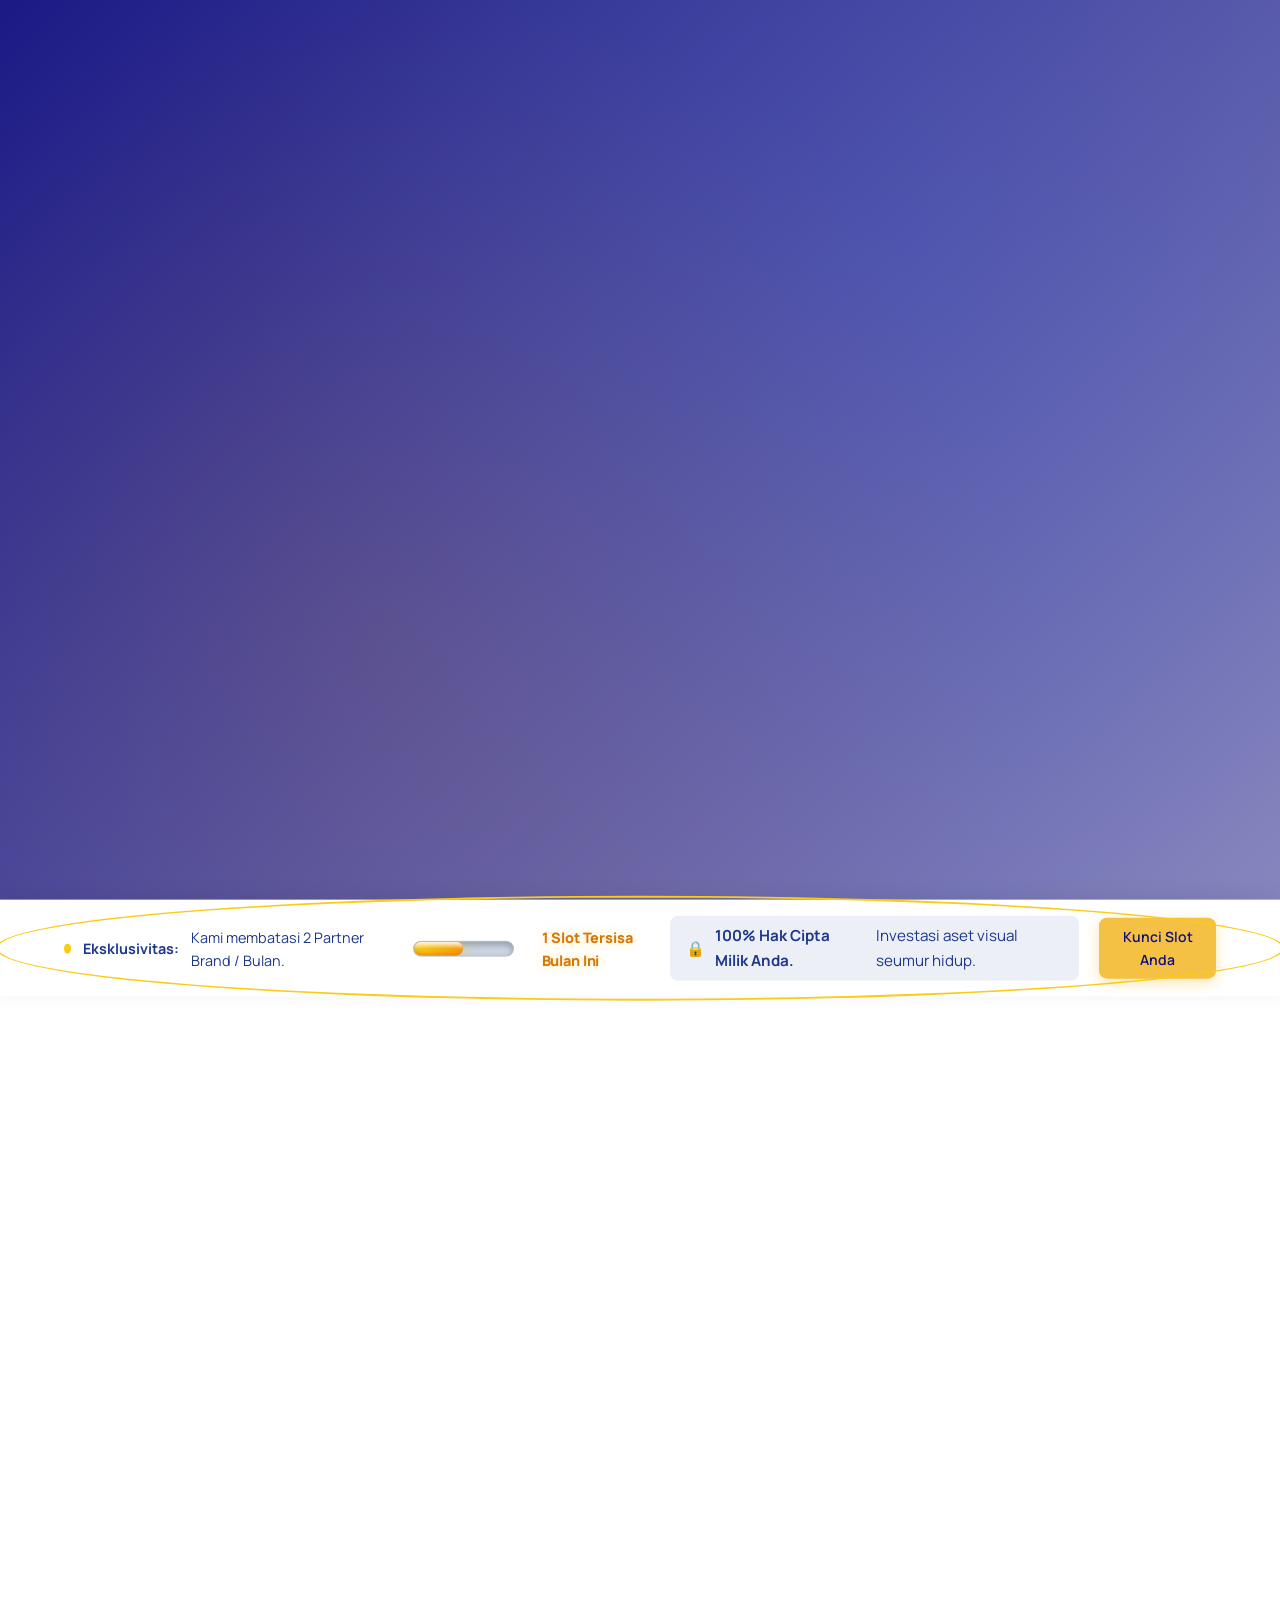
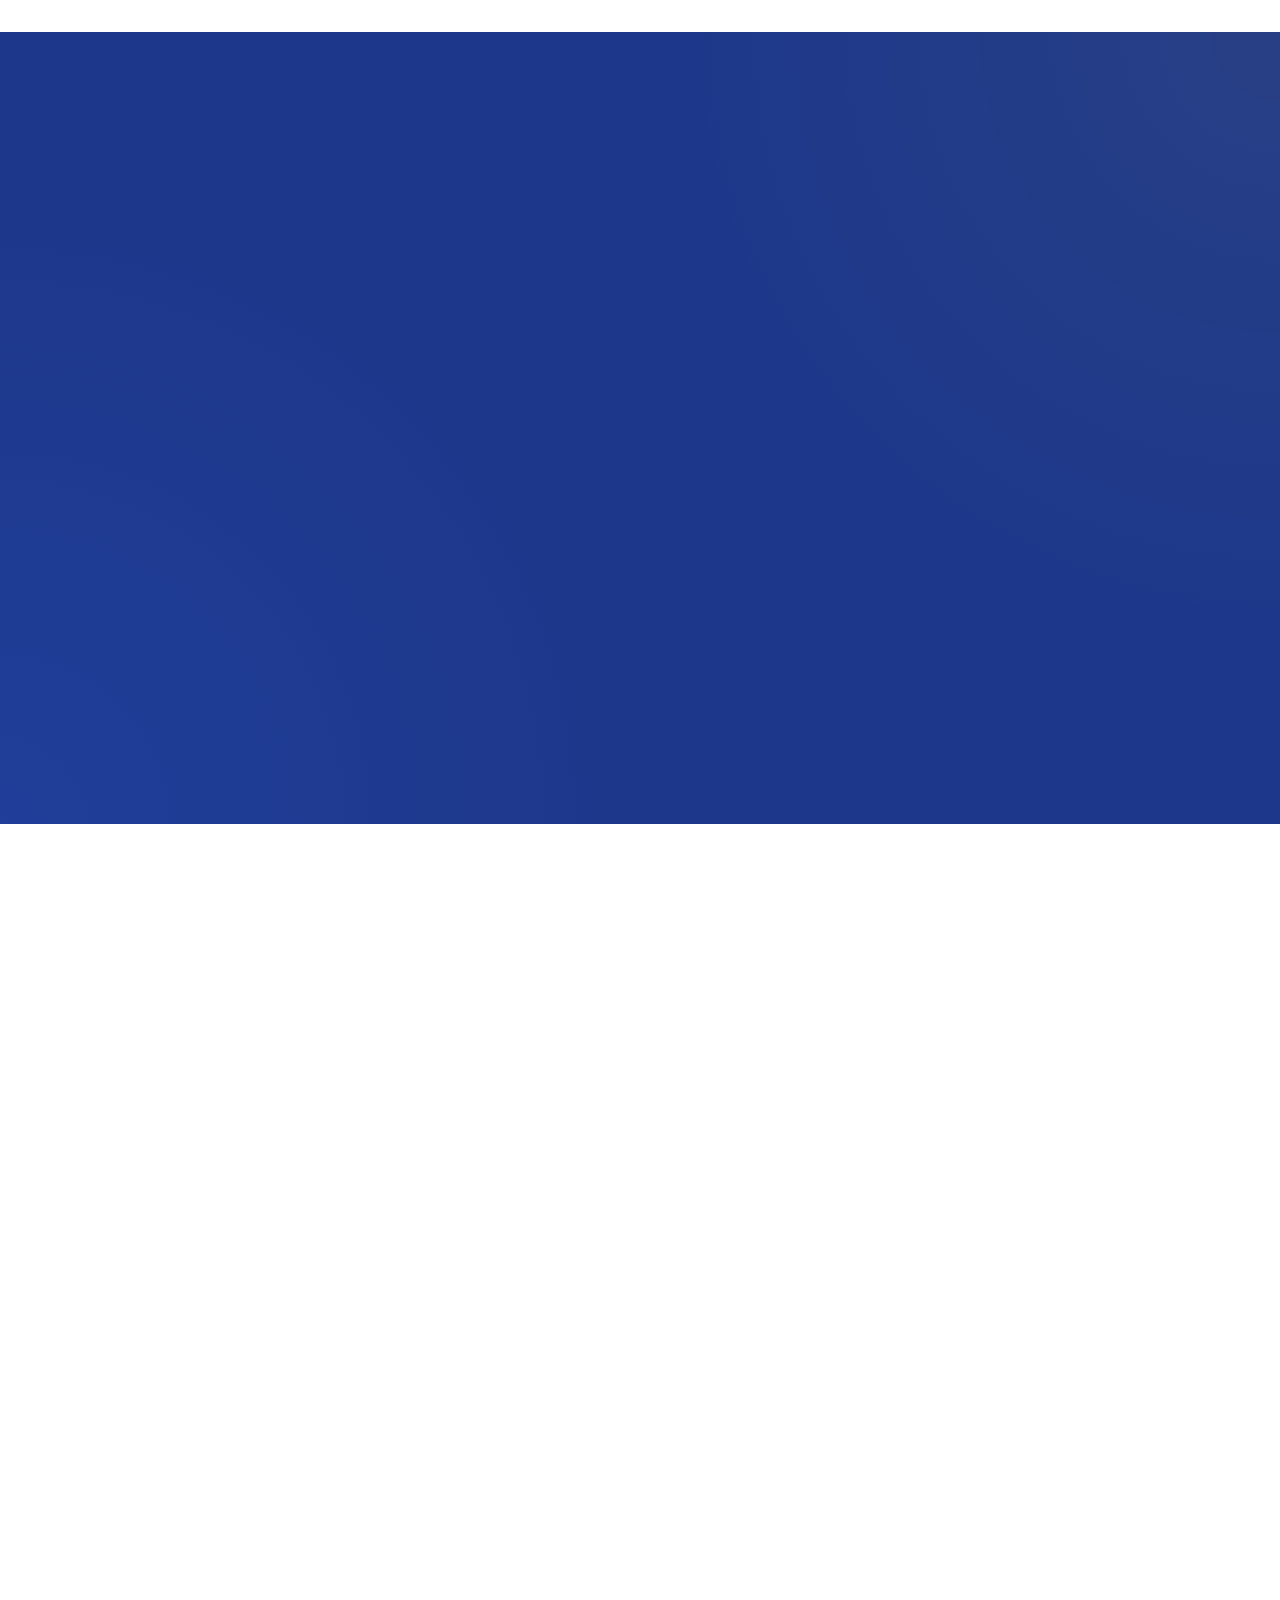
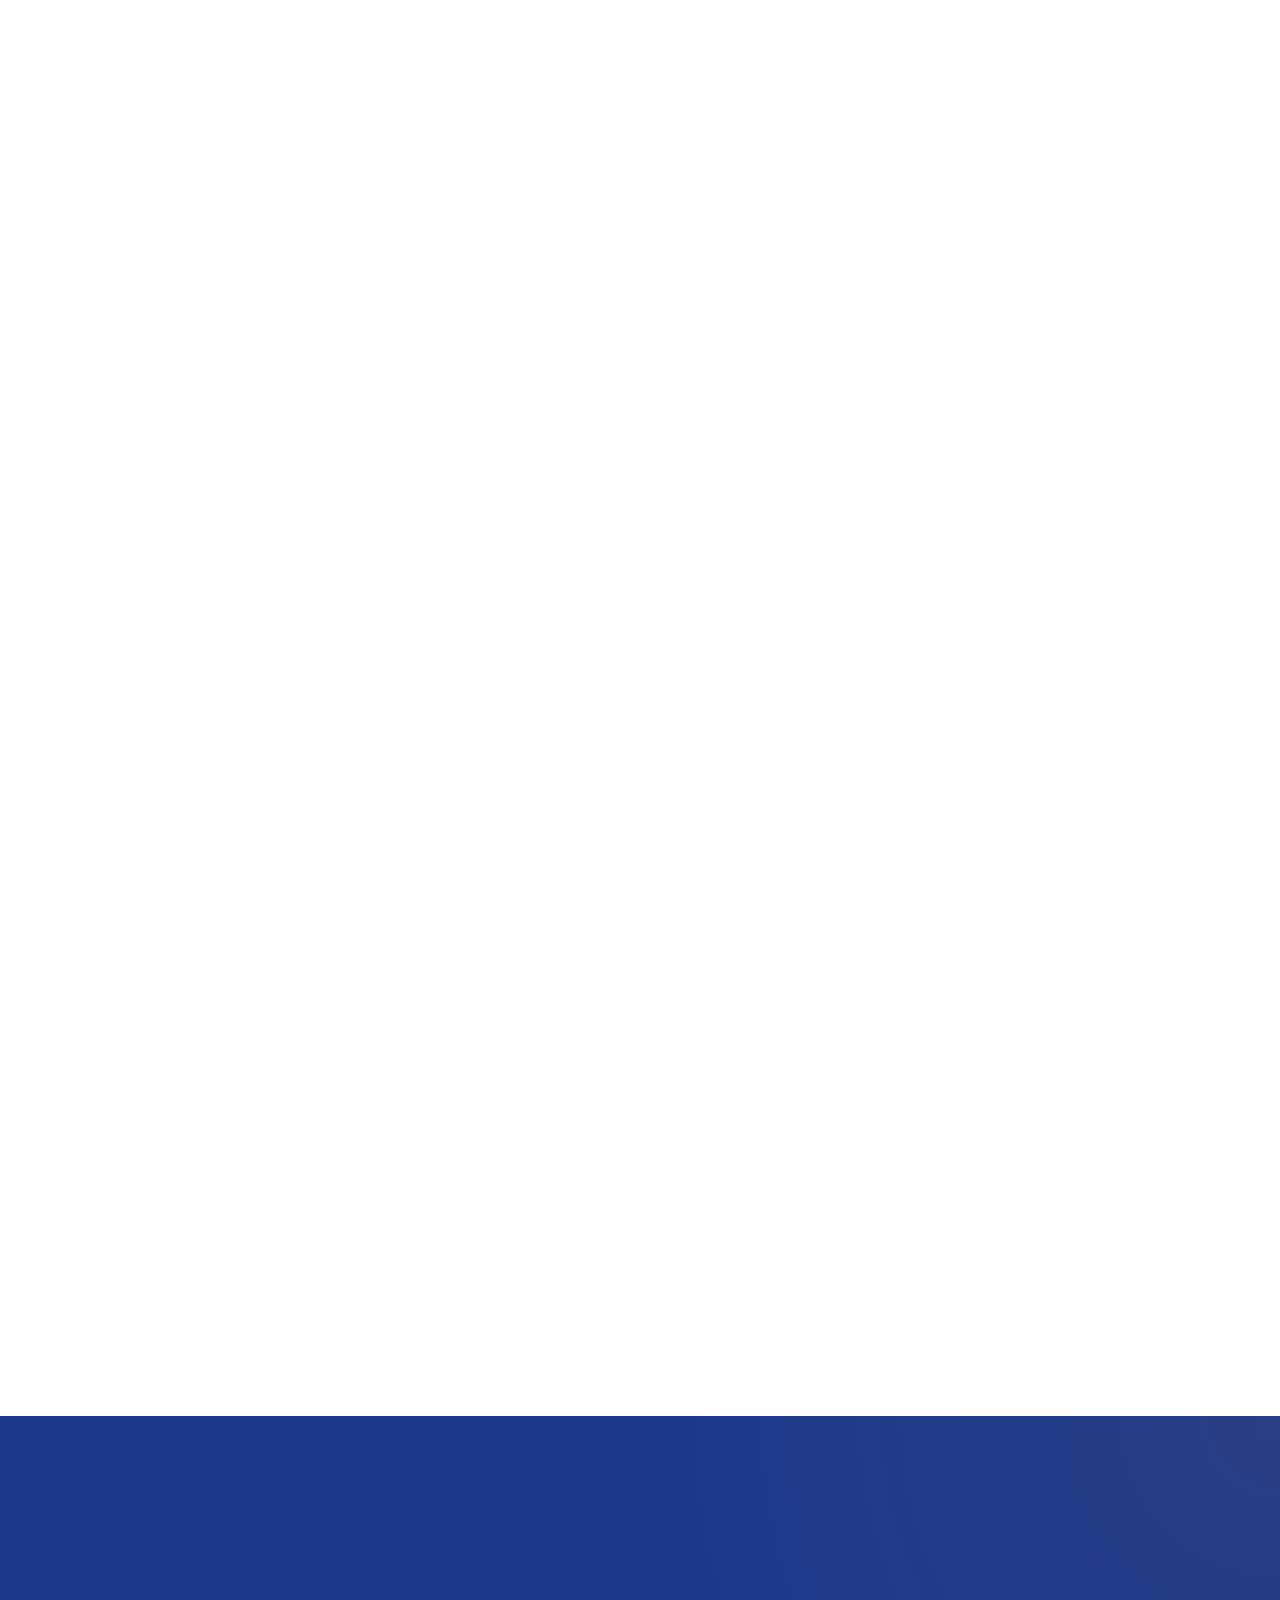
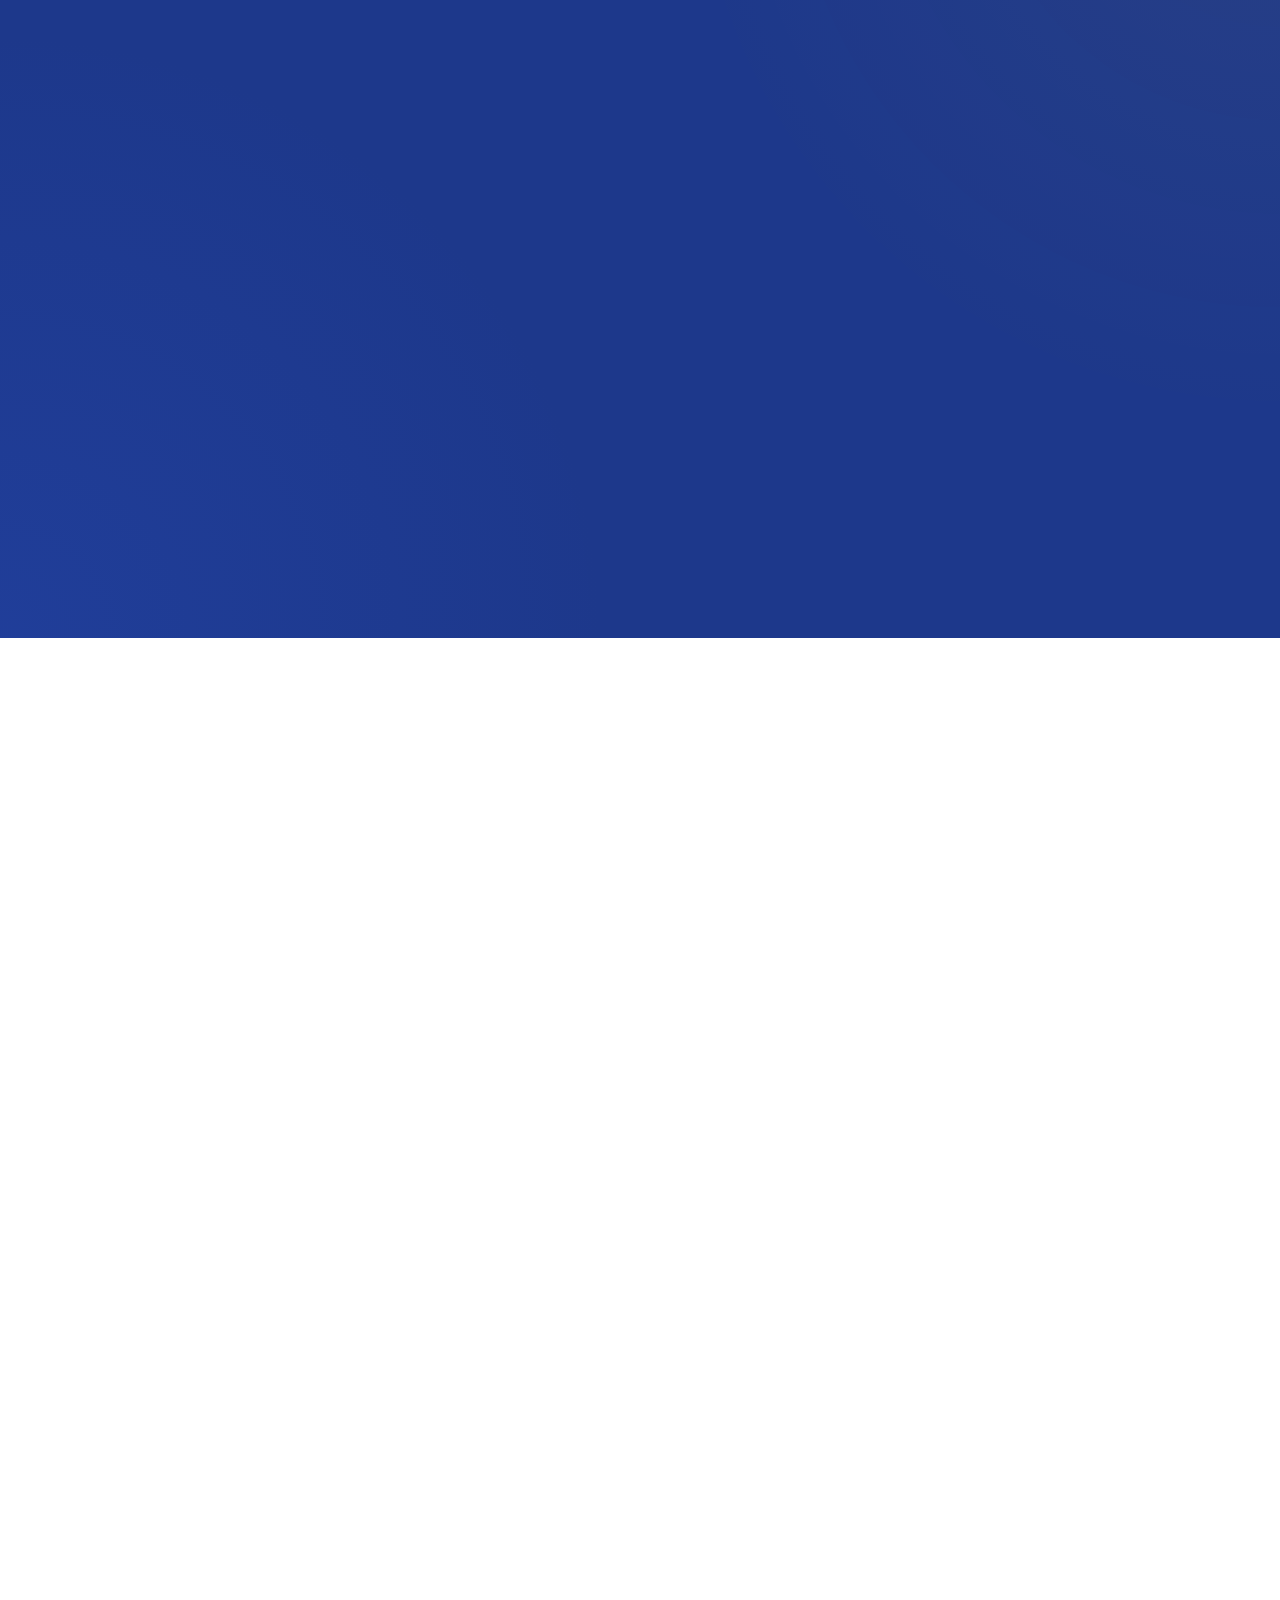
==== index.html @ 212c14fb "feat: Replace Komitmen text with high-conversion agency copy, update headline to Kekuatan Sebuah Kom" ====
<!DOCTYPE html>
<html lang="id">
<head>
    <meta charset="UTF-8">
    <meta name="viewport" content="width=device-width, initial-scale=1.0">
    <title>AHA MSG - Superpower Your Brand dengan AI 4K</title>
    <meta name="description" content="Ubah atensi menjadi loyalitas melalui Mahakarya Visual. AHA MSG menawarkan strategi visual cinematic AI 4K untuk investasi brand jangka panjang Anda.">
    
    <!-- Google Fonts: Manrope -->
    <link rel="preconnect" href="https://fonts.googleapis.com">
    <link rel="preconnect" href="https://fonts.gstatic.com" crossorigin>
    <link href="https://fonts.googleapis.com/css2?family=Manrope:wght@400;500;600;800&display=swap" rel="stylesheet">
    
    <!-- Custom CSS -->
    <link rel="stylesheet" href="style.css">
</head>
<body>

    <!-- Main Content -->
    <main>
        <!-- Hero Section (Redesigned matching wireframe: Split Layout) -->
        <section class="hero" id="home">
            <video autoplay loop muted playsinline class="hero-bg-video">
                <source src="hero4.mp4" type="video/mp4">
            </video>
            <div class="hero-bg-overlay"></div>
            <div class="hero-bg"></div>
            <div class="container hero-split">
                <div class="hero-text-content reveal-text">
                    <h1 class="hero-title fw-regular">
                        Bangun Eksistensi Brand yang Tak Terlupakan dengan
                        <strong class="gradient-text fw-800">Cinematic Masterpiece AI 4K.</strong>
                    </h1>
                    <p class="hero-subtitle delay-1">
                        Berhenti mengejar algoritma sesaat. Saatnya menanamkan narasi brand di bawah alam sadar audiens dengan standar literasi visual tertinggi.
                    </p>
                    <div class="hero-actions delay-2">
                        <a href="#konsultasi" class="btn btn-primary btn-large">Konsultasi Strategi Visual Gratis</a>
                    </div>
                </div>
                <div class="hero-visual reveal-left delay-1">
                    <div class="video-container">
                        <a href="https://youtu.be/kEMGbOOdUYk" target="_blank" class="video-link">
                            <img src="https://img.youtube.com/vi/kEMGbOOdUYk/maxresdefault.jpg" alt="AHA MSG Cinematic Masterpiece Thumbnail" class="hero-thumbnail">
                            <div class="play-button-overlay">
                                <svg width="32" height="32" viewBox="0 0 24 24" fill="var(--text-dark)">
                                    <path d="M8 5V19L19 12L8 5Z"></path>
                                </svg>
                            </div>
                        </a>
                    </div>
                </div>
            </div>
        </section>

        <!-- Narrative Flow: Masalah -->
        <section class="section problem" id="masalah">
            <div class="container">
                <div class="problem-header reveal-up">
                    <h2 class="problem-title text-center">Terjebak dalam Algoritma "FYP"</h2>
                </div>
                
                <div class="problem-grid reveal-up delay-1">
                    <!-- Kartu 1 -->
                    <div class="problem-card">
                        <div class="card-img-box">
                            <div class="icon-3d-wrapper">
                                <svg width="64" height="64" viewBox="0 0 64 64" fill="none" xmlns="http://www.w3.org/2000/svg">
                                    <!-- Kuantitas/Spam Overlapping Feed Cards -->
                                    <defs>
                                        <linearGradient id="goldGrad" x1="0" y1="0" x2="64" y2="64" gradientUnits="userSpaceOnUse">
                                            <stop stop-color="#FACC15"/><stop offset="1" stop-color="#D97706"/>
                                        </linearGradient>
                                        <linearGradient id="blueGradLight" x1="0" y1="0" x2="64" y2="64" gradientUnits="userSpaceOnUse">
                                            <stop stop-color="#325FEC"/><stop offset="1" stop-color="#1D388B"/>
                                        </linearGradient>
                                        <linearGradient id="blueGradDark" x1="0" y1="0" x2="64" y2="64" gradientUnits="userSpaceOnUse">
                                            <stop stop-color="#1D388B"/><stop offset="1" stop-color="#0F0E7F"/>
                                        </linearGradient>
                                    </defs>
                                    
                                    <!-- Back Card -->
                                    <rect x="32" y="10" width="24" height="28" rx="3" fill="url(#blueGradDark)" stroke="#1D388B" stroke-width="1.5" opacity="0.4"/>
                                    
                                    <!-- Middle Card -->
                                    <rect x="22" y="18" width="24" height="28" rx="3" fill="url(#blueGradLight)" stroke="#1D388B" stroke-width="1.5" opacity="0.7"/>
                                    
                                    <!-- Front Card -->
                                    <rect x="12" y="26" width="24" height="28" rx="3" fill="#F8FAFC" stroke="#1D388B" stroke-width="2"/>
                                    
                                    <!-- Front Card Image Block -->
                                    <rect x="16" y="30" width="16" height="12" rx="2" fill="url(#goldGrad)"/>
                                    
                                    <!-- Front Card Text Lines -->
                                    <line x1="16" y1="46" x2="32" y2="46" stroke="#1D388B" stroke-width="2" stroke-linecap="round"/>
                                    <line x1="16" y1="50" x2="26" y2="50" stroke="#1D388B" stroke-width="2" stroke-linecap="round"/>
                                </svg>
                            </div>
                        </div>
                        <div class="card-content">
                            <h3 class="card-title">Kuantitas Tanpa Makna</h3>
                            <p class="card-desc">Tekanan untuk terus memproduksi konten hambar hanya demi mengisi feed (Spam)</p>
                        </div>
                    </div>
                    
                    <!-- Kartu 2 -->
                    <div class="problem-card">
                        <div class="card-img-box">
                            <div class="icon-3d-wrapper">
                                <svg width="64" height="64" viewBox="0 0 64 64" fill="none" xmlns="http://www.w3.org/2000/svg">
                                    <defs>
                                        <linearGradient id="goldGrad" x1="0" y1="0" x2="64" y2="64" gradientUnits="userSpaceOnUse">
                                            <stop stop-color="#FACC15"/>
                                            <stop offset="1" stop-color="#D97706"/>
                                        </linearGradient>
                                        <linearGradient id="blueGradLight" x1="0" y1="0" x2="64" y2="64" gradientUnits="userSpaceOnUse">
                                            <stop stop-color="#325FEC"/>
                                            <stop offset="1" stop-color="#1D388B"/>
                                        </linearGradient>
                                        <linearGradient id="blueGradDark" x1="0" y1="0" x2="64" y2="64" gradientUnits="userSpaceOnUse">
                                            <stop stop-color="#1D388B"/>
                                            <stop offset="1" stop-color="#0F0E7F"/>
                                        </linearGradient>
                                    </defs>
                                    <rect x="20" y="8" width="24" height="48" rx="4" fill="url(#blueGradLight)" stroke="#1D388B" stroke-width="3"/>
                                    <rect x="23" y="11" width="18" height="42" rx="2" fill="#0F0E7F"/>
                                    <!-- Crack line -->
                                    <path d="M26 11L33 25L28 32L38 43L35 53" stroke="url(#goldGrad)" stroke-width="2" stroke-linecap="round" stroke-linejoin="round"/>
                                    <!-- Spark -->
                                    <path d="M44 32L36 28L38 20L30 24" stroke="url(#goldGrad)" stroke-width="2.5" stroke-linecap="round" stroke-linejoin="round"/>
                                </svg>
                            </div>
                        </div>
                        <div class="card-content">
                            <h3 class="card-title">Sensasi Murahan</h3>
                            <p class="card-desc">Mengorbankan Brand demi mengikuti tren cringe yang dipaksakan</p>
                        </div>
                    </div>
                    
                    <!-- Kartu 3 -->
                    <div class="problem-card">
                        <div class="card-img-box">
                            <div class="icon-3d-wrapper">
                                <svg width="64" height="64" viewBox="0 0 64 64" fill="none" xmlns="http://www.w3.org/2000/svg">
                                    <!-- Falling Content Post (Disposable Content) -->
                                    <g transform="translate(32, 16) rotate(15) translate(-32, -16)">
                                        <rect x="22" y="0" width="20" height="24" rx="2" fill="#F8FAFC" stroke="#1D388B" stroke-width="2"/>
                                        <rect x="26" y="4" width="12" height="10" rx="1" fill="url(#goldGrad)"/>
                                        <line x1="26" y1="18" x2="38" y2="18" stroke="#1D388B" stroke-width="2" stroke-linecap="round"/>
                                    </g>

                                    <!-- Falling motion trails -->
                                    <line x1="42" y1="4" x2="42" y2="12" stroke="#94A3B8" stroke-width="2" stroke-linecap="round"/>
                                    <line x1="20" y1="8" x2="20" y2="16" stroke="#94A3B8" stroke-width="2" stroke-linecap="round"/>
                                    <line x1="36" y1="2" x2="36" y2="6" stroke="#FACC15" stroke-width="2" stroke-linecap="round"/>

                                    <!-- Premium 3D Trash Can Body -->
                                    <path d="M22 30 L26 56 C26 59, 38 59, 38 56 L42 30 Z" fill="url(#blueGradLight)" stroke="#1D388B" stroke-width="2" stroke-linejoin="round"/>
                                    
                                    <!-- Trash Can Top Opening Rim (Darker blue inside) -->
                                    <ellipse cx="32" cy="30" rx="10" ry="4" fill="url(#blueGradDark)" stroke="#1D388B" stroke-width="2"/>
                                    
                                    <!-- Bouncing Gold Lid -->
                                    <g transform="translate(14, 20) rotate(-20) translate(-14, -20)">
                                        <ellipse cx="24" cy="18" rx="12" ry="3" fill="url(#goldGrad)" stroke="#1D388B" stroke-width="2"/>
                                        <!-- Lid Handle arc -->
                                        <path d="M20 18 Q24 10 28 18" fill="none" stroke="#1D388B" stroke-width="2" stroke-linecap="round"/>
                                    </g>
                                    
                                    <!-- Trash Can Vertical Ribs Overlay -->
                                    <path d="M28 36 Q30 46 30 52" fill="none" stroke="#F8FAFC" stroke-width="1.5" stroke-linecap="round" opacity="0.4"/>
                                    <path d="M36 36 Q34 46 34 52" fill="none" stroke="#F8FAFC" stroke-width="1.5" stroke-linecap="round" opacity="0.4"/>
                                </svg>
                            </div>
                        </div>
                        <div class="card-content">
                            <h3 class="card-title">Cepat Dilupakan</h3>
                            <p class="card-desc">Konten sekali pakai yang gagal membangun ingatan jangka panjang di benak audiens</p>
                        </div>
                    </div>
                </div>

                <!-- Footer Banner -->
                <div class="problem-banner reveal-up delay-2">
                    <div class="banner-glass">
                        <span class="banner-icon">
                            <svg width="36" height="36" viewBox="0 0 24 24" fill="none" xmlns="http://www.w3.org/2000/svg">
                                <path d="M12 2L1 21H23L12 2Z" fill="#FACC15" stroke="#D97706" stroke-width="1.5" stroke-linejoin="round"/>
                                <path d="M13 18H11V16H13V18ZM13 14H11V10H13V14Z" fill="#1D388B"/>
                            </svg>
                        </span>
                        <p>Memaksa audiens dengan konten konyol <strong>tidak akan membangun loyalitas.</strong></p>
                    </div>
                </div>
            </div>
        </section>

        <!-- Framework Solusi: Metode MSG -->
        <section class="section solution bg-navy" id="solusi">
            <div class="container">
                <div class="section-header reveal-up">
                    <h2 class="section-title">AHA MSG: Standard Baru Literasi Visual</h2>
                    <p class="section-desc">Berhenti mengejar algoritma sesaat, Saatnya menanamkan eksistensi brand di bawah alam sadar audiens melalui standard visual iklan berkelas.</p>
                </div>
                
                <div class="msg-grid reveal-up delay-1">
                    <div class="msg-card">
                        <div class="film-frame">
                            <span class="film-svg-icon">
                                <svg width="80" height="80" viewBox="0 0 64 64" fill="none" xmlns="http://www.w3.org/2000/svg">
                                    <defs>
                                        <linearGradient id="msgGold" x1="0" y1="0" x2="64" y2="64" gradientUnits="userSpaceOnUse">
                                            <stop stop-color="#FACC15"/><stop offset="1" stop-color="#D97706"/>
                                        </linearGradient>
                                        <linearGradient id="msgBlue" x1="0" y1="0" x2="64" y2="64" gradientUnits="userSpaceOnUse">
                                            <stop stop-color="#325FEC"/><stop offset="1" stop-color="#1D388B"/>
                                        </linearGradient>
                                        <linearGradient id="msgDark" x1="0" y1="0" x2="64" y2="64" gradientUnits="userSpaceOnUse">
                                            <stop stop-color="#1D388B"/><stop offset="1" stop-color="#0F0E7F"/>
                                        </linearGradient>
                                    </defs>
                                    <!-- 3D Stopwatch/Time Management Icon -->
                                    <circle cx="32" cy="36" r="24" fill="url(#msgDark)" opacity="0.4"/>
                                    <!-- Top Ring & Top Button -->
                                    <circle cx="32" cy="6" r="5" fill="none" stroke="#1D388B" stroke-width="2.5"/>
                                    <rect x="28" y="10" width="8" height="6" rx="1.5" fill="url(#msgGold)" stroke="#1D388B" stroke-width="2"/>
                                    <!-- Angled Side Buttons -->
                                    <path d="M16 20L22 26" stroke="url(#msgGold)" stroke-width="3" stroke-linecap="round"/>
                                    <circle cx="15" cy="19" r="3.5" fill="#1D388B"/>
                                    <path d="M48 20L42 26" stroke="url(#msgGold)" stroke-width="3" stroke-linecap="round"/>
                                    <circle cx="49" cy="19" r="3.5" fill="#1D388B"/>
                                    <!-- Main Body -->
                                    <circle cx="32" cy="36" r="22" fill="url(#msgBlue)" stroke="#1D388B" stroke-width="2"/>
                                    <!-- Clock Face -->
                                    <circle cx="32" cy="36" r="16" fill="#F8FAFC" stroke="#1D388B" stroke-width="1.5"/>
                                    <!-- Aesthetic Inner Ring -->
                                    <circle cx="32" cy="36" r="12" fill="none" stroke="#E2E8F0" stroke-width="1.5"/>
                                    <!-- Tick Marks -->
                                    <line x1="32" y1="22" x2="32" y2="26" stroke="#1D388B" stroke-width="2" stroke-linecap="round"/>
                                    <line x1="32" y1="46" x2="32" y2="50" stroke="#1D388B" stroke-width="2" stroke-linecap="round"/>
                                    <line x1="22" y1="36" x2="26" y2="36" stroke="#1D388B" stroke-width="2" stroke-linecap="round"/>
                                    <line x1="46" y1="36" x2="50" y2="36" stroke="#1D388B" stroke-width="2" stroke-linecap="round"/>
                                    <!-- Hands -->
                                    <path d="M32 36L32 25" stroke="url(#msgGold)" stroke-width="3" stroke-linecap="round"/>
                                    <path d="M32 36L40 40" stroke="#1D388B" stroke-width="3" stroke-linecap="round"/>
                                    <!-- Center Dot -->
                                    <circle cx="32" cy="36" r="4" fill="url(#msgGold)" stroke="#1D388B" stroke-width="1.5"/>
                                    
                                    <!-- Floating Sparkles -->
                                    <circle cx="56" cy="18" r="4" fill="url(#msgGold)"/>
                                    <circle cx="10" cy="50" r="3" fill="url(#msgGold)"/>
                                </svg>
                            </span>
                        </div>
                        <div class="msg-text">
                            <h3>M - Memorable</h3>
                            <p>Menciptakan Cinematic Masterpiece AI 4K yang membekas jangka panjang di memori</p>
                        </div>
                    </div>
                    
                    <div class="msg-card">
                        <div class="film-frame">
                            <span class="film-svg-icon">
                                <svg width="80" height="80" viewBox="0 0 64 64" fill="none" xmlns="http://www.w3.org/2000/svg">
                                    <!-- Book -->
                                    <path d="M32 16L56 12V44L32 48Z" fill="url(#msgBlue)" stroke="#1D388B" stroke-width="2" stroke-linejoin="round"/>
                                    <path d="M32 16L8 12V44L32 48Z" fill="url(#msgDark)" stroke="#1D388B" stroke-width="2" stroke-linejoin="round"/>
                                    <path d="M32 16L52 14V42L32 46Z" fill="#F8FAFC" stroke="#1D388B" stroke-width="1.5" stroke-linejoin="round"/>
                                    <path d="M32 16L12 14V42L32 46Z" fill="#E2E8F0" stroke="#1D388B" stroke-width="1.5" stroke-linejoin="round"/>
                                    <line x1="16" y1="20" x2="28" y2="22" stroke="#1D388B" stroke-width="2" stroke-linecap="round"/>
                                    <line x1="16" y1="28" x2="26" y2="30" stroke="#1D388B" stroke-width="2" stroke-linecap="round"/>
                                    <line x1="36" y1="22" x2="48" y2="20" stroke="#1D388B" stroke-width="2" stroke-linecap="round"/>
                                    <!-- Clapper -->
                                    <path d="M38 38L56 34V52L38 56V38Z" fill="url(#msgDark)" stroke="#1D388B" stroke-width="2" stroke-linejoin="round"/>
                                    <path d="M36 34L54 28" stroke="url(#msgGold)" stroke-width="4" stroke-linecap="round"/>
                                </svg>
                            </span>
                        </div>
                        <div class="msg-text">
                            <h3>S - Storytelling</h3>
                            <p>Membangun Arc emosional; Mengubah iklan kaku menjadi pengalaman manusiawi yang menyentuh hati.</p>
                        </div>
                    </div>
                    
                    <div class="msg-card">
                        <div class="film-frame">
                            <span class="film-svg-icon">
                                <svg width="80" height="80" viewBox="0 0 64 64" fill="none" xmlns="http://www.w3.org/2000/svg">
                                    <path d="M8 50H56V56H8V50Z" fill="url(#msgDark)" stroke="#1D388B" stroke-width="2" stroke-linejoin="round"/>
                                    <path d="M14 40H22V50H14V40Z" fill="url(#msgBlue)" stroke="#1D388B" stroke-width="2" stroke-linejoin="round"/>
                                    <path d="M28 26H36V50H28V26Z" fill="url(#msgBlue)" stroke="#1D388B" stroke-width="2" stroke-linejoin="round"/>
                                    <path d="M42 12H50V50H42V12Z" fill="url(#msgGold)" stroke="#1D388B" stroke-width="2" stroke-linejoin="round"/>
                                    <path d="M10 42L26 26L36 32L54 10" stroke="url(#msgGold)" stroke-width="4" stroke-linecap="round" stroke-linejoin="round"/>
                                    <polygon points="58,6 46,10 56,18" fill="url(#msgGold)"/>
                                </svg>
                            </span>
                        </div>
                        <div class="msg-text">
                            <h3>G - Growth</h3>
                            <p>Memastikan pesan Brand tumbuh - Mengubah atensi menjadi loyalitas jangka panjang</p>
                        </div>
                    </div>
                </div>
            </div>
        </section>

        <!-- Ekosistem Cinematic Masterpiece -->
        <section class="section ekosistem" id="ekosistem">
            <div class="container">
                <div class="section-header reveal-up">
                    <h2 class="section-title">Ekosistem Cinematic Masterpiece</h2>
                    <p class="section-desc">Sinergi antara aset visual, manajemen iklan, dan retensi audiens.</p>
                </div>
                
                <div class="eko-grid reveal-up delay-1">
                    <!-- SVG Defs for 3D Icon colors -->
                    <svg width="0" height="0" style="position: absolute;">
                        <defs>
                            <linearGradient id="ekoGold" x1="0" y1="0" x2="64" y2="64" gradientUnits="userSpaceOnUse">
                                <stop stop-color="#FACC15"/>
                                <stop offset="1" stop-color="#D97706"/>
                            </linearGradient>
                            <linearGradient id="ekoBlue" x1="0" y1="0" x2="64" y2="64" gradientUnits="userSpaceOnUse">
                                <stop stop-color="#325FEC"/>
                                <stop offset="1" stop-color="#1D388B"/>
                            </linearGradient>
                            <linearGradient id="ekoDark" x1="0" y1="0" x2="64" y2="64" gradientUnits="userSpaceOnUse">
                                <stop stop-color="#1D388B"/>
                                <stop offset="1" stop-color="#0F0E7F"/>
                            </linearGradient>
                        </defs>
                    </svg>

                    <!-- Item 1: Video -->
                    <div class="eko-item eko-1">
                        <div class="eko-circle">
                            <div class="eko-circle-inner">
                                <span class="icon">
                                    <svg width="68" height="68" viewBox="0 0 64 64" fill="none" xmlns="http://www.w3.org/2000/svg">
                                        <rect x="8" y="28" width="48" height="28" rx="4" fill="url(#ekoBlue)" stroke="#1D388B" stroke-width="2"/>
                                        <rect x="12" y="32" width="40" height="20" rx="2" fill="#0F0E7F"/>
                                        <path d="M8 24L52 12V20L8 32V24Z" fill="url(#ekoGold)" stroke="#1D388B" stroke-width="2" stroke-linejoin="round"/>
                                        <path d="M16 22L24 20" stroke="#1D388B" stroke-width="3"/>
                                        <path d="M28 18L36 16" stroke="#1D388B" stroke-width="3"/>
                                        <path d="M40 15L48 13" stroke="#1D388B" stroke-width="3"/>
                                        <circle cx="32" cy="42" r="6" fill="url(#ekoGold)"/>
                                    </svg>
                                </span>
                                <span class="text">AI 4K Cinematic Video</span>
                            </div>
                        </div>
                        <p class="eko-desc">Menghidupkan Storytelling</p>
                    </div>
                    
                    <!-- Item 2: Meta Ads -->
                    <div class="eko-item eko-2">
                        <div class="eko-circle">
                            <div class="eko-circle-inner">
                                <span class="icon">
                                    <svg width="68" height="68" viewBox="0 0 64 64" fill="none" xmlns="http://www.w3.org/2000/svg">
                                        <rect x="12" y="16" width="44" height="40" rx="4" fill="#0F0E7F" opacity="0.3" transform="translate(0, 4)"/>
                                        <rect x="12" y="16" width="44" height="40" rx="4" fill="url(#ekoBlue)" stroke="#1D388B" stroke-width="2"/>
                                        <line x1="12" y1="30" x2="56" y2="30" stroke="#0F0E7F" stroke-width="1.5" stroke-dasharray="3 3" opacity="0.4"/>
                                        <line x1="12" y1="44" x2="56" y2="44" stroke="#0F0E7F" stroke-width="1.5" stroke-dasharray="3 3" opacity="0.4"/>
                                        <path d="M16 48L28 34L40 40L56 16" stroke="url(#ekoGold)" stroke-width="4" stroke-linecap="round" stroke-linejoin="round"/>
                                        <polygon points="58,12 48,16 56,24" fill="url(#ekoGold)"/>
                                    </svg>
                                </span>
                                <span class="text">Meta Ads Integration</span>
                            </div>
                        </div>
                        <p class="eko-desc">Boost Aset ke audiens yang tepat</p>
                    </div>
                    
                    <!-- Item 3: Carousel -->
                    <div class="eko-item eko-3">
                        <div class="eko-circle">
                            <div class="eko-circle-inner">
                                <span class="icon">
                                    <svg width="68" height="68" viewBox="0 0 64 64" fill="none" xmlns="http://www.w3.org/2000/svg">
                                        <rect x="22" y="10" width="36" height="36" rx="4" fill="#0F0E7F" stroke="#1D388B" stroke-width="1" opacity="0.6"/>
                                        <rect x="16" y="14" width="36" height="36" rx="4" fill="url(#ekoDark)" stroke="#1D388B" stroke-width="1.5"/>
                                        <rect x="10" y="18" width="36" height="36" rx="4" fill="url(#ekoBlue)" stroke="#1D388B" stroke-width="2"/>
                                        <circle cx="20" cy="26" r="4" fill="url(#ekoGold)"/>
                                        <path d="M10 44L22 30L30 38L38 28L46 38V50C46 52.2091 44.2091 54 42 54H14C11.7909 54 10 52.2091 10 50V44Z" fill="url(#ekoGold)" stroke="#1D388B" stroke-width="1.5"/>
                                    </svg>
                                </span>
                                <span class="text">Micro-Content Carousels</span>
                            </div>
                        </div>
                        <p class="eko-desc">Membangun Literasi dan kedalaman Informasi</p>
                    </div>
                </div>
            </div>
        </section>

        <!-- Tabel Disrupsi -->
        <section class="section disruption" id="disrupsi">
            <div class="container">
                <div class="section-header reveal-up">
                    <h2 class="section-title">Standar Baru vs Tradisional</h2>
                    <p class="section-desc">Evolusi pembuatan konten menuju penciptaan aset.</p>
                </div>
                
                <div class="table-container reveal-up">
                    <table class="compare-table">
                        <thead>
                            <tr>
                                <th>Fitur Strategi</th>
                                <th class="col-traditional">Agensi Konvensional</th>
                                <th class="col-aha">AHA MSG AI Program</th>
                            </tr>
                        </thead>
                        <tbody>
                            <tr>
                                <td>Fokus Utama</td>
                                <td class="col-traditional">Kuantitas & Spamming Feed</td>
                                <td class="col-aha">Kualitas Visual Mahakarya 4K</td>
                            </tr>
                            <tr>
                                <td>Pendekatan</td>
                                <td class="col-traditional">Mengejar sensasi FYP sesaat</td>
                                <td class="col-aha">Menguasai Imajinasi dengan Narasi</td>
                            </tr>
                            <tr>
                                <td>Status Aset</td>
                                <td class="col-traditional">Konten basi sekali pakai</td>
                                <td class="col-aha">Investasi Aset Visual Jangka Panjang</td>
                            </tr>
                            <tr>
                                <td>Dampak</td>
                                <td class="col-traditional">Atensi yang cepat hilang</td>
                                <td class="col-aha">Loyalitas & Otoritas Brand Tinggi</td>
                            </tr>
                        </tbody>
                    </table>
                </div>
            </div>
        </section>

        <!-- The AHA Curve & Komitmen -->
        <section class="section curve" id="aha-curve">
            <div class="container">
                <div class="section-header reveal-up">
                    <h2 class="section-title text-center">Kekuatan Sebuah Komitmen</h2>
                </div>
                
                <div class="curve-split reveal-up delay-1">
                    <div class="chart-container">
                        <!-- SVG Chart that will be animated by JS -->
                        <svg viewBox="0 0 800 400" preserveAspectRatio="xMidYMid meet" class="aha-curve-svg" id="curveSvg">
                            <!-- Grid Lines -->
                            <line x1="50" y1="350" x2="750" y2="350" stroke="#E2E8F0" stroke-width="2"/>
                            <line x1="50" y1="50" x2="50" y2="350" stroke="#E2E8F0" stroke-width="2"/>
                            
                            <!-- Labels -->
                            <text x="30" y="200" transform="rotate(-90 30,200)" fill="#0F0E7F" font-size="14" font-weight="600" text-anchor="middle">Tingkat Kepercayaan</text>
                            
                            <!-- Week Markers -->
                            <text x="150" y="365" fill="#64748B" font-size="12" text-anchor="middle">2</text>
                            <text x="250" y="365" fill="#64748B" font-size="12" text-anchor="middle">4</text>
                            <text x="350" y="365" fill="#64748B" font-size="12" text-anchor="middle">6</text>
                            <text x="450" y="365" fill="#64748B" font-size="12" text-anchor="middle">8</text>
                            <text x="550" y="365" fill="#64748B" font-size="12" text-anchor="middle">10</text>
                            <text x="650" y="365" fill="#64748B" font-size="12" text-anchor="middle">12</text>
                            <text x="350" y="385" fill="#0F0E7F" font-size="14" font-weight="800" text-anchor="middle">Waktu (Minggu)</text>
                            
                            <!-- Path: Viral Sesaat (Red/Grey) -->
                            <path id="pathViral" d="M 50 350 C 70 50, 150 50, 160 340 L 650 340" fill="none" class="path-viral" stroke="#94A3B8" stroke-width="3" stroke-dasharray="8,8" />
                            <text x="550" y="325" fill="#64748B" font-size="16" font-weight="600" text-anchor="middle">Viral Sesaat</text>
                            
                            <!-- Path: Narasi Episodik (AHA Curve - Blue Gradient) -->
                            <path id="pathAHA" d="M 50 350 C 160 300, 350 250, 650 50" fill="none" class="path-aha" stroke="url(#ahaGradient)" stroke-width="5" stroke-linecap="round"/>
                            <circle cx="650" cy="50" r="8" fill="#F4C144" class="aha-curve-dot" />
                            <text x="500" y="90" fill="#1D388B" font-size="20" font-weight="800" text-anchor="middle">AHA Curve</text>

                            <!-- Gradient Def -->
                            <defs>
                                <linearGradient id="ahaGradient" x1="0%" y1="0%" x2="100%" y2="0%">
                                    <stop offset="0%" stop-color="#FACC15" />
                                    <stop offset="100%" stop-color="#D97706" />
                                </linearGradient>
                            </defs>
                        </svg>
                    </div>
                    
                    <div class="commitment-box">
                        <h3 class="komitmen-title">Mengapa komitmen minimal 1 Season (3 Bulan)?</h3>
                        <p class="komitmen-desc">Narasi yang kuat memerlukan <strong>waktu minimal 12 minggu</strong> untuk matang. Episodik memfasilitasi hubungan emosional yang mengakar, mengubah audiens menjadi loyalitas.</p>
                    </div>
                </div>
            </div>
        </section>

        <!-- Strategi Harga -->
        <section class="section pricing bg-navy" id="harga">
            <div class="container">
                <div class="section-header reveal-up">
                    <h2 class="section-title">Nilai Investasi Sebuah Mahakarya</h2>
                </div>
                
                <div class="pricing-grid reveal-up delay-1">
                    <!-- Standard Plan -->
                    <div class="pricing-card">
                        <h3 class="tier-name">Monthly Starter</h3>
                        <div class="price">
                            <span class="currency">Rp.</span><span class="amount">15.000.000</span><span class="period">/Bulan</span>
                        </div>
                        <p class="price-sub">(Total 3 Bulan: Rp. 45.000.000)</p>
                        <hr class="price-divider">
                        <ul class="features">
                            <li>Output: 2 Video + 2 Carousel per bulan.</li>
                            <li>Kualitas Ultra AI 4K</li>
                            <li>Free Meta Ads Boots & Management</li>
                            <li>Bayar Bulanan</li>
                        </ul>
                    </div>
                    
                    <!-- Premium Plan -->
                    <div class="pricing-card premium-card">
                        <div class="ribbon-wrapper">
                            <div class="ribbon">Rekomendasi Utama: The Full Season Bundling</div>
                        </div>
                        <h3 class="tier-name">Full Season BUNDLING</h3>
                        <div class="price">
                            <span class="currency">Rp.</span><span class="amount">39.999.999</span>
                        </div>
                        <p class="price-sub">(Bayar di Muka untuk 1 Season / 3 Bulan)</p>
                        <hr class="price-divider">
                        <ul class="features">
                            <li>Output: 6 Video + 6 Carousel (Selesai dalam 1 Season).</li>
                            <li>Kualitas Ultra AI 4K</li>
                            <li>Free Meta Ads Boots & Management</li>
                        </ul>
                        <div class="save-banner">
                            Hemat Rp. 5.000.001 dengan komitmen penuh 1 Season.
                        </div>
                    </div>
                </div>
            </div>
        </section>

        <!-- Ekslusivitas & Garansi -->
        <section class="section guarantee" id="garansi">
            <div class="container">
                <div class="section-header reveal-up">
                    <h2 class="section-title">Ekslusivitas & Garansi</h2>
                </div>
                
                <div class="guarantee-grid reveal-up delay-1">
                    <!-- Left Card: Kapasitas Optimal -->
                    <div class="guarantee-card capacity-card">
                        <p class="capacity-desc text-center">Untuk menjaga Standard Cinematic Masterpiece, produksi dibatasi hanya 4 Video/Bulan.<br><br><strong>Oleh karena itu, kami hanya bisa menerima maksimal 2 Brand Partner setiap bulannya.</strong></p>
                        
                        <div class="capacity-boxes">
                            <div class="cap-box check">
                                <svg viewBox="0 0 40 40" fill="none" xmlns="http://www.w3.org/2000/svg">
                                    <defs>
                                        <linearGradient id="capGold" x1="0" y1="0" x2="40" y2="40" gradientUnits="userSpaceOnUse">
                                            <stop stop-color="#FACC15"/><stop offset="1" stop-color="#D97706"/>
                                        </linearGradient>
                                        <linearGradient id="capBlue" x1="0" y1="0" x2="40" y2="40" gradientUnits="userSpaceOnUse">
                                            <stop stop-color="#325FEC"/><stop offset="1" stop-color="#1D388B"/>
                                        </linearGradient>
                                    </defs>
                                    <circle cx="20" cy="20" r="18" fill="url(#capBlue)" stroke="url(#capGold)" stroke-width="1.5"/>
                                    <path d="M12 21L17 26L28 14" stroke="#F8FAFC" stroke-width="2.5" stroke-linecap="round" stroke-linejoin="round"/>
                                    <circle cx="28" cy="12" r="1.5" fill="#FACC15"/>
                                </svg>
                            </div>
                            <div class="cap-box check">
                                <svg viewBox="0 0 40 40" fill="none" xmlns="http://www.w3.org/2000/svg">
                                    <circle cx="20" cy="20" r="18" fill="url(#capBlue)" stroke="url(#capGold)" stroke-width="1.5"/>
                                    <path d="M12 21L17 26L28 14" stroke="#F8FAFC" stroke-width="2.5" stroke-linecap="round" stroke-linejoin="round"/>
                                    <circle cx="28" cy="12" r="1.5" fill="#FACC15"/>
                                </svg>
                            </div>
                            <div class="cap-box cross">
                                <svg viewBox="0 0 40 40" fill="none" xmlns="http://www.w3.org/2000/svg">
                                    <defs>
                                        <linearGradient id="capGrey" x1="0" y1="0" x2="40" y2="40" gradientUnits="userSpaceOnUse">
                                            <stop stop-color="#94A3B8"/><stop offset="1" stop-color="#475569"/>
                                        </linearGradient>
                                    </defs>
                                    <circle cx="20" cy="20" r="18" fill="#F1F5F9" stroke="url(#capGrey)" stroke-width="1.5"/>
                                    <path d="M14 14L26 26" stroke="#64748B" stroke-width="2.5" stroke-linecap="round"/>
                                    <path d="M26 14L14 26" stroke="#64748B" stroke-width="2.5" stroke-linecap="round"/>
                                </svg>
                            </div>
                            <div class="cap-box cross">
                                <svg viewBox="0 0 40 40" fill="none" xmlns="http://www.w3.org/2000/svg">
                                    <circle cx="20" cy="20" r="18" fill="#F1F5F9" stroke="url(#capGrey)" stroke-width="1.5"/>
                                    <path d="M14 14L26 26" stroke="#64748B" stroke-width="2.5" stroke-linecap="round"/>
                                    <path d="M26 14L14 26" stroke="#64748B" stroke-width="2.5" stroke-linecap="round"/>
                                </svg>
                            </div>
                        </div>
                    </div>

                    <!-- Right Card: Guarantee -->
                    <div class="guarantee-card guarantee-badge-card">
                        <div class="badge-header">
                            <div class="badge-svg">
                                <svg viewBox="0 0 160 160" fill="none" xmlns="http://www.w3.org/2000/svg" class="premium-badge-svg">
                                    <defs>
                                        <linearGradient id="shieldGold" x1="0" y1="0" x2="160" y2="160" gradientUnits="userSpaceOnUse">
                                            <stop stop-color="#FACC15"/><stop offset="1" stop-color="#B45309"/>
                                        </linearGradient>
                                        <linearGradient id="shieldBlue" x1="0" y1="0" x2="160" y2="160" gradientUnits="userSpaceOnUse">
                                            <stop stop-color="#325FEC"/><stop offset="1" stop-color="#1D388B"/>
                                        </linearGradient>
                                        <radialGradient id="glow" cx="50%" cy="50%" r="50%">
                                            <stop stop-color="#FACC15" stop-opacity="0.5"/><stop offset="1" stop-color="#FACC15" stop-opacity="0"/>
                                        </radialGradient>
                                        <filter id="shadow" x="-20%" y="-20%" width="140%" height="140%">
                                            <feDropShadow dx="0" dy="6" stdDeviation="6" flood-color="#1D388B" flood-opacity="0.6"/>
                                        </filter>
                                        <filter id="glow-filter" x="-20%" y="-20%" width="140%" height="140%">
                                            <feGaussianBlur stdDeviation="3" result="blur" />
                                            <feComposite in="SourceGraphic" in2="blur" operator="over"/>
                                        </filter>
                                        <clipPath id="shieldClip">
                                            <path d="M80 20C120 20 136 36 136 36V80C136 116 100 144 80 152C60 144 24 116 24 80V36C24 36 40 20 80 20Z"/>
                                        </clipPath>
                                    </defs>
                                    
                                    <!-- Starburst Halo -->
                                    <g class="spin-slow">
                                        <circle cx="80" cy="80" r="70" fill="url(#glow)"/>
                                        <path d="M80 0L85 65L145 25L100 75L160 80L100 85L145 135L85 95L80 160L75 95L15 135L60 85L0 80L60 75L15 25L75 65Z" fill="#FACC15" opacity="0.3"/>
                                    </g>

                                    <!-- Outer Gold Shield -->
                                    <path d="M80 20C120 20 136 36 136 36V80C136 116 100 144 80 152C60 144 24 116 24 80V36C24 36 40 20 80 20Z" fill="url(#shieldGold)" filter="url(#shadow)"/>
                                    
                                    <!-- Inner Blue Shield -->
                                    <path d="M80 28C110 28 126 42 126 42V80C126 108 94 134 80 142C66 134 34 108 34 80V42C34 42 50 28 80 28Z" fill="url(#shieldBlue)" stroke="#FACC15" stroke-opacity="0.4" stroke-width="2" filter="url(#shadow)"/>

                                    <!-- Left highlight (3D edge matching shieldClip) -->
                                    <path d="M80 20C60 20 24 36 24 36V80C24 116 60 144 80 152H80.5C62.5 144 26 116 26 80V36C26 36 62 20 80.5 20H80Z" fill="#FFFFFF" opacity="0.5"/>
                                    <path d="M80 28C66 28 34 42 34 42V80C34 108 66 134 80 142H80.5C68.5 134 36 108 36 80V42C36 42 68 28 80.5 28H80Z" fill="#FFFFFF" opacity="0.2"/>

                                    <!-- Front Gold Ribbon Overlay -->
                                    <path d="M10 95H150L135 115H25L10 95Z" fill="url(#shieldGold)" filter="url(#shadow)"/>
                                    <path d="M25 115L34 100V115H25Z" fill="#B45309"/>
                                    <path d="M135 115L126 100V115H135Z" fill="#B45309"/>


                                    <!-- Ribbon Text Engraving -->
                                    <text x="80" y="110" font-family="'Manrope', sans-serif" font-weight="800" font-size="12" fill="#1D388B" text-anchor="middle" letter-spacing="1.5">EXCELLENCE</text>
                                </svg>
                            </div>
                            <h3 class="badge-title">AHA Content<br>Excellence<br>Guarantee</h3>
                        </div>
                        <ul class="guarantee-list">
                            <li>Menjamin Visual AI 4K bebas distorsi.</li>
                            <li>100% Hak cipta ekslusif menjadi milik mutlak brand sepenuhnya.</li>
                        </ul>
                    </div>
                </div>
            </div>
        </section>

        <!-- Engagement Banner (Pre-FAQ) -->
        <section class="section pre-faq-banner">
            <div class="container">
                <div class="engagement-strip reveal-up">
                    <div class="strip-image"></div>
                    <div class="strip-content">
                        <h2>Berhenti<br>Menyewa<br>Atensi.</h2>
                        <p>Mulailah Membangun Aset<br>Visual Jangka Panjang</p>
                    </div>
                </div>
            </div>
        </section>

        <!-- Pertanyaan yang Sering Diajukan (FAQ) -->
        <section class="section faq" id="faq">
            <div class="container">
                <div class="section-header reveal-up">
                    <h2 class="section-title">Pertanyaan yang Sering Diajukan</h2>
                </div>
                
                <div class="faq-container reveal-up delay-1">
                    <div class="faq-item">
                        <button class="faq-question">
                            <span>Apa itu Cinematic Masterpiece AI 4K?</span>
                            <span class="icon">+</span>
                        </button>
                        <div class="faq-answer">
                            <p>Cinematic Masterpiece AI 4K adalah standard pembuatan video sinematik khusus dari AHA MSG, memadukan arahan artistik profesional dengan peningkatan kualitas dan efek melalui Artificial Intelligence beresolusi 4K untuk mencapai standar visual tertinggi.</p>
                        </div>
                    </div>
                    <div class="faq-item">
                        <button class="faq-question">
                            <span>Bagaimana proses kerjanya?</span>
                            <span class="icon">+</span>
                        </button>
                        <div class="faq-answer">
                            <p>Proses kami dimulai dari penemuan narasi brand (Storytelling), penyusunan storyboard eksklusif, proses produksi dan peningkatan AI (Memorable), hingga amplifikasi strategi untuk ROI (Growth).</p>
                        </div>
                    </div>
                    <div class="faq-item">
                        <button class="faq-question">
                            <span>Apakah saya bisa memilih topik?</span>
                            <span class="icon">+</span>
                        </button>
                        <div class="faq-answer">
                            <p>Tentu. Kami akan berkolaborasi dengan tim Anda untuk mengunci topik atau pesan utama (Core Message) yang ingin ditanamkan ke dalam ingatan jangka panjang audiens Anda.</p>
                        </div>
                    </div>
                    <div class="faq-item">
                        <button class="faq-question">
                            <span>Pertanyaan lainnya tentang program ini?</span>
                            <span class="icon">+</span>
                        </button>
                        <div class="faq-answer">
                            <p>Jika Anda memiliki pertanyaan spesifik mengenai kapasitas, harga, atau timeline, silakan ajukan pada sesi Konsultasi Strategi Visual Gratis.</p>
                        </div>
                    </div>
                </div>
            </div>
        </section>

    </main>

    <!-- Sticky Capacity Tracker & Ownership Footer -->
    <div class="sticky-footer">
        <div class="container sticky-container">
            <div class="capacity-tracker hide-mobile">
                <span class="pulse-dot"></span>
                <strong>Eksklusivitas:</strong> Kami membatasi 2 Partner Brand / Bulan.
                <div class="progress-bar-container">
                    <div class="progress-bar" style="width: 50%;"></div>
                </div>
                <span class="spots-left">1 Slot Tersisa Bulan Ini</span>
            </div>
            <div class="ownership-guarantee">
                <span class="icon">🔒</span>
                <strong>100% Hak Cipta Milik Anda.</strong> Investasi aset visual seumur hidup.
            </div>
            <a href="#konsultasi" class="btn btn-primary btn-sm mobile-grow">Kunci Slot Anda</a>
        </div>
    </div>

    <!-- Scripts -->
    <script src="script.js"></script>
</body>
</html>
---- style.css ----
/* --- CSS Variables & Resets --- */
:root {
  --primary-start: #1D388B;
  --primary-end: #325FEC;
  --text-dark: #0F0E7F;
  --bg-light: #FFFFFF;
  --accent-yellow: #F4C144;
  --text-muted: #64748B;
  --bg-offset: #F8FAFC;
  --glass-bg: rgba(255, 255, 255, 0.85);
  --glass-border: rgba(255, 255, 255, 0.3);
  --transition: all 0.3s ease;
}

* {
  margin: 0;
  padding: 0;
  box-sizing: border-box;
}

body {
  font-family: 'Manrope', sans-serif;
  color: var(--text-dark);
  background-color: var(--bg-light);
  line-height: 1.6;
  overflow-x: hidden;
  padding-bottom: 90px;
}

h1, h2, h3, h4, h5, h6 {
  font-weight: 800; /* Extra Bold */
  line-height: 1.2;
}

p, a, span, div {
  font-weight: 400; /* Regular */
}

a {
  text-decoration: none;
  color: inherit;
  transition: var(--transition);
}

.container {
  width: 100%;
  max-width: 1200px;
  margin: 0 auto;
  padding: 0 24px;
}

img, video {
  max-width: 100%;
  height: auto;
  display: block;
}

/* --- Buttons --- */
.btn {
  display: inline-flex;
  align-items: center;
  justify-content: center;
  padding: 12px 28px;
  border-radius: 8px;
  font-weight: 600;
  cursor: pointer;
  border: none;
  transition: var(--transition);
  text-align: center;
}

.btn-primary {
  background-color: var(--accent-yellow);
  color: var(--text-dark);
  box-shadow: 0 4px 14px rgba(244, 193, 68, 0.4);
}

.btn-primary:hover {
  transform: translateY(-2px);
  box-shadow: 0 6px 20px rgba(244, 193, 68, 0.6);
  background-color: #FACC15;
}

.btn-large {
  padding: 16px 40px;
  font-size: 1.125rem;
  border-radius: 12px;
}

.btn-sm {
  padding: 8px 16px;
  font-size: 0.875rem;
}

.gradient-text {
  background: linear-gradient(135deg, var(--primary-start), var(--primary-end));
  -webkit-background-clip: text;
  background-clip: text;
  -webkit-text-fill-color: transparent;
  display: inline-block;
}

.fw-regular {
  font-weight: 400 !important;
}

.fw-800 {
  font-weight: 800 !important;
}

.text-center {
  text-align: center !important;
}

/* --- Hero Section (Split Layout) --- */
.hero {
  position: relative;
  min-height: calc(100vh - 80px); /* Adjust if needed */
  display: flex;
  align-items: center;
  padding: 60px 0;
  background-color: var(--bg-light);
  overflow: hidden;
}

.hero-split {
  display: grid;
  grid-template-columns: 1.15fr 0.85fr;
  gap: 40px;
  align-items: center;
}

.hero-text-content {
  color: var(--text-dark);
}

.hero-eyebrow {
  font-size: 1rem;
  font-weight: 600;
  color: var(--text-muted);
  margin-bottom: 12px;
  text-transform: uppercase;
  letter-spacing: 1px;
}

.hero-title {
  font-size: 2.7rem;
  color: var(--text-dark);
  margin-bottom: 24px;
  text-shadow: none;
  line-height: 1.3;
  text-wrap: balance;
}

.hero-title .gradient-text {
  background: linear-gradient(135deg, var(--primary-start), var(--primary-end));
  -webkit-background-clip: text;
  background-clip: text;
  -webkit-text-fill-color: transparent;
  filter: none;
}

.hero-subtitle {
  font-size: 1.125rem;
  font-weight: 400;
  color: var(--text-muted);
  margin-bottom: 40px;
  text-shadow: none;
}

.hero-visual {
  position: relative;
  width: 100%;
}

.video-container {
  width: 100%;
  border-radius: 24px;
  overflow: hidden;
  box-shadow: 0 20px 40px rgba(15, 14, 127, 0.15);
  background: #000;
}

.inline-video {
  width: 100%;
  height: auto;
  display: block;
}

/* --- Sections Common --- */
.section {
  padding: 100px 0;
  position: relative;
}

.section-header {
  text-align: center;
  margin-bottom: 60px;
  max-width: 900px;
  margin-left: auto;
  margin-right: auto;
}

.section-title {
  font-size: 2.5rem;
  margin-bottom: 16px;
  color: var(--text-dark);
}

.section-desc {
  font-size: 1.125rem;
  color: var(--text-muted);
}

.bg-light-blue {
  background-color: var(--bg-offset);
}

/* --- Dark Section Theme (Cinematic Mode) --- */
.bg-navy {
  background-color: var(--primary-start);
  background-image: 
    radial-gradient(circle at top right, rgba(250, 204, 21, 0.05), transparent 40%),
    radial-gradient(circle at bottom left, rgba(50, 95, 236, 0.15), transparent 40%);
  color: #F8FAFC !important;
}

.bg-navy h1, .bg-navy h2, .bg-navy h3, .bg-navy h4,
.bg-navy .section-title,
.bg-navy .msg-card-title,
.bg-navy .eko-item .text,
.bg-navy .amount,
.bg-navy .currency,
.bg-navy .tier-name {
  color: #FFFFFF !important;
}

.bg-navy p,
.bg-navy .section-desc,
.bg-navy .msg-card-desc,
.bg-navy .eko-desc,
.bg-navy .features li,
.bg-navy .ori-amount,
.bg-navy .period,
.bg-navy .price-sub,
.bg-navy .ribbon {
  color: #E2E8F0 !important;
}

.bg-navy .features li::before {
  color: #FACC15 !important;
}

.bg-navy .msg-card,
.bg-navy .eko-item,
.bg-navy .pricing-card {
  background: rgba(255, 255, 255, 0.03) !important;
  border: 1px solid rgba(255, 255, 255, 0.1) !important;
  box-shadow: 0 10px 30px rgba(0, 0, 0, 0.2);
}

.bg-navy .premium-card {
  background: rgba(15, 14, 127, 0.4) !important;
  border: 2px solid #FACC15 !important;
  box-shadow: 0 10px 40px rgba(250, 204, 21, 0.15);
}

.bg-navy .pricing-card .btn-outline {
  color: #FACC15 !important;
  border-color: #FACC15 !important;
}

.bg-navy .pricing-card .btn-outline:hover {
  background: #FACC15 !important;
  color: var(--primary-start) !important;
}

/* --- Problem Section (Labirin Algoritma) --- */
.problem-header {
  margin-bottom: 40px;
}

.problem-title {
  text-align: center;
  font-size: 2.5rem;
  color: var(--primary-start);
  font-weight: 800;
}

.problem-grid {
  display: grid;
  grid-template-columns: repeat(3, 1fr);
  gap: 24px;
}

.problem-card {
  background: linear-gradient(145deg, #ffffff, #f4f7f6);
  border-radius: 16px;
  border: 1px solid rgba(255, 255, 255, 0.8);
  box-shadow: 
    10px 10px 20px rgba(15, 14, 127, 0.05),
    -10px -10px 20px rgba(255, 255, 255, 0.9),
    inset 0 -2px 5px rgba(29, 56, 139, 0.05);
  display: flex;
  flex-direction: column;
  transition: all 0.4s cubic-bezier(0.175, 0.885, 0.32, 1.275);
  overflow: hidden;
  position: relative;
}

.problem-card::before {
  content: '';
  position: absolute;
  top: 0; left: 0; right: 0;
  height: 4px;
  background: linear-gradient(90deg, #FACC15, #D97706);
  opacity: 0;
  transition: opacity 0.3s ease;
}

.problem-card:hover {
  transform: translateY(-8px) scale(1.02);
  box-shadow: 
    15px 15px 30px rgba(15, 14, 127, 0.1),
    -10px -10px 20px rgba(255, 255, 255, 1);
}

.problem-card:hover::before {
  opacity: 1;
}

.card-img-box {
  background: transparent;
  margin: 32px 24px 16px;
  height: 140px;
  display: flex;
  align-items: center;
  justify-content: center;
}

.icon-3d-wrapper {
  width: 90px;
  height: 90px;
  border-radius: 24px;
  background: linear-gradient(135deg, #F8FAFC, #E2E8F0);
  box-shadow: 
    8px 8px 16px rgba(15, 14, 127, 0.08),
    -8px -8px 16px rgba(255, 255, 255, 1),
    inset 1px 1px 2px rgba(255, 255, 255, 0.8),
    inset -1px -1px 2px rgba(29, 56, 139, 0.1);
  display: flex;
  align-items: center;
  justify-content: center;
  position: relative;
  transform: perspective(400px) rotateX(15deg) rotateY(-15deg);
  transition: transform 0.5s cubic-bezier(0.175, 0.885, 0.32, 1.275), box-shadow 0.5s ease;
}

.icon-3d-wrapper svg {
  filter: drop-shadow(0 10px 15px rgba(29, 56, 139, 0.3));
  transform: translateZ(30px);
}

.problem-card:hover .icon-3d-wrapper {
  transform: perspective(400px) rotateX(0deg) rotateY(0deg) translateY(-5px);
  box-shadow: 
    12px 12px 20px rgba(15, 14, 127, 0.12),
    -12px -12px 20px rgba(255, 255, 255, 1),
    inset 1px 1px 2px rgba(255, 255, 255, 0.8);
}

.problem-card .card-content {
  padding: 0 24px 32px;
  text-align: center;
  flex-grow: 1;
}

.problem-card .card-title {
  font-size: 1.25rem;
  color: var(--primary-start);
  margin-bottom: 12px;
  font-weight: 800;
}

.problem-card .card-desc {
  color: var(--primary-start);
  opacity: 0.8;
  font-size: 0.95rem;
  line-height: 1.5;
}

.problem-banner {
  margin-top: 60px;
  position: relative;
  padding: 2px;
  border-radius: 12px;
  background: linear-gradient(90deg, var(--primary-start) 30%, #FACC15);
  box-shadow: 0 10px 25px rgba(29, 56, 139, 0.08);
  transition: transform 0.3s ease, box-shadow 0.3s ease;
}

.problem-banner:hover {
  transform: translateY(-5px);
  box-shadow: 0 15px 35px rgba(29, 56, 139, 0.15);
}

.banner-glass {
  background: var(--bg-light);
  border-radius: 10px;
  padding: 20px 32px;
  display: flex;
  align-items: center;
  justify-content: center;
  gap: 16px;
  text-align: left;
}

.banner-glass p {
  margin: 0;
  font-size: 1.15rem;
  color: var(--primary-start);
  font-weight: 500;
}

.banner-glass strong {
  font-weight: 800;
}

.banner-icon {
  flex-shrink: 0;
  display: flex;
  align-items: center;
  filter: drop-shadow(0 4px 6px rgba(217, 119, 6, 0.25));
}

/* --- Framework Solusi (Metode MSG) --- */
.msg-grid {
  display: grid;
  grid-template-columns: repeat(3, 1fr);
  gap: 32px;
  margin-top: 40px;
}

.msg-card {
  background: var(--bg-light);
  border-radius: 8px;
  box-shadow: 0 10px 30px rgba(15, 14, 127, 0.05);
  border: 1px solid rgba(29, 56, 139, 0.2);
  overflow: hidden;
  display: flex;
  flex-direction: column;
  transition: var(--transition);
}

.msg-card:hover {
  transform: translateY(-5px);
  box-shadow: 0 15px 40px rgba(15, 14, 127, 0.1);
  border-color: var(--primary-start);
}

.film-frame {
  background: #F8FAFC; 
  border-left: 16px solid #1A202C;
  border-right: 16px solid #1A202C;
  border-top: 10px solid #1A202C;
  position: relative;
  height: 220px;
  display: flex;
  align-items: center;
  justify-content: center;
}

/* Creating the sprocket holes with a repeating radial gradient! */
.film-frame::before, .film-frame::after {
  content: '';
  position: absolute;
  top: 0;
  bottom: 0;
  width: 16px;
  background-image: repeating-radial-gradient(circle at center, #FFFFFF 0, #FFFFFF 4px, transparent 4.5px, transparent 100%);
  background-size: 100% 24px;
  background-position: center;
}

.film-frame::before { left: -16px; }
.film-frame::after { right: -16px; }

.film-svg-icon {
  display: flex;
  align-items: center;
  justify-content: center;
  filter: drop-shadow(0 15px 15px rgba(29, 56, 139, 0.25));
  transition: transform 0.4s cubic-bezier(0.175, 0.885, 0.32, 1.275), filter 0.4s ease;
}

.msg-card:hover .film-svg-icon {
  transform: translateY(-8px) scale(1.1);
  filter: drop-shadow(0 20px 25px rgba(29, 56, 139, 0.4));
}

.msg-text {
  padding: 32px 24px;
  text-align: center;
  flex-grow: 1;
  display: flex;
  flex-direction: column;
  border-top: 10px solid #1A202C;
}

.msg-text h3 {
  color: var(--primary-start);
  font-size: 1.4rem;
  margin-bottom: 16px;
  font-weight: 800;
}

.msg-text p {
  color: var(--primary-start);
  font-size: 1rem;
  opacity: 0.9;
  line-height: 1.5;
}

/* --- Ekosistem Section --- */
.ekosistem {
  background-color: var(--bg-light);
}

.eko-grid {
  display: flex;
  justify-content: center;
  gap: 40px;
  flex-wrap: wrap;
  margin-top: 40px;
}

.eko-item {
  text-align: center;
  flex: 1;
  min-width: 250px;
  max-width: 300px;
}

.eko-circle {
  width: 220px;
  height: 220px;
  margin: 0 auto 32px;
  border-radius: 50%;
  display: flex;
  flex-direction: column;
  align-items: center;
  justify-content: center;
  position: relative;
  background: linear-gradient(145deg, #ffffff, #f4f7f6);
  z-index: 1;
  transition: all 0.5s cubic-bezier(0.175, 0.885, 0.32, 1.275);
}

.eko-circle::before {
  content: '';
  position: absolute;
  top: -4px; left: -4px; right: -4px; bottom: -4px;
  border-radius: 50%;
  background: linear-gradient(135deg, #FACC15, #D97706);
  z-index: -1;
  box-shadow: 0 15px 35px rgba(217, 119, 6, 0.2);
  transition: all 0.5s ease;
}

.eko-circle-inner {
  width: 100%;
  height: 100%;
  background: linear-gradient(145deg, #ffffff, #f4f7f6);
  border-radius: 50%;
  display: flex;
  flex-direction: column;
  align-items: center;
  justify-content: center;
  box-shadow: 
    inset 2px 2px 10px rgba(255, 255, 255, 1), 
    inset -2px -2px 10px rgba(15, 14, 127, 0.05);
}

.eko-circle:hover {
  transform: translateY(-10px) scale(1.02);
}

.eko-circle:hover::before {
  background: linear-gradient(135deg, #325FEC, #1D388B);
  box-shadow: 0 20px 40px rgba(29, 56, 139, 0.3);
  transform: rotate(180deg);
}

.eko-circle .icon {
  margin-bottom: 16px;
  filter: drop-shadow(0 10px 15px rgba(29, 56, 139, 0.25));
  transition: transform 0.5s cubic-bezier(0.175, 0.885, 0.32, 1.275);
}

.eko-circle:hover .icon {
  transform: translateY(-8px) scale(1.05);
}

.eko-circle .text {
  font-weight: 800;
  color: var(--primary-start);
  font-size: 1.15rem;
  padding: 0 24px;
  line-height: 1.3;
}

.eko-desc {
  font-weight: 600;
  color: var(--primary-start);
  font-size: 1.125rem;
}

/* --- Tabel Disrupsi --- */
.table-container {
  overflow-x: auto;
  border-radius: 16px;
  box-shadow: 0 10px 40px rgba(15, 14, 127, 0.08);
  background: var(--bg-light);
}

.compare-table {
  width: 100%;
  border-collapse: collapse;
  text-align: left;
}

.compare-table th, .compare-table td {
  padding: 24px;
  border-bottom: 1px solid #E2E8F0;
}

.compare-table th {
  font-size: 1.125rem;
  font-weight: 800;
  color: var(--text-dark);
  background: #F1F5F9;
}

.compare-table td:first-child {
  font-weight: 600;
  color: var(--text-dark);
  width: 25%;
}

.col-traditional {
  color: var(--text-muted);
  width: 35%;
}

.col-aha {
  background: var(--primary-start);
  font-weight: 600;
  color: var(--bg-light);
  width: 40%;
  box-shadow: 0 0 20px rgba(29, 56, 139, 0.2);
  position: relative;
  z-index: 2;
}

.compare-table td.col-aha {
  border-bottom: 1px solid rgba(255, 255, 255, 0.1);
  text-shadow: 0 2px 4px rgba(0,0,0,0.3);
}

.compare-table th.col-aha {
  background: linear-gradient(135deg, var(--primary-start), var(--primary-end));
  color: var(--accent-yellow);
  position: relative;
  font-size: 1.25rem;
  text-shadow: 0 2px 10px rgba(0,0,0,0.4);
  border-bottom: none;
}

/* Add a gold top border highlight to the header */
.compare-table th.col-aha::before {
  content: '';
  position: absolute;
  top: 0;
  left: 0;
  width: 100%;
  height: 4px;
  background: linear-gradient(90deg, #FACC15, #D97706);
}

/* --- The AHA Curve & Komitmen --- */
.curve-split {
  display: grid;
  grid-template-columns: 2fr 1fr;
  gap: 40px;
  align-items: center;
}

.chart-container {
  background: var(--bg-light);
  border-radius: 24px;
  padding: 40px;
  box-shadow: 0 10px 40px rgba(15, 14, 127, 0.05);
  border: 1px solid rgba(226, 232, 240, 0.6);
  position: relative;
  overflow: hidden;
}

.commitment-box {
  background: var(--bg-light);
  border: 2px solid var(--primary-start);
  border-radius: 16px;
  padding: 32px;
  box-shadow: 0 10px 30px rgba(29, 56, 139, 0.1);
}

.komitmen-title {
  font-size: 1.35rem;
  line-height: 1.35;
  text-wrap: balance;
  color: var(--primary-start);
  margin-bottom: 16px;
  font-weight: 800;
}

.komitmen-desc {
  color: var(--text-dark);
  font-size: 1.05rem;
  line-height: 1.6;
  text-align: justify;
}

.komitmen-desc strong {
  color: var(--primary-start);
  font-weight: 800;
}

.aha-curve-svg {
  width: 100%;
  height: auto;
  min-height: 400px;
}

.path-aha {
  stroke-dasharray: 2500;
  stroke-dashoffset: 2500;
}

.path-aha.animate {
  animation: drawLine 3s ease forwards;
}

.aha-curve-dot {
  opacity: 0;
  transform: scale(0);
  transform-origin: 750px 50px;
}

.path-aha.animate ~ .aha-curve-dot {
  animation: popIn 0.5s cubic-bezier(0.175, 0.885, 0.32, 1.275) 3s forwards;
}

@keyframes popIn {
  to {
    opacity: 1;
    transform: scale(1);
  }
}

@keyframes drawLine {
  to {
    stroke-dashoffset: 0;
  }
}

/* --- Pricing Section --- */
.pricing-grid {
  display: grid;
  grid-template-columns: repeat(2, 1fr);
  gap: 40px;
  max-width: 900px;
  margin: 0 auto;
  align-items: end;
}

.pricing-card {
  background: var(--bg-light);
  border: 1px solid rgba(29, 56, 139, 0.2);
  border-radius: 16px;
  padding: 40px;
  text-align: center;
  position: relative;
  box-shadow: 0 5px 20px rgba(15, 14, 127, 0.05);
  transition: var(--transition);
}

.pricing-card:hover {
  transform: translateY(-5px);
  box-shadow: 0 15px 40px rgba(15, 14, 127, 0.1);
}

.premium-card {
  border: 2px solid var(--primary-start);
  box-shadow: 0 10px 30px rgba(29, 56, 139, 0.15);
  padding: 50px 40px; /* slightly taller */
}

.ribbon-wrapper {
  position: absolute;
  top: -20px;
  left: 50%;
  transform: translateX(-50%);
  width: 100%;
}

.ribbon {
  display: inline-block;
  background: linear-gradient(90deg, #FACC15, #D97706);
  color: var(--text-dark);
  font-weight: 800;
  padding: 8px 24px;
  border-radius: 20px;
  font-size: 0.9rem;
  box-shadow: 0 4px 10px rgba(217, 119, 6, 0.3);
}

.tier-name {
  font-size: 1.5rem;
  color: var(--primary-start);
  margin-bottom: 24px;
}

.price {
  margin-bottom: 8px;
  color: var(--text-dark);
}

.currency {
  font-size: 1.25rem;
  font-weight: 800;
  vertical-align: top;
  color: var(--primary-start);
  margin-right: 2px;
}

.amount {
  font-size: 2.5rem;
  font-weight: 800;
  line-height: 1;
}

.period {
  font-size: 1.1rem;
  font-weight: 600;
  color: var(--text-muted);
}

.price-sub {
  color: var(--text-muted);
  font-size: 0.95rem;
  margin-bottom: 24px;
}

.price-divider {
  border: 0;
  height: 1px;
  background: rgba(29, 56, 139, 0.2);
  margin-bottom: 24px;
}

.features {
  list-style: none;
  text-align: left;
  margin-bottom: 24px;
}

.features li {
  position: relative;
  padding-left: 24px;
  margin-bottom: 12px;
  color: var(--text-dark);
}

.features li::before {
  content: '•';
  color: var(--primary-start);
  font-weight: 800;
  position: absolute;
  left: 0;
}

.save-banner {
  background: linear-gradient(90deg, #FACC15, #D97706);
  color: var(--text-dark);
  font-weight: 800;
  padding: 16px;
  border-radius: 8px;
  margin-top: 24px;
}

/* --- Ekslusivitas & Garansi --- */
.guarantee {
  background-color: var(--bg-light);
}

.guarantee .section-title {
  text-align: center;
}

.guarantee-grid {
  display: grid;
  grid-template-columns: 1fr 1fr;
  gap: 32px;
}

.guarantee-card {
  background: #FFFFFF;
  border: 2px solid var(--primary-start);
  border-radius: 12px;
  padding: 40px;
  box-shadow: 0 10px 20px rgba(29, 56, 139, 0.05);
  display: flex;
  flex-direction: column;
}

.capacity-card {
  justify-content: center;
}

.guarantee-header {
  font-size: 1.5rem;
  font-weight: 800;
  color: var(--primary-start);
  margin-bottom: 16px;
}

.capacity-desc {
  font-size: 1.15rem;
  color: var(--primary-start);
  margin-bottom: 32px;
  line-height: 1.4;
}

.capacity-boxes {
  display: flex;
  justify-content: center;
  gap: 16px;
}

.cap-box {
  width: 64px;
  height: 64px;
  border: 1px solid rgba(29, 56, 139, 0.15);
  border-radius: 12px;
  background: linear-gradient(135deg, #ffffff, #f4f7f6);
  box-shadow: 0 4px 15px rgba(29, 56, 139, 0.08);
  display: flex;
  align-items: center;
  justify-content: center;
}

.cap-box svg {
  width: 48px;
  height: 48px;
}

.capacity-alert {
  font-size: 1.15rem;
  color: var(--primary-start);
  line-height: 1.4;
  margin-top: auto;
}

.badge-header {
  display: flex;
  align-items: center;
  gap: 24px;
  margin-bottom: 32px;
}

.guarantee-badge-card:hover .badge-svg {
  transform: translateY(-8px) scale(1.05);
  filter: drop-shadow(0 20px 30px rgba(217, 119, 6, 0.4));
}

.guarantee-badge-card:hover .spin-slow {
  animation: spin 3s linear infinite;
}

.badge-svg {
  width: 160px;
  height: 160px;
  flex-shrink: 0;
  filter: drop-shadow(0 15px 20px rgba(217, 119, 6, 0.25));
  transition: all 0.5s cubic-bezier(0.175, 0.885, 0.32, 1.275);
}

.premium-badge-svg {
  width: 100%;
  height: 100%;
}

.spin-slow {
  animation: spin 15s linear infinite;
  transform-origin: 80px 80px;
}

@keyframes spin {
  from { transform: rotate(0deg); }
  to { transform: rotate(360deg); }
}

.badge-title {
  font-size: 1.8rem;
  font-weight: 800;
  color: var(--primary-start);
  line-height: 1.1;
}

.guarantee-list {
  list-style: none;
  padding: 0;
  margin: 0;
}

.guarantee-list li {
  position: relative;
  padding-left: 24px;
  margin-bottom: 16px;
  font-size: 1.15rem;
  color: var(--primary-start);
  line-height: 1.4;
}

.guarantee-list li::before {
  content: '•';
  position: absolute;
  left: 0;
  color: var(--primary-start);
  font-size: 1.5rem;
  line-height: 1;
  top: -2px;
}

/* --- Pre-FAQ Engagement Banner --- */
.pre-faq-banner {
  padding: 40px 0 80px 0;
}

.engagement-strip {
  display: flex;
  background: var(--bg-light);
  border-radius: 20px;
  overflow: hidden;
  box-shadow: 0 20px 40px rgba(29, 56, 139, 0.08);
  border: 1px solid rgba(29, 56, 139, 0.1);
}

.strip-image {
  flex: 1.2;
  min-height: 400px;
  background: url('atensi.jpg') center/cover no-repeat;
  position: relative;
}

/* Subtle overlay on image to blend it slightly */
.strip-image::after {
  content: '';
  position: absolute;
  top: 0; left: 0; right: 0; bottom: 0;
  background: linear-gradient(to right, rgba(0,0,0,0.1), transparent);
}

.strip-content {
  flex: 1;
  padding: 60px 50px;
  display: flex;
  flex-direction: column;
  justify-content: center;
}

.strip-content h2 {
  font-size: 3.5rem;
  font-weight: 800;
  color: var(--primary-start);
  line-height: 1.05;
  margin-bottom: 20px;
  letter-spacing: -0.02em;
}

.strip-content p {
  font-size: 1.25rem;
  color: var(--primary-start);
  font-weight: 600;
  opacity: 0.8;
  line-height: 1.4;
}

/* --- FAQ Section --- */
.faq-container {
  max-width: 800px;
  margin: 0 auto;
}

.faq-item {
  background: var(--bg-light);
  border: 1px solid rgba(226, 232, 240, 0.8);
  border-radius: 12px;
  margin-bottom: 16px;
  overflow: hidden;
  transition: var(--transition);
}

.faq-item:hover {
  border-color: var(--primary-start);
  box-shadow: 0 4px 12px rgba(15, 14, 127, 0.05);
}

.faq-question {
  width: 100%;
  text-align: left;
  padding: 24px;
  background: none;
  border: none;
  font-family: inherit;
  font-size: 1.125rem;
  font-weight: 600;
  color: var(--text-dark);
  cursor: pointer;
  display: flex;
  justify-content: space-between;
  align-items: center;
  transition: var(--transition);
}

.faq-question:hover {
  color: var(--primary-start);
}

.faq-question .icon {
  font-size: 1.5rem;
  font-weight: 400;
  transition: transform 0.3s ease;
}

.faq-item.active .faq-question {
  color: var(--primary-start);
  padding-bottom: 12px;
}

.faq-item.active .icon {
  transform: rotate(45deg); /* Turns '+' into 'x' */
}

.faq-answer {
  max-height: 0;
  overflow: hidden;
  transition: max-height 0.4s ease;
}

.faq-answer p {
  padding: 0 24px 24px 24px;
  color: var(--text-muted);
}

/* --- Sticky Footer --- */
.sticky-footer {
  position: fixed;
  bottom: 0;
  left: 0;
  width: 100%;
  background: var(--bg-light);
  box-shadow: 0 -4px 20px rgba(0, 0, 0, 0.08);
  z-index: 1000;
  padding: 16px 0;
  transform: translateY(100%);
  transition: transform 0.4s ease;
}

.sticky-footer.visible {
  transform: translateY(0);
}

.sticky-container {
  display: flex;
  align-items: center;
  justify-content: space-between;
  gap: 20px;
}

.capacity-tracker {
  display: flex;
  align-items: center;
  gap: 12px;
  font-size: 0.9rem;
  color: var(--primary-start);
}

.pulse-dot {
  width: 10px;
  height: 10px;
  background-color: #FACC15; /* Brand Gold */
  border-radius: 50%;
  animation: pulse 2s infinite;
  box-shadow: 0 0 0 0 rgba(250, 204, 21, 0.7);
}

.pulse-dot::after {
  content: '';
  position: absolute;
  top: -4px;
  left: -4px;
  right: -4px;
  bottom: -4px;
  border: 2px solid #FACC15;
  border-radius: 50%;
  animation: pulse 2s infinite;
}

@keyframes pulse {
  0% { transform: scale(0.5); opacity: 1; }
  100% { transform: scale(1.5); opacity: 0; }
}

.progress-bar-container {
  width: 140px;
  height: 16px;
  background: #CBD5E1;
  border-radius: 12px;
  position: relative;
  overflow: hidden;
  box-shadow: inset 0 3px 6px rgba(15, 23, 42, 0.3), 0 1px 0 rgba(255, 255, 255, 0.9);
  border: 1px solid rgba(0, 0, 0, 0.1);
  margin: 0 16px;
}

.progress-bar {
  height: 100%;
  background: linear-gradient(90deg, #FACC15, #F59E0B);
  border-radius: 12px;
  position: relative;
  box-shadow: inset 0 -2px 4px rgba(217, 119, 6, 0.8), inset 0 2px 4px rgba(255, 255, 255, 0.6), 0 0 15px rgba(250, 204, 21, 0.6);
}

/* 3D Glass Reflection Highlight */
.progress-bar::after {
  content: '';
  position: absolute;
  top: 0; left: 0; right: 0; height: 50%;
  background: linear-gradient(180deg, rgba(255, 255, 255, 0.8), transparent);
  border-radius: 12px 12px 0 0;
}

.spots-left {
  font-weight: 800;
  color: #D97706; /* Dark Gold */
  text-shadow: 0 0 12px rgba(250, 204, 21, 0.4);
  letter-spacing: -0.01em;
}

.ownership-guarantee {
  display: flex;
  align-items: center;
  gap: 10px;
  font-size: 0.95rem;
  background: rgba(29, 56, 139, 0.08); /* Pale Brand Blue */
  padding: 8px 16px;
  border-radius: 8px;
  color: var(--primary-start); /* Dark Brand Blue */
}

/* --- Micro-Animations (Scroll Reveal) --- */
.reveal-text {
  opacity: 0;
  transform: translateY(30px);
  transition: all 0.8s cubic-bezier(0.5, 0, 0, 1);
}

.reveal-up {
  opacity: 0;
  transform: translateY(40px);
  transition: all 0.8s cubic-bezier(0.5, 0, 0, 1);
}

.reveal-left {
  opacity: 0;
  transform: translateX(-40px);
  transition: all 0.8s cubic-bezier(0.5, 0, 0, 1);
}

.reveal-right {
  opacity: 0;
  transform: translateX(40px);
  transition: all 0.8s cubic-bezier(0.5, 0, 0, 1);
}

.reveal-active {
  opacity: 1;
  transform: translate(0);
}

.delay-1 { transition-delay: 0.2s; }
.delay-2 { transition-delay: 0.4s; }
.delay-3 { transition-delay: 0.6s; }

/* --- Responsive Design --- */
@media (max-width: 1024px) {
  .hero-split { grid-template-columns: 1fr; text-align: center; }
  .hero-title { font-size: 2.5rem; }
  .curve-split { grid-template-columns: 1fr; }
  .msg-grid { grid-template-columns: repeat(2, 1fr); }
  .sticky-container { flex-wrap: wrap; justify-content: center; }
  .hide-mobile { display: none !important; }
}

@media (max-width: 768px) {
  body { padding-bottom: 160px; }
  .hero-title { font-size: 2rem; }
  .hero-subtitle { font-size: 1.05rem; }
  .problem-grid, .msg-grid { grid-template-columns: 1fr; }
  .banner-glass { flex-direction: column; text-align: center; gap: 16px; padding: 24px; }
  .engagement-strip { flex-direction: column; }
  .strip-image { min-height: 250px; }
  .strip-content { padding: 40px 24px; text-align: center; }
  .strip-content h2 { font-size: 2.8rem; }
  .section { padding: 60px 0; }
  .pricing-grid { grid-template-columns: 1fr; align-items: stretch; }
  .premium-card { padding: 40px; margin-top: 30px; }
  .guarantee-grid { grid-template-columns: 1fr; }
  .badge-header { flex-direction: column; text-align: center; }
  .guarantee-card { padding: 30px 20px; }
  .badge-svg { width: 120px; height: 120px; }
  .cap-box { width: 50px; height: 50px; }
  .cap-box svg { width: 36px; height: 36px; }
  .compare-table th, .compare-table td { padding: 16px 12px; font-size: 0.9rem; }
  .amount { font-size: 2.5rem; }
  .mobile-grow { flex-grow: 1; text-align: center; }
  .ownership-guarantee { width: 100%; justify-content: center; }
  .faq-question { padding: 20px; font-size: 1rem; }
  .faq-answer p { padding: 0 20px 20px 20px; }
}

/* --- Hero Video Background Overrides --- */
.hero {
  position: relative;
  min-height: 100vh;
  display: flex;
  align-items: center;
}

.hero-bg {
  position: absolute;
  top: 0; left: 0; width: 100%; height: 100%;
  z-index: 2;
  background: radial-gradient(circle at 70% 30%, rgba(50, 95, 236, 0.15) 0%, transparent 60%),
              radial-gradient(circle at 30% 70%, rgba(217, 119, 6, 0.1) 0%, transparent 60%);
}

.hero-bg-video {
  position: absolute;
  top: 0; left: 0; width: 100%; height: 100%;
  object-fit: cover;
  z-index: 0;
}

.hero-bg-overlay {
  position: absolute;
  top: 0; left: 0; width: 100%; height: 100%;
  background: linear-gradient(135deg, rgba(15, 14, 127, 0.95) 0%, rgba(15, 14, 127, 0.5) 100%);
  z-index: 1;
}


/* --- Teks & Z-Index Hero Overrides --- */
.hero-split {
  position: relative;
  z-index: 10;
}

.hero-title {
  color: #FFFFFF !important;
  text-shadow: 0 4px 20px rgba(0,0,0,0.5);
}

.hero-title .gradient-text {
  background: linear-gradient(90deg, #FEF08A, #FACC15);
  -webkit-background-clip: text;
  -webkit-text-fill-color: transparent;
  filter: drop-shadow(0 4px 12px rgba(250, 204, 21, 0.4));
}

.hero-subtitle {
  color: #F8FAFC !important;
  text-shadow: 0 2px 10px rgba(0,0,0,0.5);
}

.hero-eyebrow {
  color: #FACC15 !important;
}
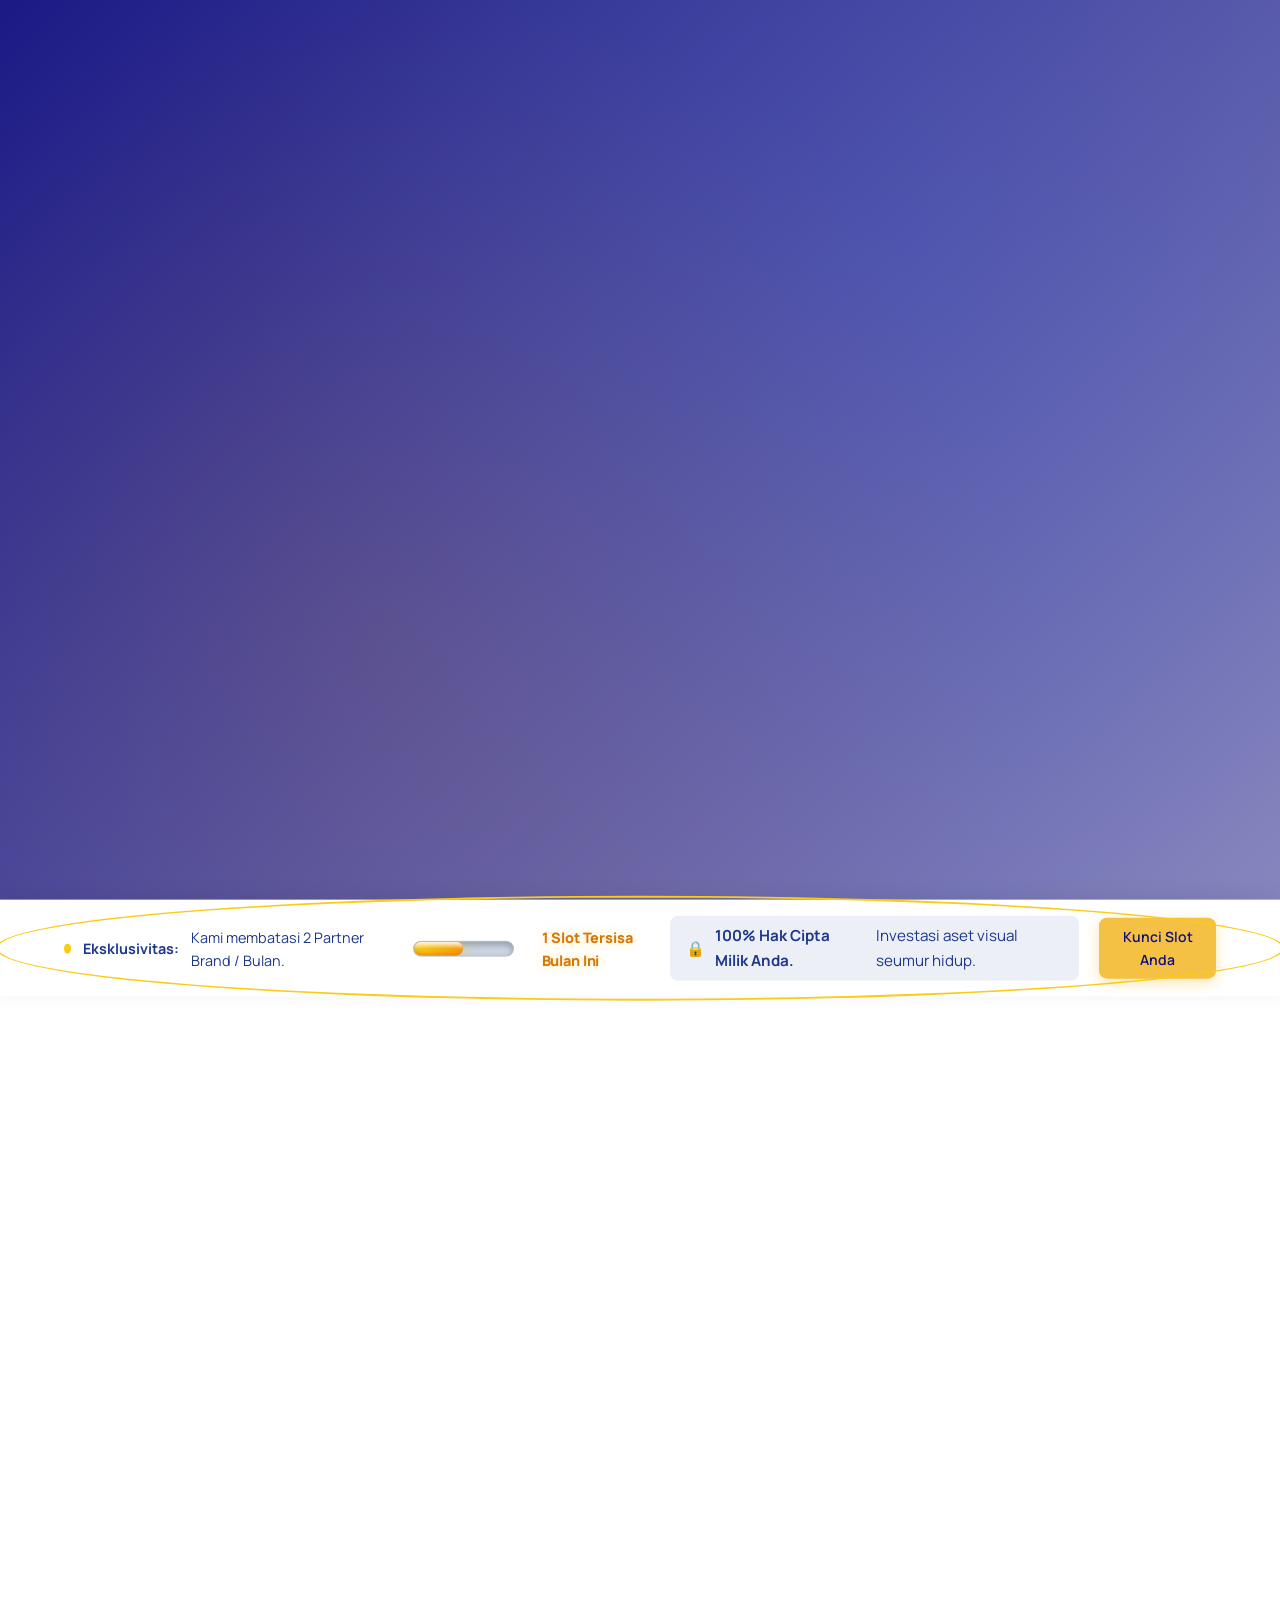
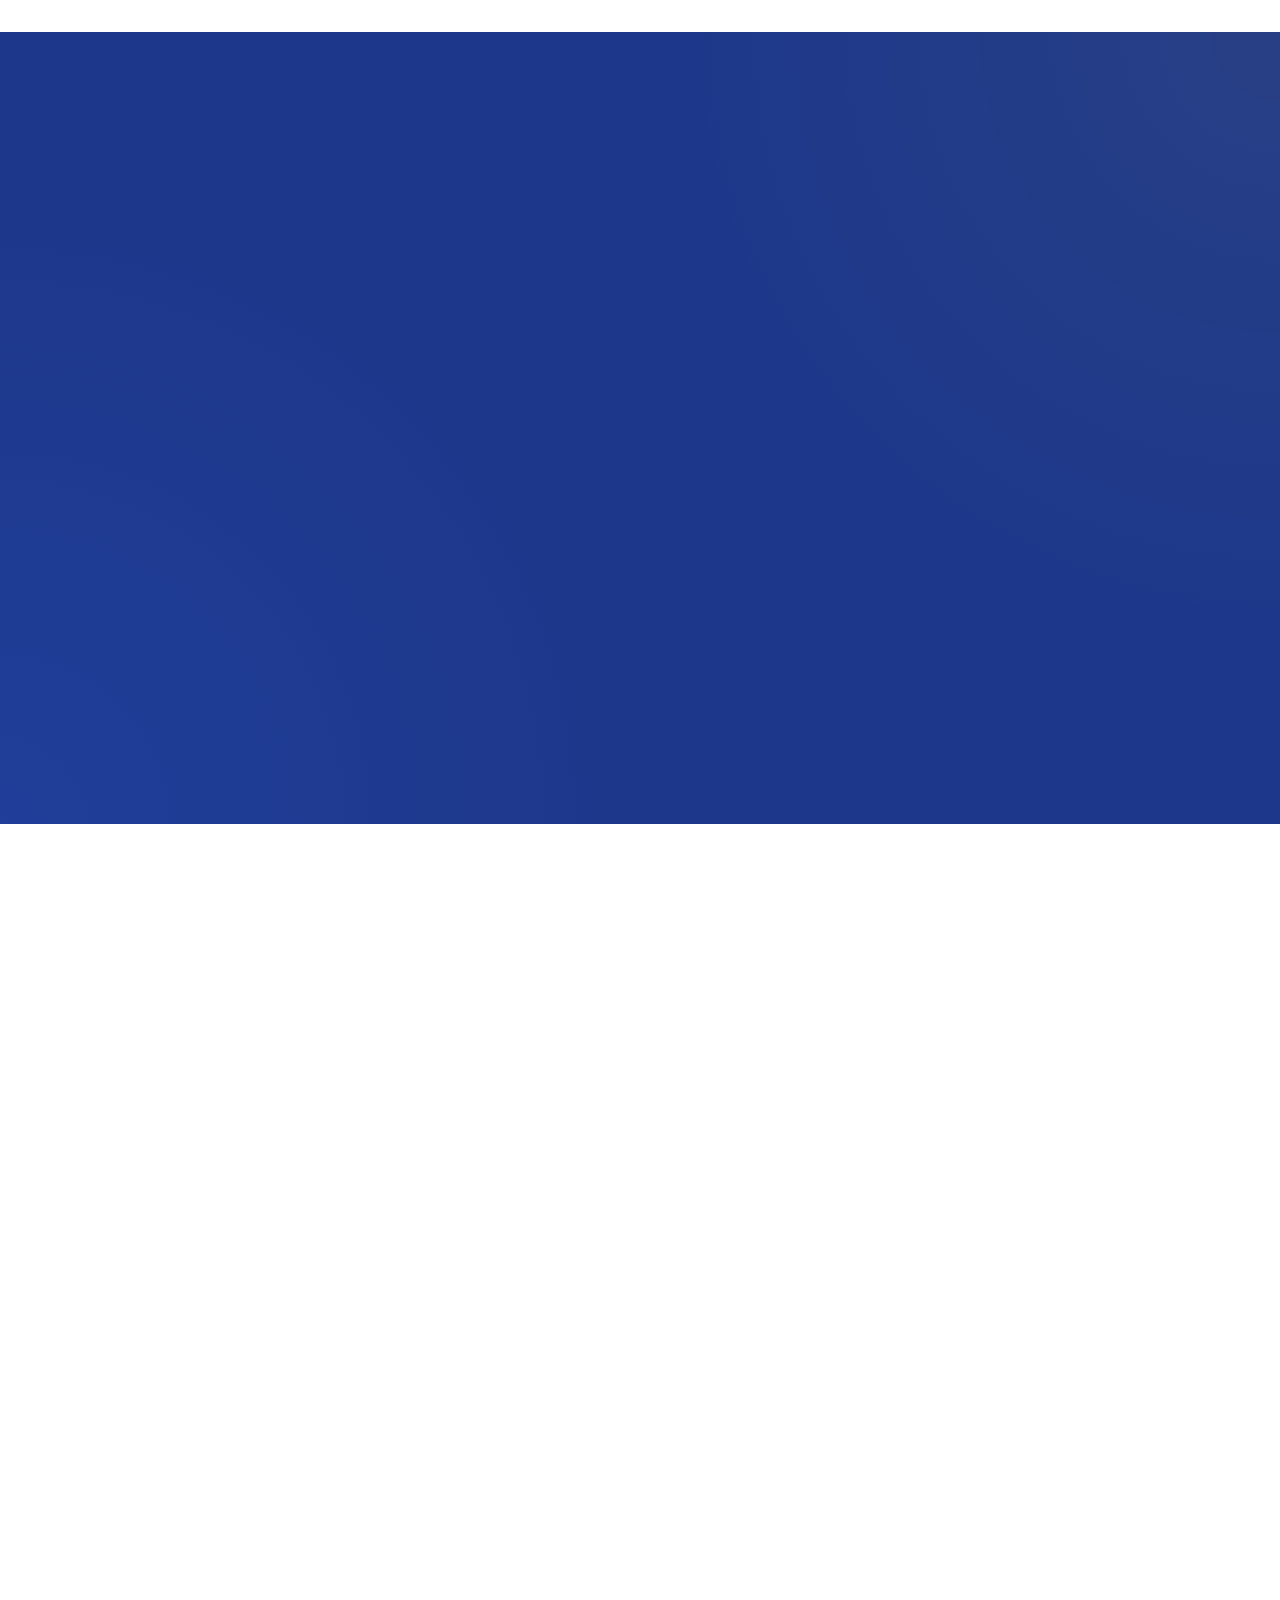
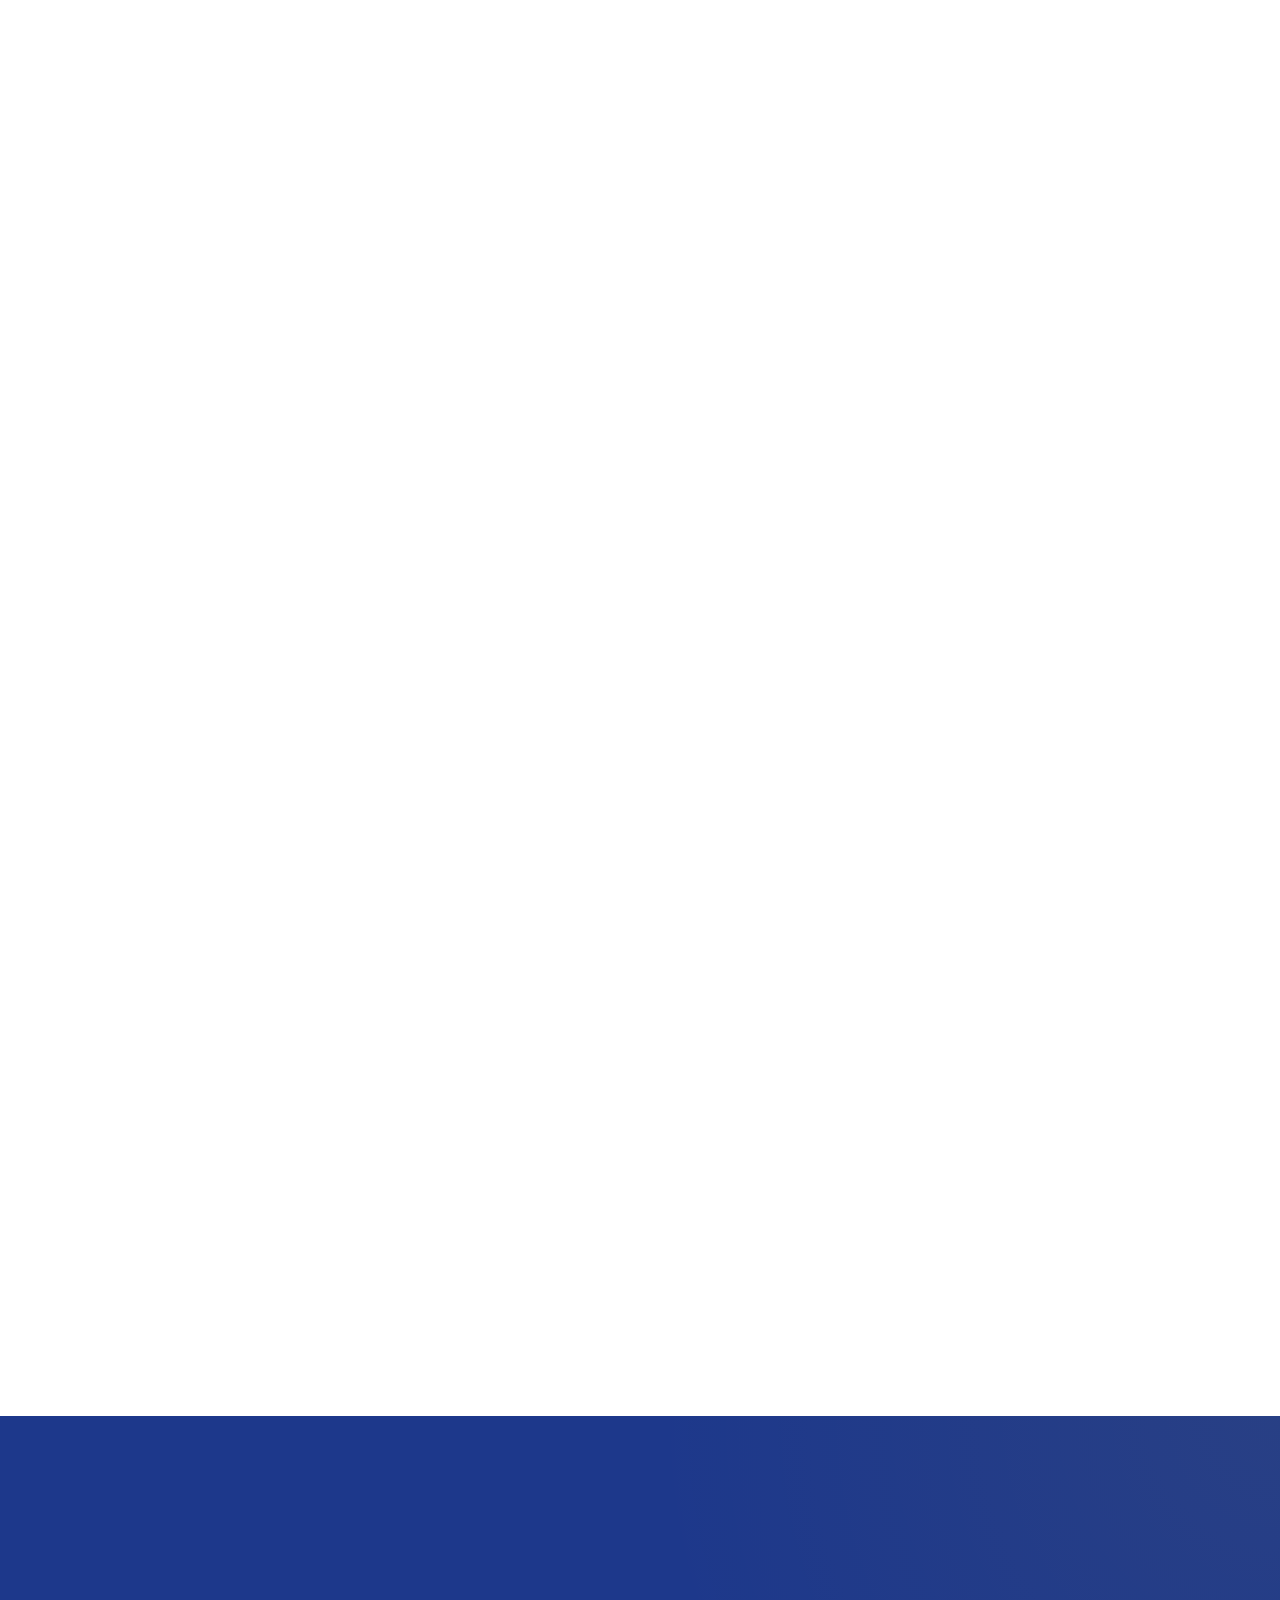
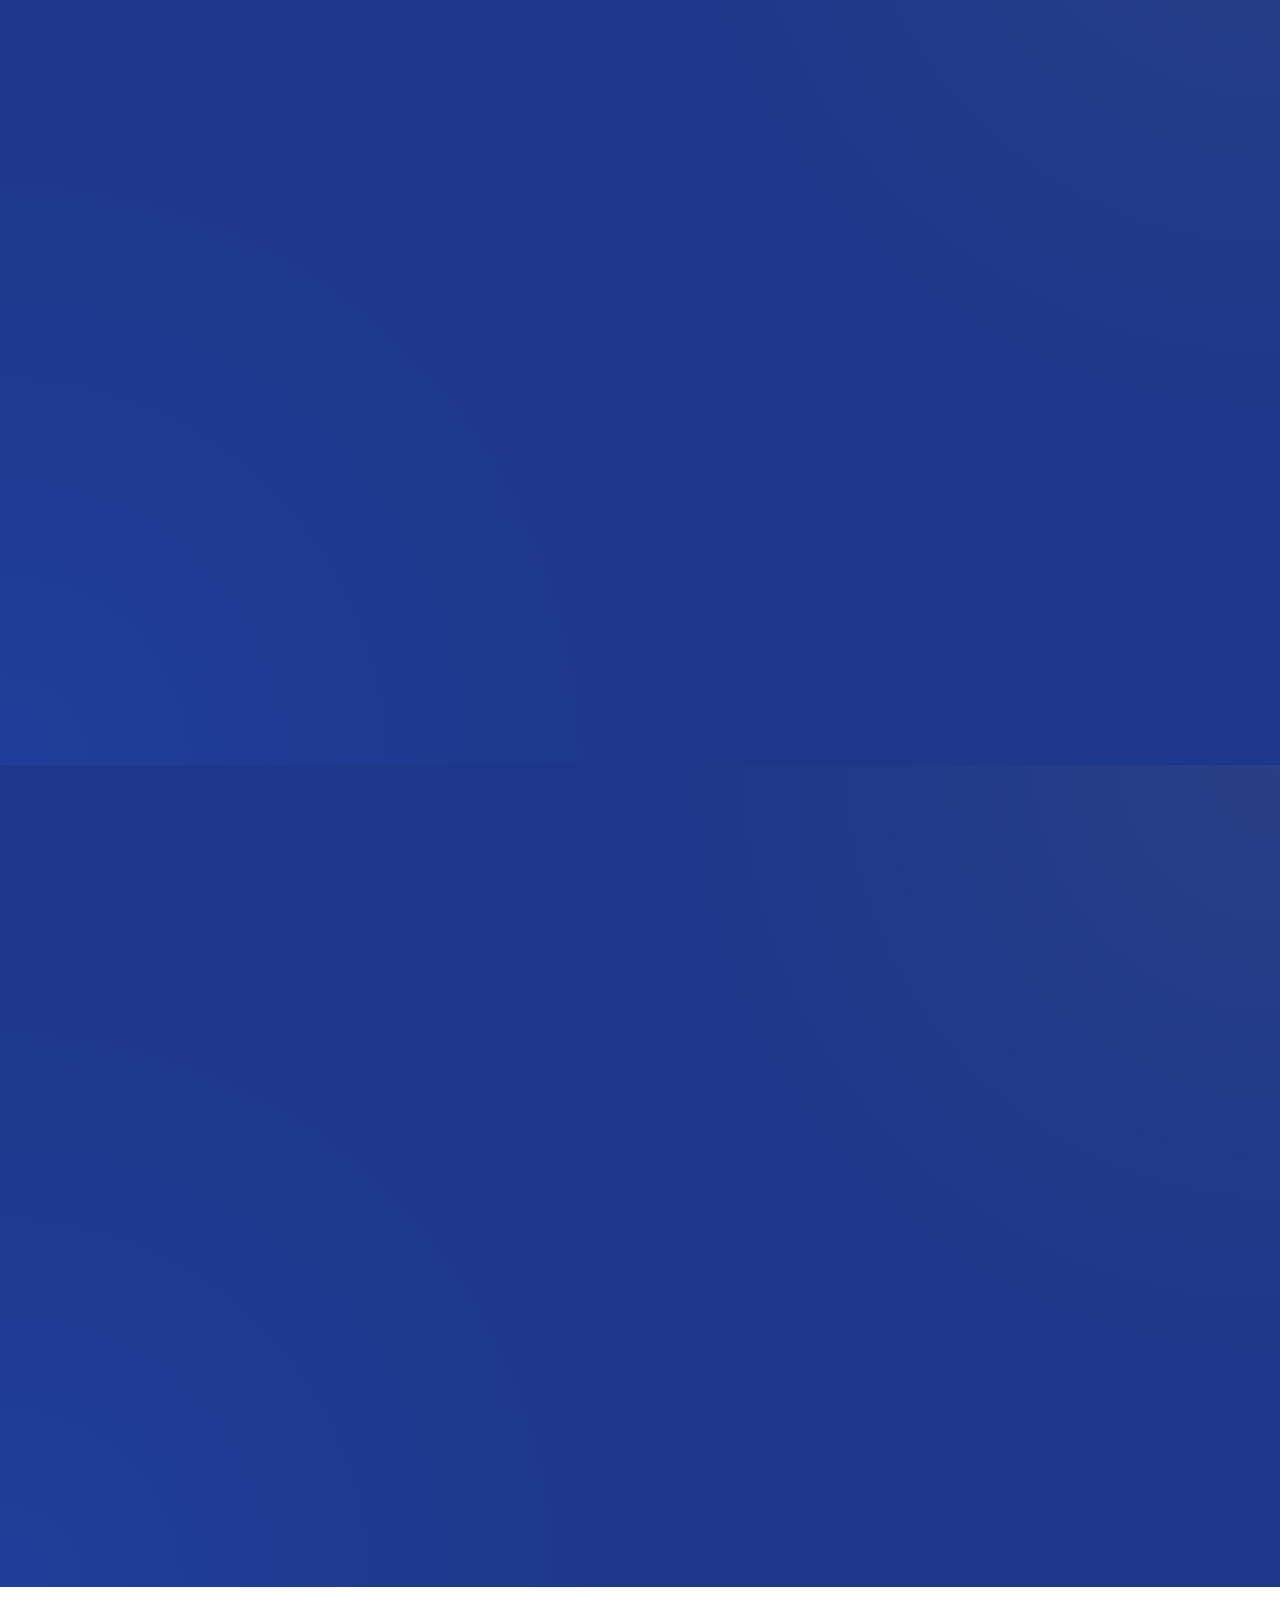
==== commit c114befa: "refactor: Optimize Brand Benefits text by removing informal and redundant words" ====
--- a/index.html
+++ b/index.html
@@ -492,6 +492,72 @@
             </div>
         </section>
 
+        <!-- Keistimewaan AHA MSG (Brand Benefits) -->
+        <section class="section benefits bg-navy" id="benefits">
+            <div class="container">
+                <div class="section-header reveal-up">
+                    <h2 class="section-title">Keistimewaan Menjadi Partner AHA MSG</h2>
+                    <p class="section-desc">Empat pilar nilai strategis yang mengubah cara <i>brand</i> Anda mendominasi industri.</p>
+                </div>
+                
+                <div class="benefits-grid reveal-up delay-1">
+                    <!-- Benefit 1 -->
+                    <div class="benefit-card">
+                        <div class="benefit-icon">
+                            <svg width="48" height="48" viewBox="0 0 64 64" fill="none" xmlns="http://www.w3.org/2000/svg">
+                                <circle cx="32" cy="32" r="28" fill="url(#blueGradDark)" stroke="#1D388B" stroke-width="2"/>
+                                <path d="M16 32 C16 20, 32 16, 32 32" stroke="url(#goldGrad)" stroke-width="3" stroke-linecap="round"/>
+                                <path d="M32 32 C32 48, 48 44, 48 32 C48 20, 32 16, 32 32 Z" stroke="url(#goldGrad)" stroke-width="3" stroke-linecap="round"/>
+                                <circle cx="32" cy="32" r="6" fill="#F8FAFC"/>
+                            </svg>
+                        </div>
+                        <h3 class="benefit-title">Aset Seumur Hidup</h3>
+                        <p class="benefit-desc">Bukan sekadar *post* numpang lewat. Kualitas 4K *Cinematic* ini murni menjadi warisan visual eksklusif yang bisa Anda gunakan selamanya di mana pun.</p>
+                    </div>
+
+                    <!-- Benefit 2 -->
+                    <div class="benefit-card">
+                        <div class="benefit-icon">
+                            <svg width="48" height="48" viewBox="0 0 64 64" fill="none" xmlns="http://www.w3.org/2000/svg">
+                                <rect x="12" y="12" width="40" height="40" rx="8" fill="url(#blueGradLight)" stroke="#1D388B" stroke-width="2"/>
+                                <path d="M32 20 L38 32 L48 32 L40 40 L42 50 L32 44 L22 50 L24 40 L16 32 L26 32 L32 20 Z" fill="url(#goldGrad)" stroke-linejoin="round"/>
+                            </svg>
+                        </div>
+                        <h3 class="benefit-title">Loyalitas Mengakar</h3>
+                        <p class="benefit-desc">Format cerita bersambung mencekik rasa penasaran penonton, menyuntikkan ikatan emosional *tanpa sadar* yang menekan rasio *churn*.</p>
+                    </div>
+
+                    <!-- Benefit 3 -->
+                    <div class="benefit-card">
+                        <div class="benefit-icon">
+                            <svg width="48" height="48" viewBox="0 0 64 64" fill="none" xmlns="http://www.w3.org/2000/svg">
+                                <circle cx="32" cy="32" r="28" fill="url(#blueGradDark)" stroke="#1D388B" stroke-width="2"/>
+                                <path d="M16 40 L28 28 L36 36 L48 20" stroke="url(#goldGrad)" stroke-width="4" stroke-linecap="round" stroke-linejoin="round"/>
+                                <path d="M48 20 L48 30 M48 20 L38 20" stroke="url(#goldGrad)" stroke-width="4" stroke-linecap="round" stroke-linejoin="round"/>
+                                <circle cx="48" cy="20" r="4" fill="#F8FAFC"/>
+                            </svg>
+                        </div>
+                        <h3 class="benefit-title">Efisiensi Biaya Iklan</h3>
+                        <p class="benefit-desc">Kualitas visual premium memancing matriks *engagement* maksimal. Algoritma Meta Ads akan mendistribusikannya dengan *Cost Per Result* minimum.</p>
+                    </div>
+
+                    <!-- Benefit 4 -->
+                    <div class="benefit-card">
+                        <div class="benefit-icon">
+                            <svg width="48" height="48" viewBox="0 0 64 64" fill="none" xmlns="http://www.w3.org/2000/svg">
+                                <path d="M8 24 L32 12 L56 24 L56 46 C56 50, 52 54, 48 54 L16 54 C12 54, 8 50, 8 46 Z" fill="url(#blueGradLight)" stroke="#1D388B" stroke-width="2" stroke-linejoin="round"/>
+                                <path d="M32 12 V54" stroke="#1D388B" stroke-width="2"/>
+                                <circle cx="32" cy="36" r="8" fill="url(#goldGrad)"/>
+                                <path d="M30 32 L36 36 L30 40 Z" fill="#F8FAFC" stroke-linejoin="round"/>
+                            </svg>
+                        </div>
+                        <h3 class="benefit-title">Produksi 'Terima Beres'</h3>
+                        <p class="benefit-desc">Duduk manis dan bersiap tayang. Mulai dari penemuan *brand story*, aktor, syuting 4K, hingga tata letak Meta Ads, tim spesialis kami mengurus A sampai Z secara penuh.</p>
+                    </div>
+                </div>
+            </div>
+        </section>
+
         <!-- Strategi Harga -->
         <section class="section pricing bg-navy" id="harga">
             <div class="container">
--- a/style.css
+++ b/style.css
@@ -615,6 +615,49 @@
   font-size: 1.125rem;
 }
 
+/* --- Brand Benefits Section --- */
+.benefits-grid {
+  display: grid;
+  grid-template-columns: repeat(2, 1fr);
+  gap: 30px;
+  margin-top: 40px;
+}
+
+.benefit-card {
+  background: rgba(255, 255, 255, 0.03) !important;
+  border: 1px solid rgba(255, 255, 255, 0.1) !important;
+  border-radius: 16px;
+  padding: 40px;
+  transition: transform 0.4s ease, box-shadow 0.4s ease, border-color 0.4s ease;
+  position: relative;
+  overflow: hidden;
+  box-shadow: 0 10px 30px rgba(0, 0, 0, 0.2);
+}
+
+.benefit-card:hover {
+  transform: translateY(-8px);
+  border-color: rgba(250, 204, 21, 0.5) !important;
+  box-shadow: 0 15px 40px rgba(15, 14, 127, 0.4), inset 0 0 20px rgba(250, 204, 21, 0.05);
+}
+
+.benefit-icon {
+  margin-bottom: 24px;
+  display: inline-block;
+}
+
+.benefit-title {
+  font-size: 1.5rem;
+  font-weight: 800;
+  color: #FFFFFF !important;
+  margin-bottom: 12px;
+}
+
+.benefit-desc {
+  color: #E2E8F0 !important;
+  font-size: 1.05rem;
+  line-height: 1.6;
+}
+
 /* --- Tabel Disrupsi --- */
 .table-container {
   overflow-x: auto;
@@ -1316,7 +1359,8 @@
   body { padding-bottom: 160px; }
   .hero-title { font-size: 2rem; }
   .hero-subtitle { font-size: 1.05rem; }
-  .problem-grid, .msg-grid { grid-template-columns: 1fr; }
+  .problem-grid, .msg-grid, .benefits-grid { grid-template-columns: 1fr; }
+  .benefit-card { padding: 30px 24px; }
   .banner-glass { flex-direction: column; text-align: center; gap: 16px; padding: 24px; }
   .engagement-strip { flex-direction: column; }
   .strip-image { min-height: 250px; }
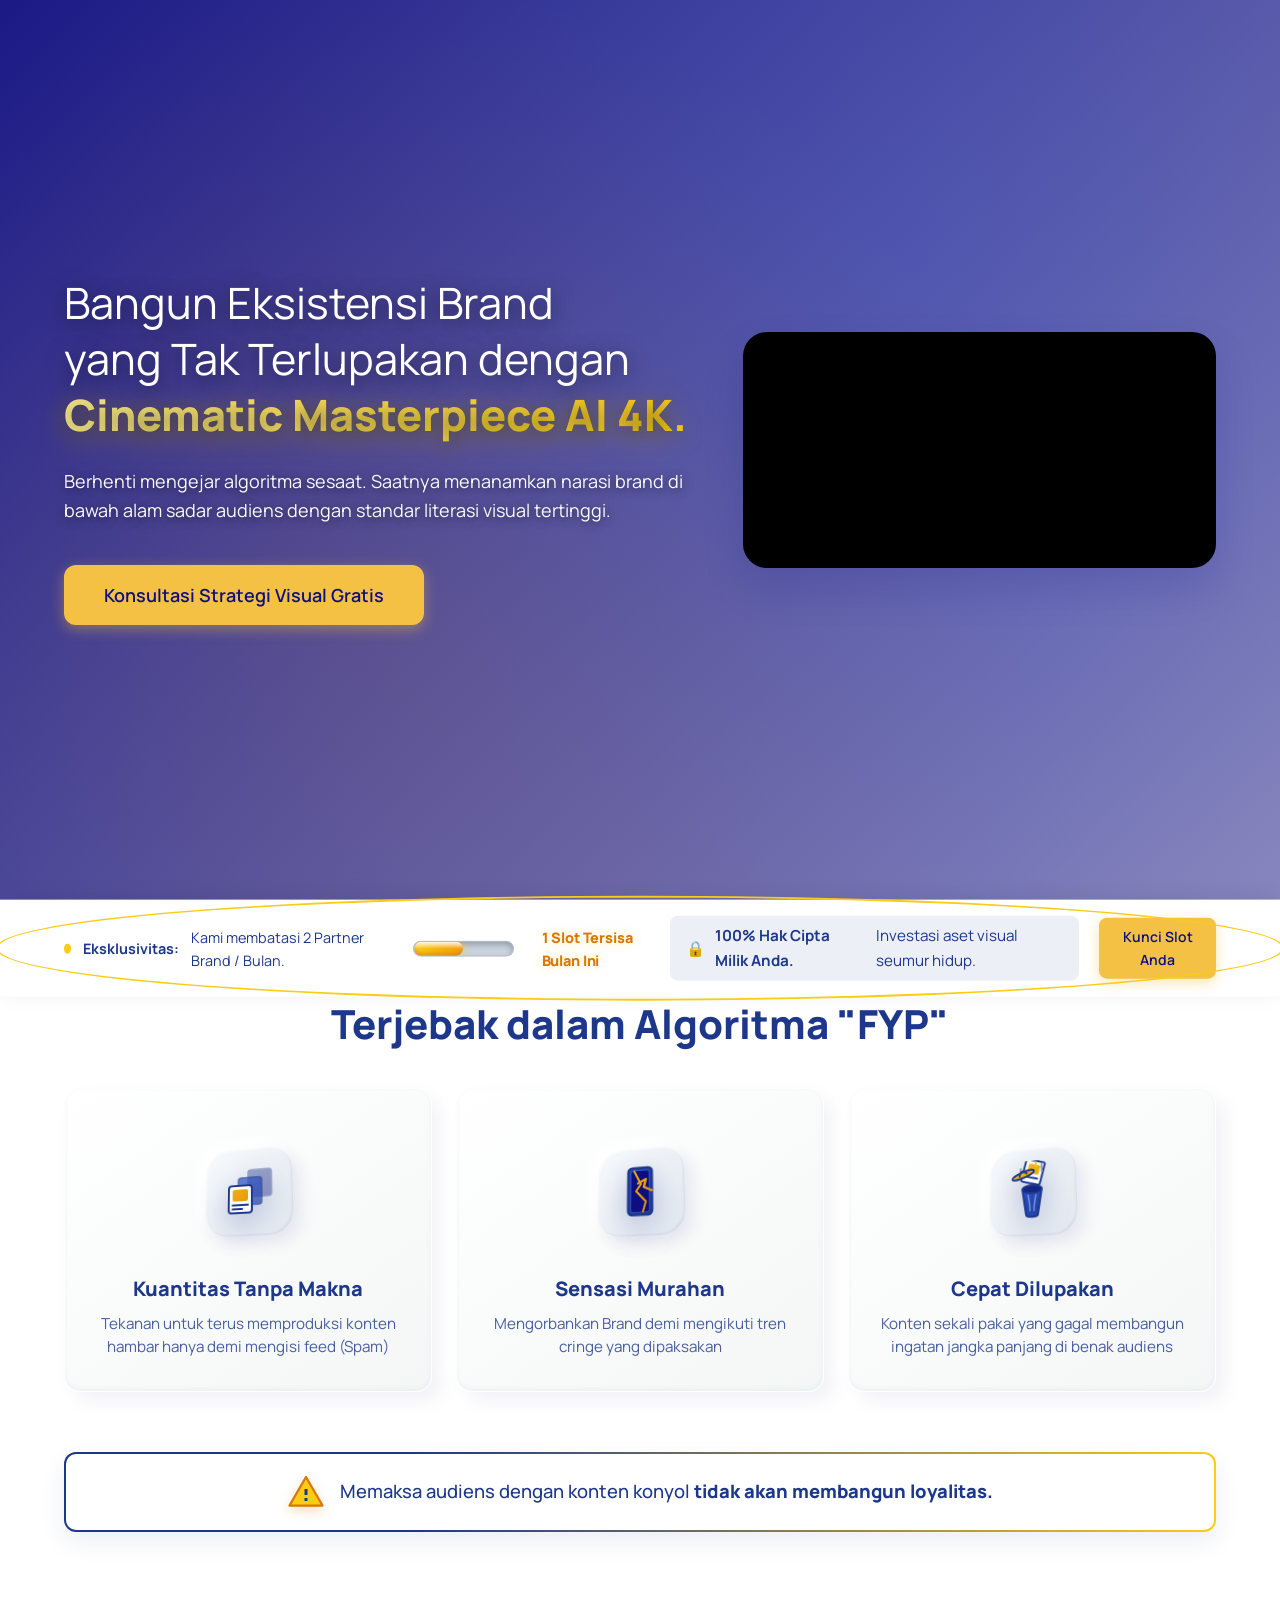
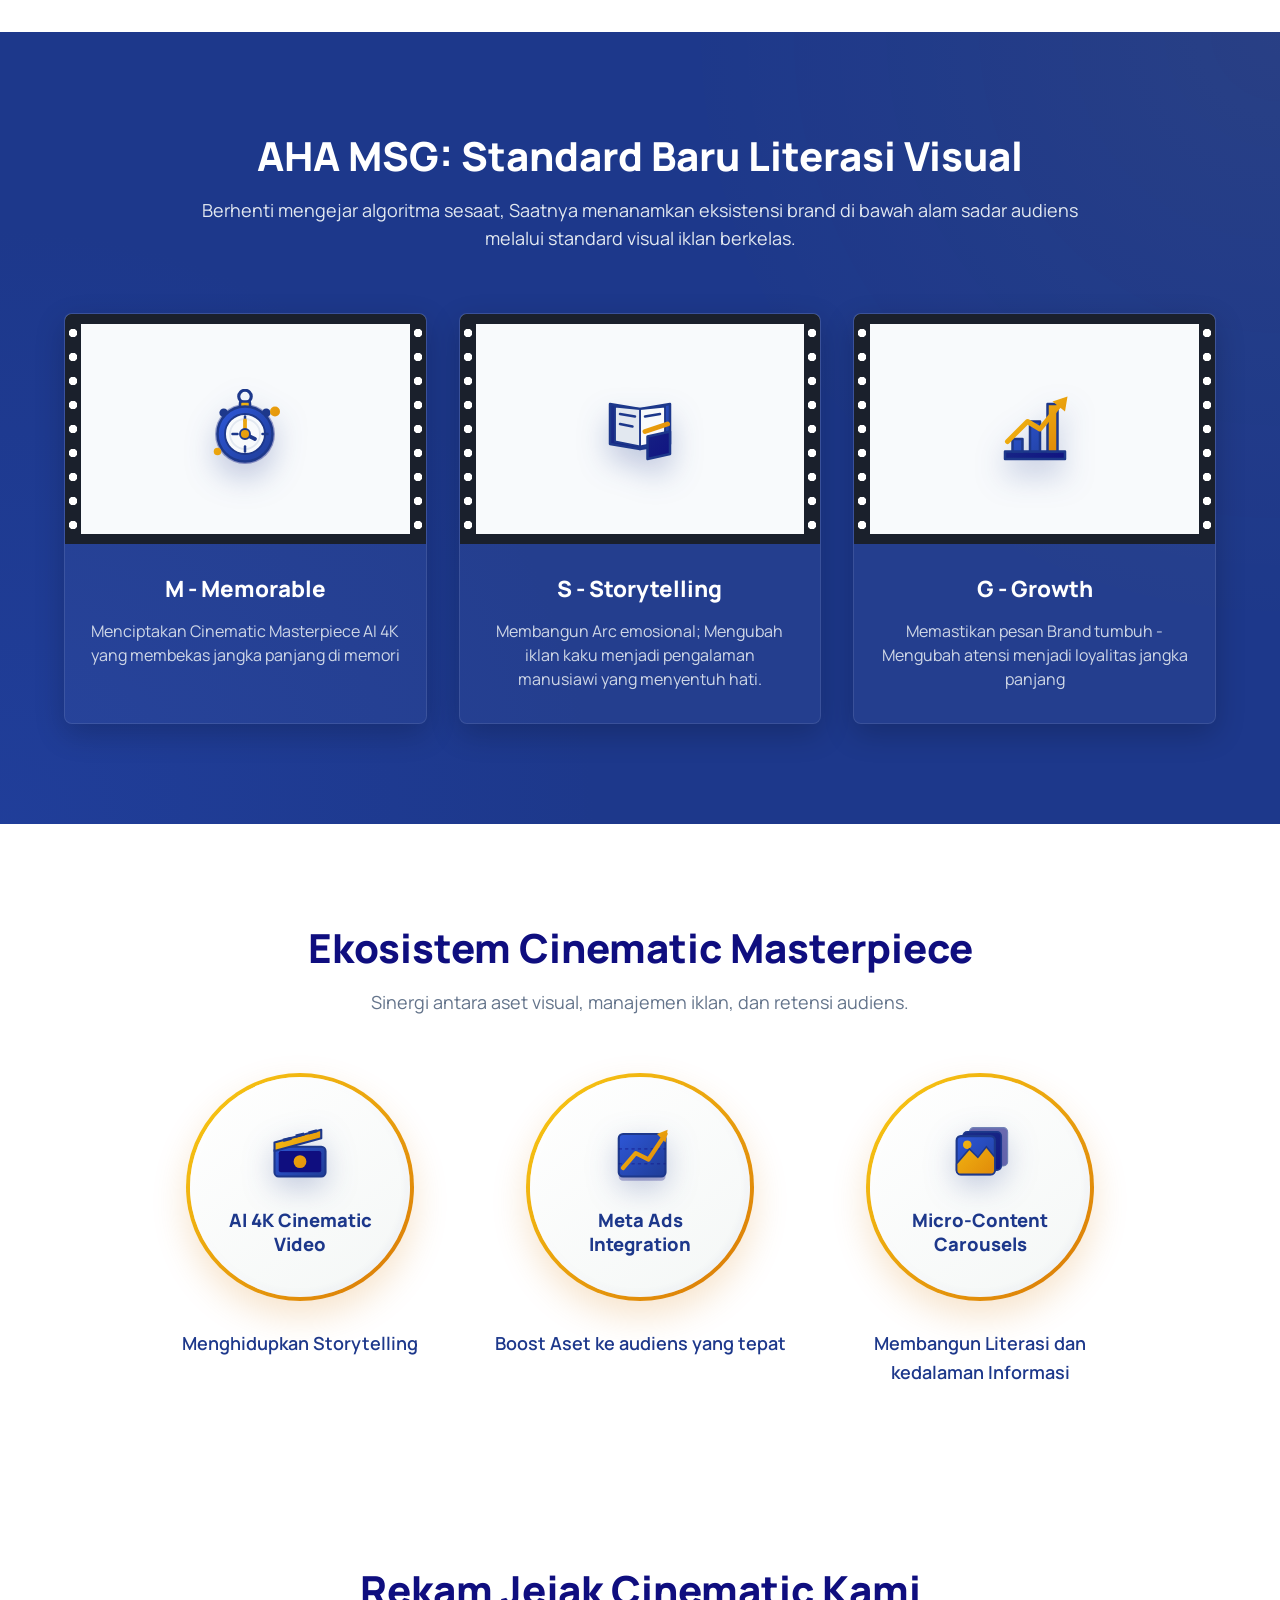
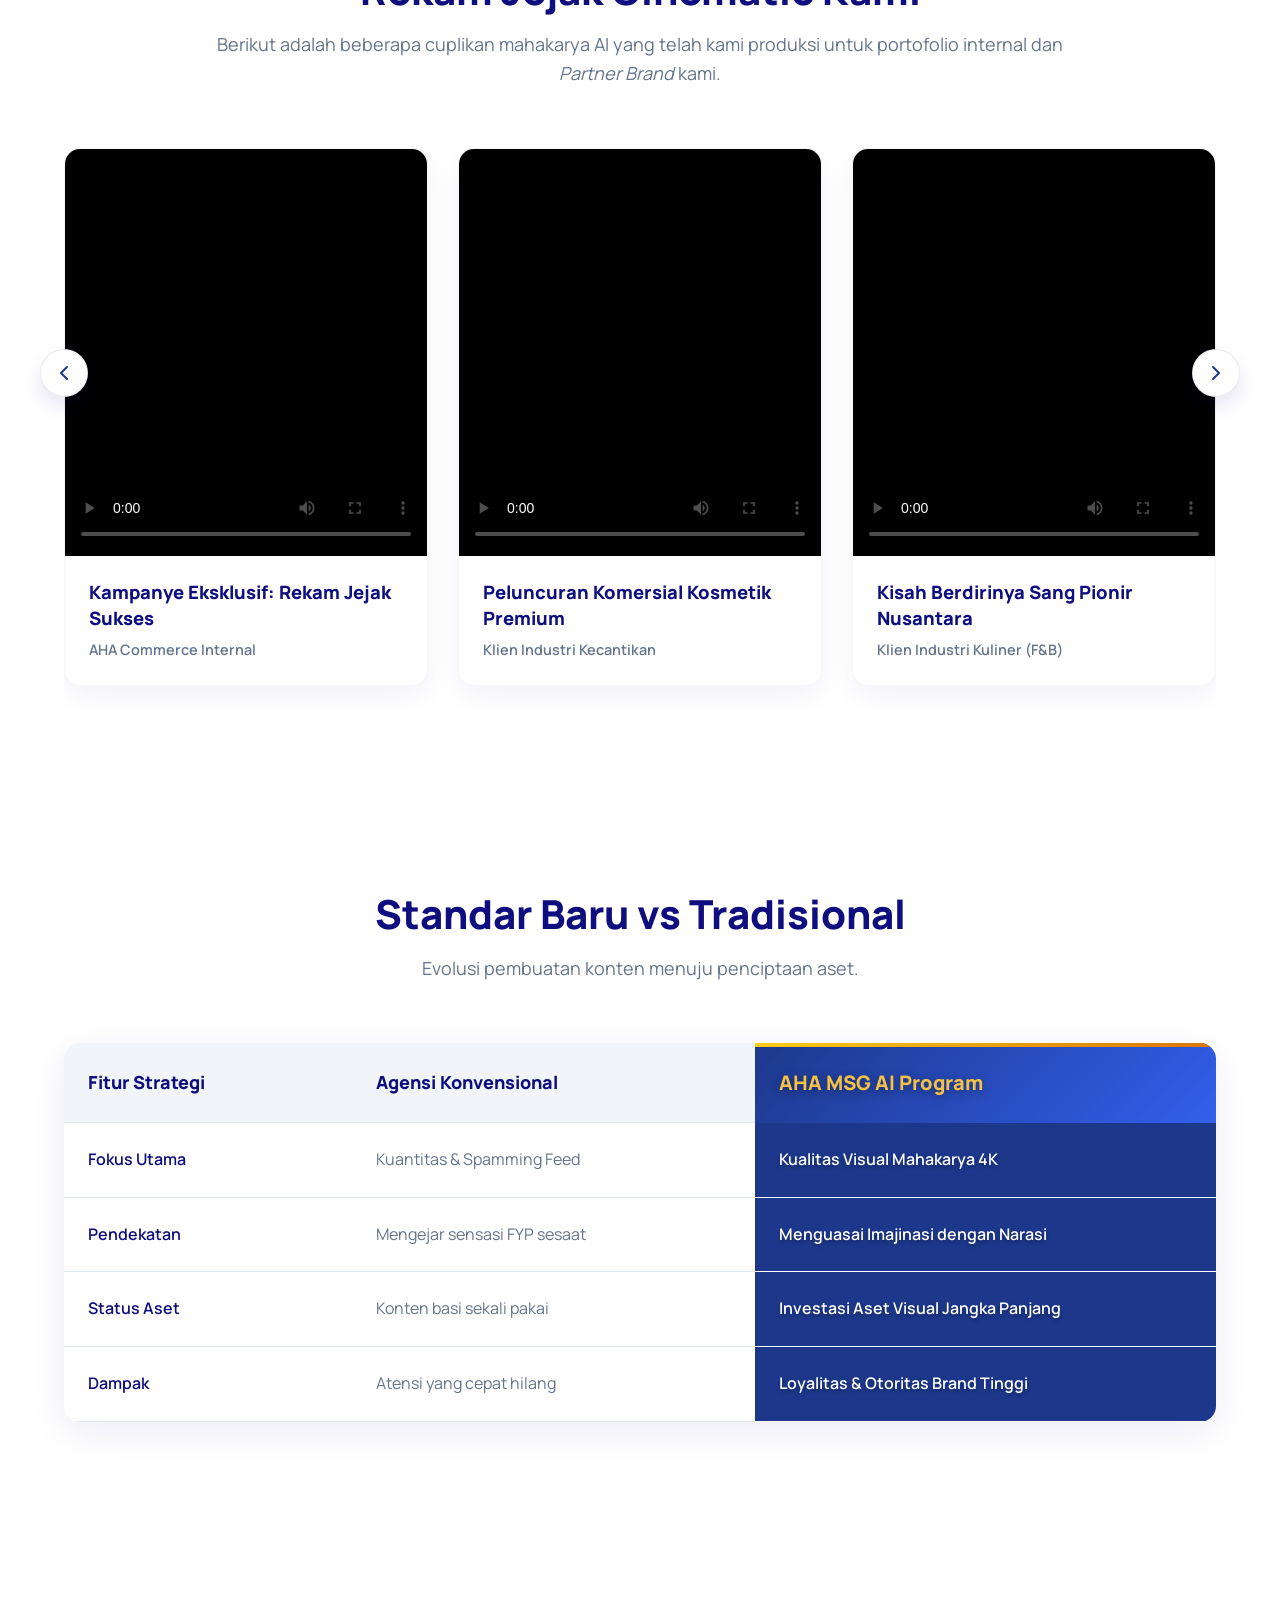
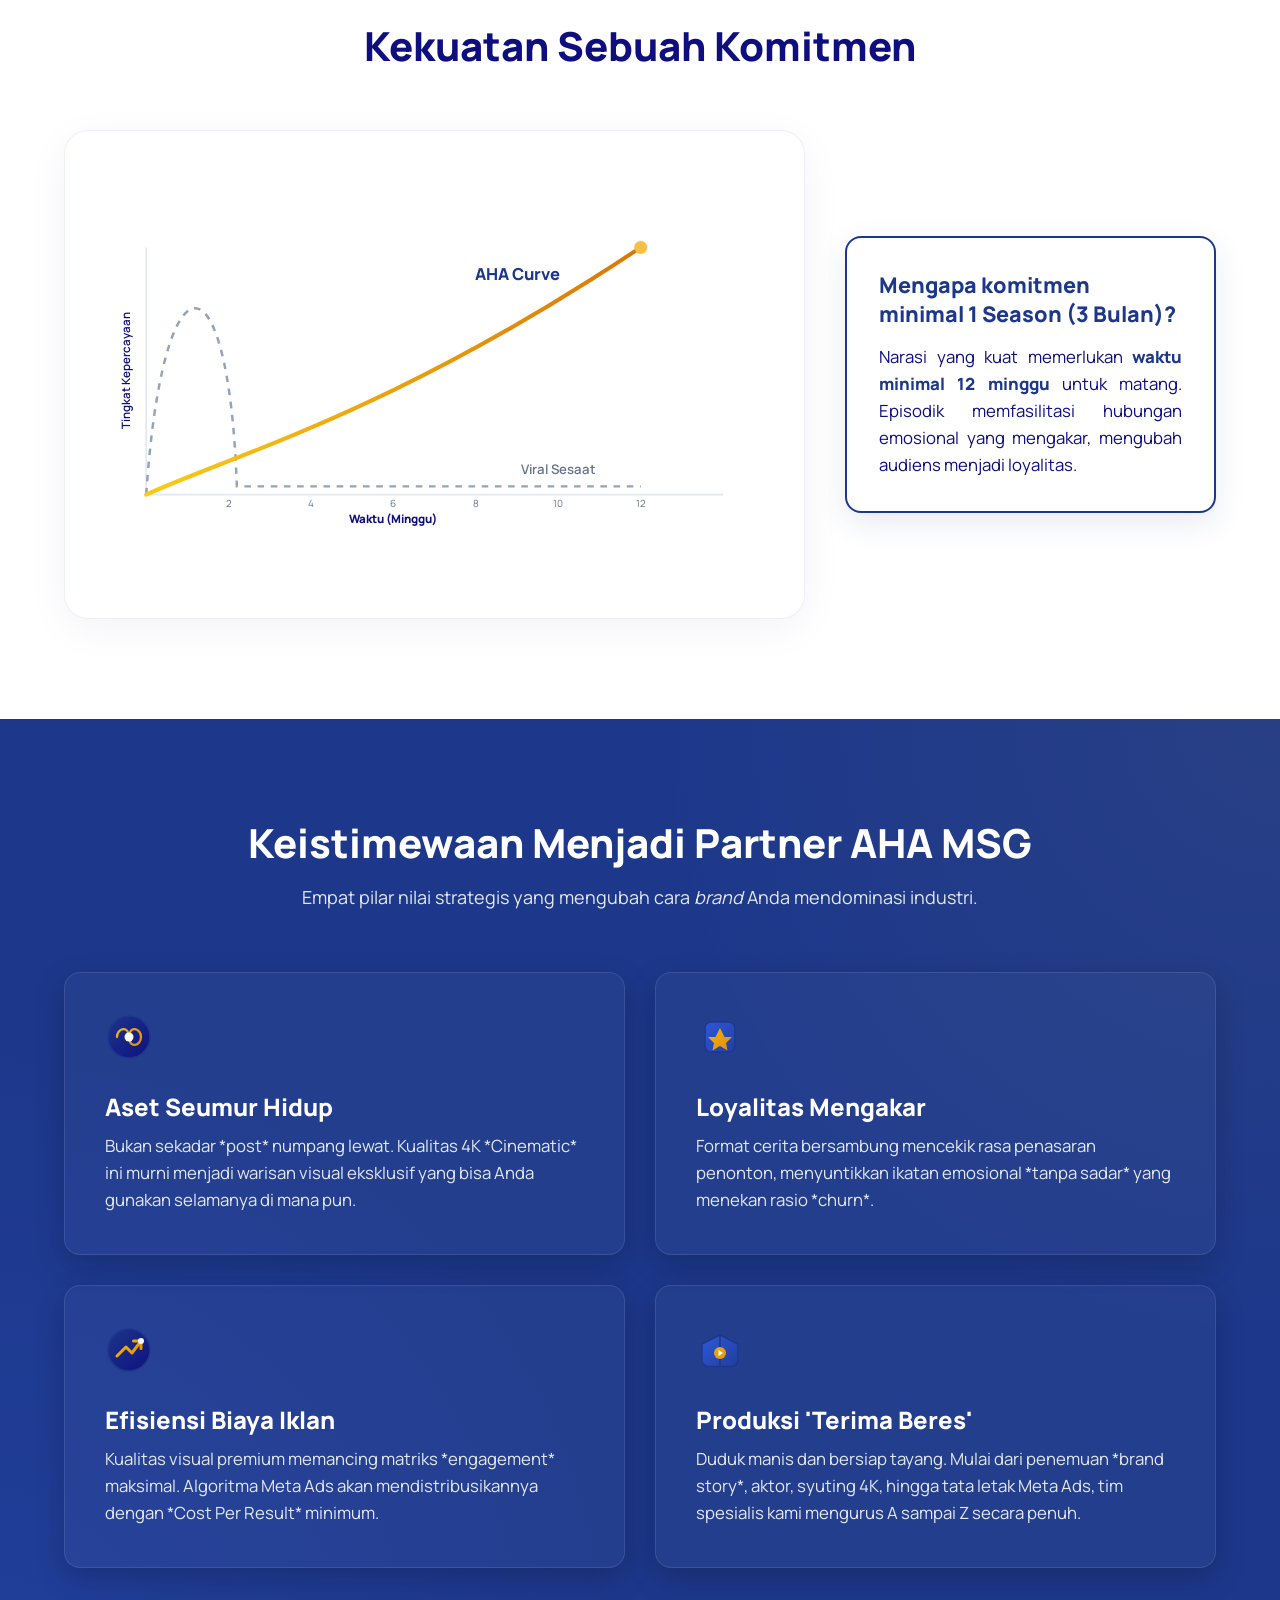
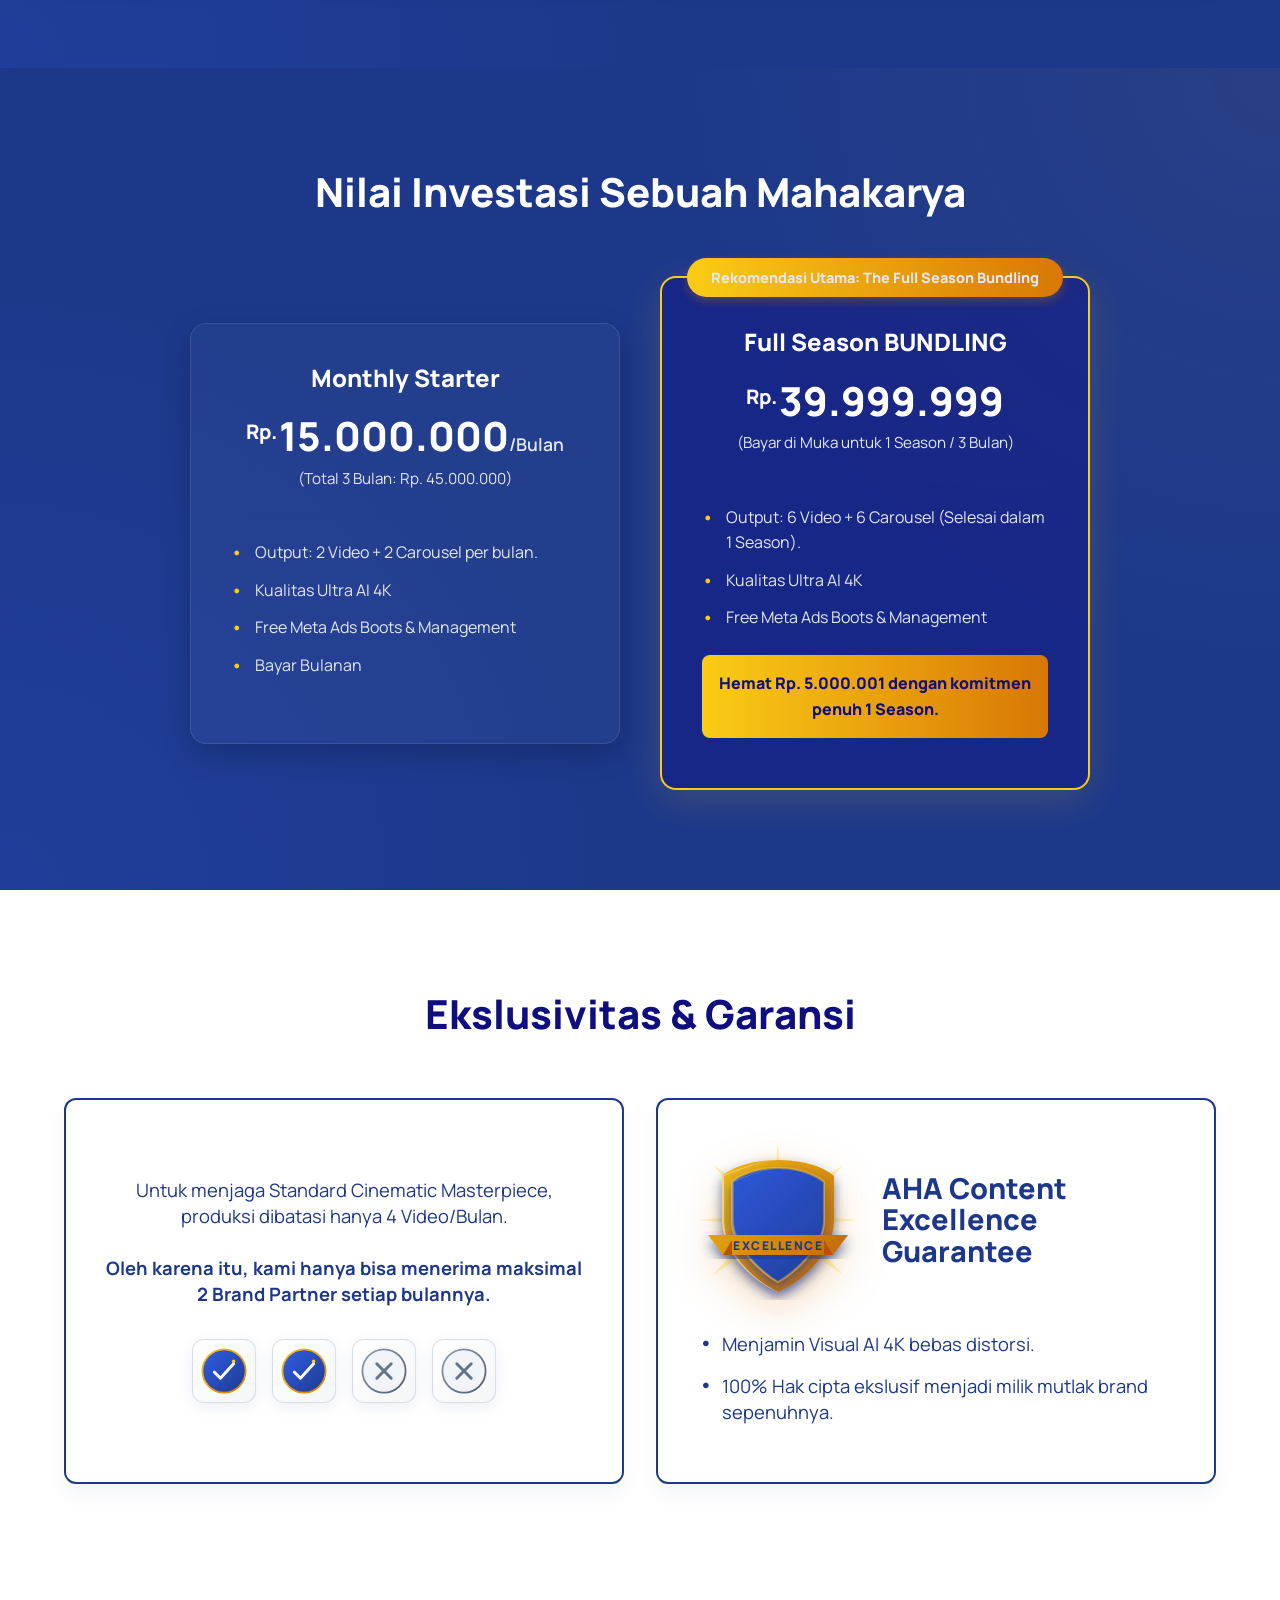
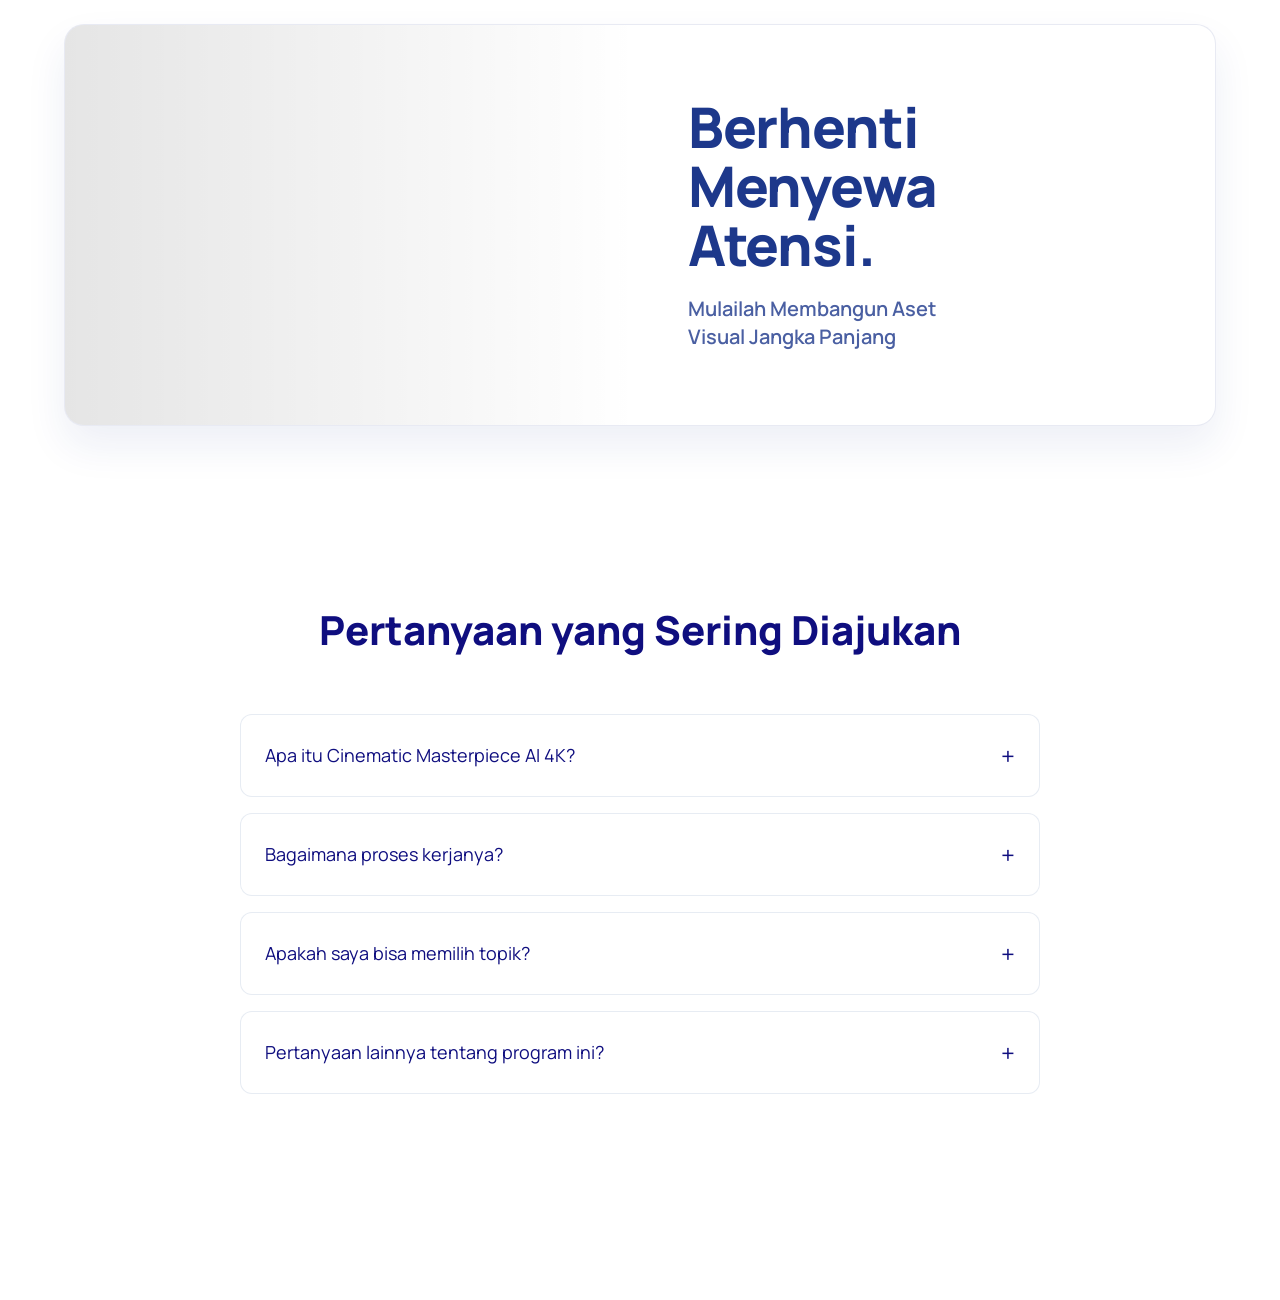
==== commit 962d4878: "feat: perbarui pemutar video native, implementasi slider portofolio, dan interaksi hover FAQ" ====
--- a/index.html
+++ b/index.html
@@ -40,14 +40,10 @@
                 </div>
                 <div class="hero-visual reveal-left delay-1">
                     <div class="video-container">
-                        <a href="https://youtu.be/kEMGbOOdUYk" target="_blank" class="video-link">
-                            <img src="https://img.youtube.com/vi/kEMGbOOdUYk/maxresdefault.jpg" alt="AHA MSG Cinematic Masterpiece Thumbnail" class="hero-thumbnail">
-                            <div class="play-button-overlay">
-                                <svg width="32" height="32" viewBox="0 0 24 24" fill="var(--text-dark)">
-                                    <path d="M8 5V19L19 12L8 5Z"></path>
-                                </svg>
-                            </div>
-                        </a>
+                        <video autoplay loop muted playsinline style="width: 100%; border-radius: 24px; display: block; box-shadow: 0 20px 40px rgba(15, 14, 127, 0.15);">
+                            <source src="Hero.mp4" type="video/mp4">
+                            Browser Anda tidak mendukung tag video.
+                        </video>
                     </div>
                 </div>
             </div>
@@ -390,6 +386,98 @@
                         </div>
                         <p class="eko-desc">Membangun Literasi dan kedalaman Informasi</p>
                     </div>
+                </div>
+            </div>
+        </section>
+
+        <!-- Galeri Karya Cinematic (Portfolio) -->
+        <section class="section portfolio" id="karya">
+            <div class="container">
+                <div class="section-header reveal-up">
+                    <h2 class="section-title text-center">Rekam Jejak Cinematic Kami</h2>
+                    <p class="section-desc text-center">Berikut adalah beberapa cuplikan mahakarya AI yang telah kami produksi untuk portofolio internal dan <i>Partner Brand</i> kami.</p>
+                </div>
+                
+                <div class="portfolio-carousel-wrapper reveal-up delay-1">
+                    <button class="carousel-btn prev-btn" id="prevPortfolio" aria-label="Previous">
+                        <svg width="24" height="24" viewBox="0 0 24 24" fill="none" stroke="currentColor" stroke-width="2" stroke-linecap="round" stroke-linejoin="round"><path d="M15 18l-6-6 6-6"/></svg>
+                    </button>
+
+                    <div class="portfolio-track" id="portfolioTrack">
+                        <!-- Video 1 -->
+                        <div class="video-card">
+                            <div class="video-frame" style="position: relative; padding-bottom: 56.25%; height: 0; background-color: #000;">
+                                <video controls preload="metadata" poster="https://images.unsplash.com/photo-1542204165-65bf26472b9b?auto=format&fit=crop&w=800&q=80" style="position: absolute; top: 0; left: 0; width: 100%; height: 100%;">
+                                    <source src="portfolio-1.mp4" type="video/mp4">
+                                    Browser Anda tidak mendukung pemutar video.
+                                </video>
+                            </div>
+                            <div class="video-info">
+                                <h3 class="video-title">Kampanye Eksklusif: Rekam Jejak Sukses</h3>
+                                <p class="video-brand">AHA Commerce Internal</p>
+                            </div>
+                        </div>
+                        
+                        <!-- Video 2 -->
+                        <div class="video-card">
+                            <div class="video-frame" style="position: relative; padding-bottom: 56.25%; height: 0; background-color: #000;">
+                                <video controls preload="metadata" poster="https://images.unsplash.com/photo-1626814026160-2237a95fc5a0?auto=format&fit=crop&w=800&q=80" style="position: absolute; top: 0; left: 0; width: 100%; height: 100%;">
+                                    <source src="portfolio-2.mp4" type="video/mp4">
+                                    Browser Anda tidak mendukung pemutar video.
+                                </video>
+                            </div>
+                            <div class="video-info">
+                                <h3 class="video-title">Peluncuran Komersial Kosmetik Premium</h3>
+                                <p class="video-brand">Klien Industri Kecantikan</p>
+                            </div>
+                        </div>
+
+                        <!-- Video 3 -->
+                        <div class="video-card">
+                            <div class="video-frame" style="position: relative; padding-bottom: 56.25%; height: 0; background-color: #000;">
+                                <video controls preload="metadata" poster="https://images.unsplash.com/photo-1540655037529-dec9815f5eaa?auto=format&fit=crop&w=800&q=80" style="position: absolute; top: 0; left: 0; width: 100%; height: 100%;">
+                                    <source src="portfolio-3.mp4" type="video/mp4">
+                                    Browser Anda tidak mendukung pemutar video.
+                                </video>
+                            </div>
+                            <div class="video-info">
+                                <h3 class="video-title">Kisah Berdirinya Sang Pionir Nusantara</h3>
+                                <p class="video-brand">Klien Industri Kuliner (F&amp;B)</p>
+                            </div>
+                        </div>
+
+                        <!-- Video 4 -->
+                        <div class="video-card">
+                            <div class="video-frame" style="position: relative; padding-bottom: 56.25%; height: 0; background-color: #000;">
+                                <video controls preload="metadata" poster="https://images.unsplash.com/photo-1550751827-4bd374c3f58b?auto=format&fit=crop&w=800&q=80" style="position: absolute; top: 0; left: 0; width: 100%; height: 100%;">
+                                    <source src="portfolio-4.mp4" type="video/mp4">
+                                    Browser Anda tidak mendukung pemutar video.
+                                </video>
+                            </div>
+                            <div class="video-info">
+                                <h3 class="video-title">Profil Perusahaan Teknologi</h3>
+                                <p class="video-brand">Klien Startup B2B</p>
+                            </div>
+                        </div>
+
+                        <!-- Video 5 -->
+                        <div class="video-card">
+                            <div class="video-frame" style="position: relative; padding-bottom: 56.25%; height: 0; background-color: #000;">
+                                <video controls preload="metadata" poster="https://images.unsplash.com/photo-1492691527719-9d1e07e534b4?auto=format&fit=crop&w=800&q=80" style="position: absolute; top: 0; left: 0; width: 100%; height: 100%;">
+                                    <source src="portfolio-5.mp4" type="video/mp4">
+                                    Browser Anda tidak mendukung pemutar video.
+                                </video>
+                            </div>
+                            <div class="video-info">
+                                <h3 class="video-title">Eksplorasi Mahakarya Fashion</h3>
+                                <p class="video-brand">Klien Gaya Hidup Eksklusif</p>
+                            </div>
+                        </div>
+                    </div>
+
+                    <button class="carousel-btn next-btn" id="nextPortfolio" aria-label="Next">
+                        <svg width="24" height="24" viewBox="0 0 24 24" fill="none" stroke="currentColor" stroke-width="2" stroke-linecap="round" stroke-linejoin="round"><path d="M9 18l6-6-6-6"/></svg>
+                    </button>
                 </div>
             </div>
         </section>
--- a/style.css
+++ b/style.css
@@ -658,6 +658,108 @@
   line-height: 1.6;
 }
 
+/* --- Galeri Karya Cinematic Section --- */
+.portfolio {
+  padding: 80px 0;
+  background: var(--bg-light);
+}
+
+.portfolio-carousel-wrapper {
+  position: relative;
+  margin-top: 50px;
+  display: flex;
+  align-items: center;
+}
+
+.portfolio-track {
+  display: flex;
+  gap: 30px;
+  overflow-x: auto;
+  scroll-snap-type: x mandatory;
+  scroll-behavior: smooth;
+  padding-bottom: 24px;
+  -webkit-overflow-scrolling: touch;
+  scrollbar-width: none; /* Hide scrollbar Firefox */
+}
+
+.portfolio-track::-webkit-scrollbar {
+  display: none; /* Hide Chrome */
+}
+
+.video-card {
+  flex: 0 0 calc(33.333% - 20px);
+  scroll-snap-align: start;
+  background: #FFFFFF;
+  border-radius: 16px;
+  overflow: hidden;
+  box-shadow: 0 10px 30px rgba(15, 14, 127, 0.05);
+  border: 1px solid rgba(29, 56, 139, 0.05);
+  transition: transform 0.4s cubic-bezier(0.175, 0.885, 0.32, 1.275), box-shadow 0.4s ease;
+  display: flex;
+  flex-direction: column;
+}
+
+.carousel-btn {
+  background: #FFFFFF;
+  border: 1px solid rgba(29, 56, 139, 0.1);
+  color: var(--primary-start);
+  width: 48px;
+  height: 48px;
+  border-radius: 50%;
+  display: flex;
+  align-items: center;
+  justify-content: center;
+  cursor: pointer;
+  position: absolute;
+  top: 40%;
+  transform: translateY(-50%);
+  z-index: 10;
+  box-shadow: 0 10px 20px rgba(15, 14, 127, 0.1);
+  transition: all 0.3s ease;
+}
+
+.carousel-btn:hover {
+  background: var(--primary-start);
+  color: #fff;
+  transform: translateY(-50%) scale(1.1);
+}
+
+.prev-btn { left: -24px; }
+.next-btn { right: -24px; }
+
+.video-card:hover {
+  transform: translateY(-10px);
+  box-shadow: 0 20px 40px rgba(29, 56, 139, 0.15);
+}
+
+.video-frame {
+  width: 100%;
+  padding-top: 56.25%; /* 16:9 Aspect Ratio */
+  position: relative;
+  overflow: hidden;
+  background: #000;
+}
+
+.video-info {
+  padding: 24px;
+  background: #FFFFFF;
+  flex-grow: 1;
+}
+
+.video-title {
+  font-size: 1.15rem;
+  font-weight: 800;
+  color: var(--text-dark);
+  margin-bottom: 6px;
+  line-height: 1.4;
+}
+
+.video-brand {
+  font-size: 0.9rem;
+  color: var(--text-muted);
+  font-weight: 600;
+}
+
 /* --- Tabel Disrupsi --- */
 .table-container {
   overflow-x: auto;
@@ -822,7 +924,7 @@
   gap: 40px;
   max-width: 900px;
   margin: 0 auto;
-  align-items: end;
+  align-items: center;
 }
 
 .pricing-card {
@@ -1150,12 +1252,14 @@
   border-radius: 12px;
   margin-bottom: 16px;
   overflow: hidden;
-  transition: var(--transition);
-}
-
-.faq-item:hover {
-  border-color: var(--primary-start);
-  box-shadow: 0 4px 12px rgba(15, 14, 127, 0.05);
+  transition: all 0.3s ease;
+}
+
+.faq-item:hover, .faq-item.active {
+  background: linear-gradient(135deg, var(--primary-start), var(--primary-end));
+  border-color: transparent;
+  box-shadow: 0 10px 20px rgba(15, 14, 127, 0.15);
+  transform: translateY(-2px);
 }
 
 .faq-question {
@@ -1172,21 +1276,24 @@
   display: flex;
   justify-content: space-between;
   align-items: center;
-  transition: var(--transition);
-}
-
-.faq-question:hover {
-  color: var(--primary-start);
+  transition: all 0.3s ease;
+}
+
+.faq-item:hover .faq-question, .faq-item.active .faq-question {
+  color: #FFFFFF;
 }
 
 .faq-question .icon {
   font-size: 1.5rem;
   font-weight: 400;
-  transition: transform 0.3s ease;
+  transition: transform 0.3s ease, color 0.3s ease;
+}
+
+.faq-item:hover .faq-question .icon, .faq-item.active .faq-question .icon {
+  color: var(--accent-yellow);
 }
 
 .faq-item.active .faq-question {
-  color: var(--primary-start);
   padding-bottom: 12px;
 }
 
@@ -1203,6 +1310,11 @@
 .faq-answer p {
   padding: 0 24px 24px 24px;
   color: var(--text-muted);
+  transition: color 0.3s ease;
+}
+
+.faq-item:hover .faq-answer p, .faq-item.active .faq-answer p {
+  color: #E2E8F0;
 }
 
 /* --- Sticky Footer --- */
@@ -1353,6 +1465,10 @@
   .msg-grid { grid-template-columns: repeat(2, 1fr); }
   .sticky-container { flex-wrap: wrap; justify-content: center; }
   .hide-mobile { display: none !important; }
+  .portfolio-track { gap: 20px; }
+  .video-card { flex: 0 0 calc(50% - 10px); }
+  .prev-btn { left: 0; }
+  .next-btn { right: 0; }
 }
 
 @media (max-width: 768px) {
@@ -1360,6 +1476,8 @@
   .hero-title { font-size: 2rem; }
   .hero-subtitle { font-size: 1.05rem; }
   .problem-grid, .msg-grid, .benefits-grid { grid-template-columns: 1fr; }
+  .video-card { flex: 0 0 100%; }
+  .carousel-btn { display: none; } /* Hide arrows on mobile, rely on swipe */
   .benefit-card { padding: 30px 24px; }
   .banner-glass { flex-direction: column; text-align: center; gap: 16px; padding: 24px; }
   .engagement-strip { flex-direction: column; }
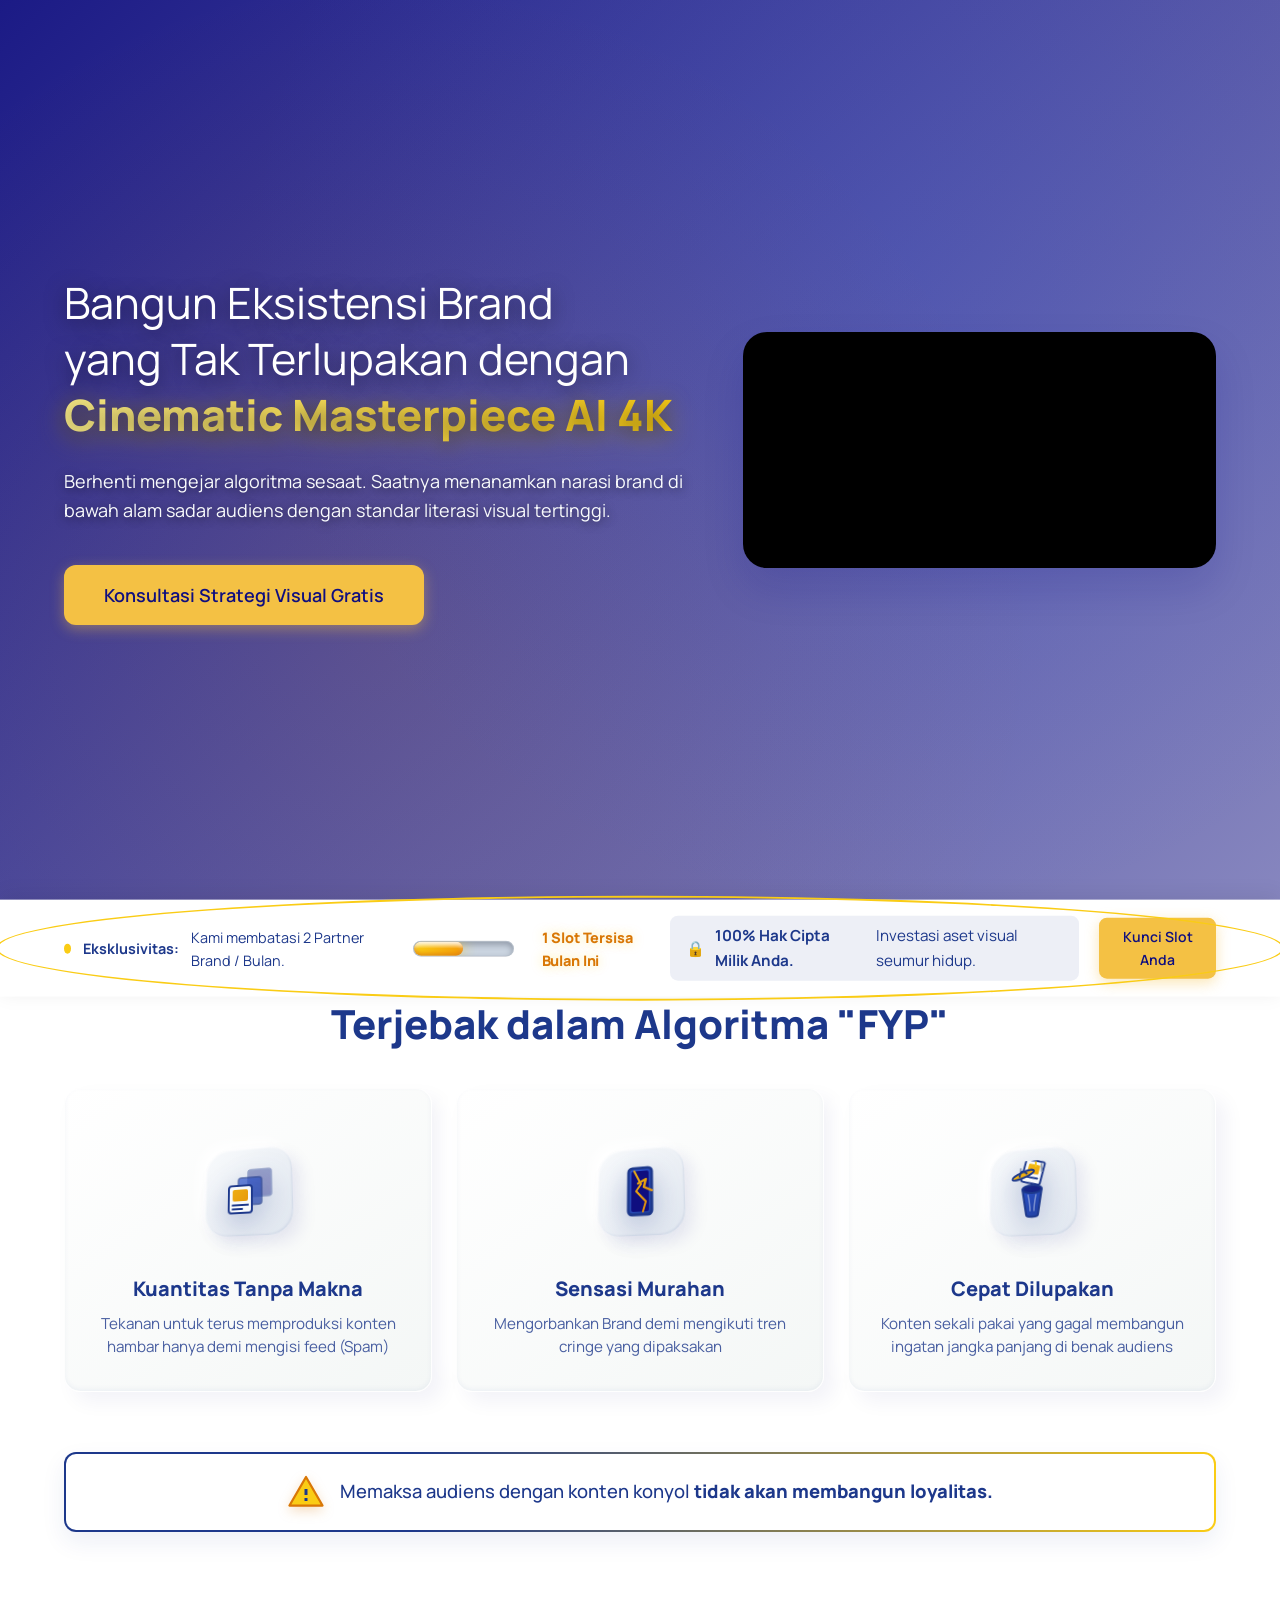
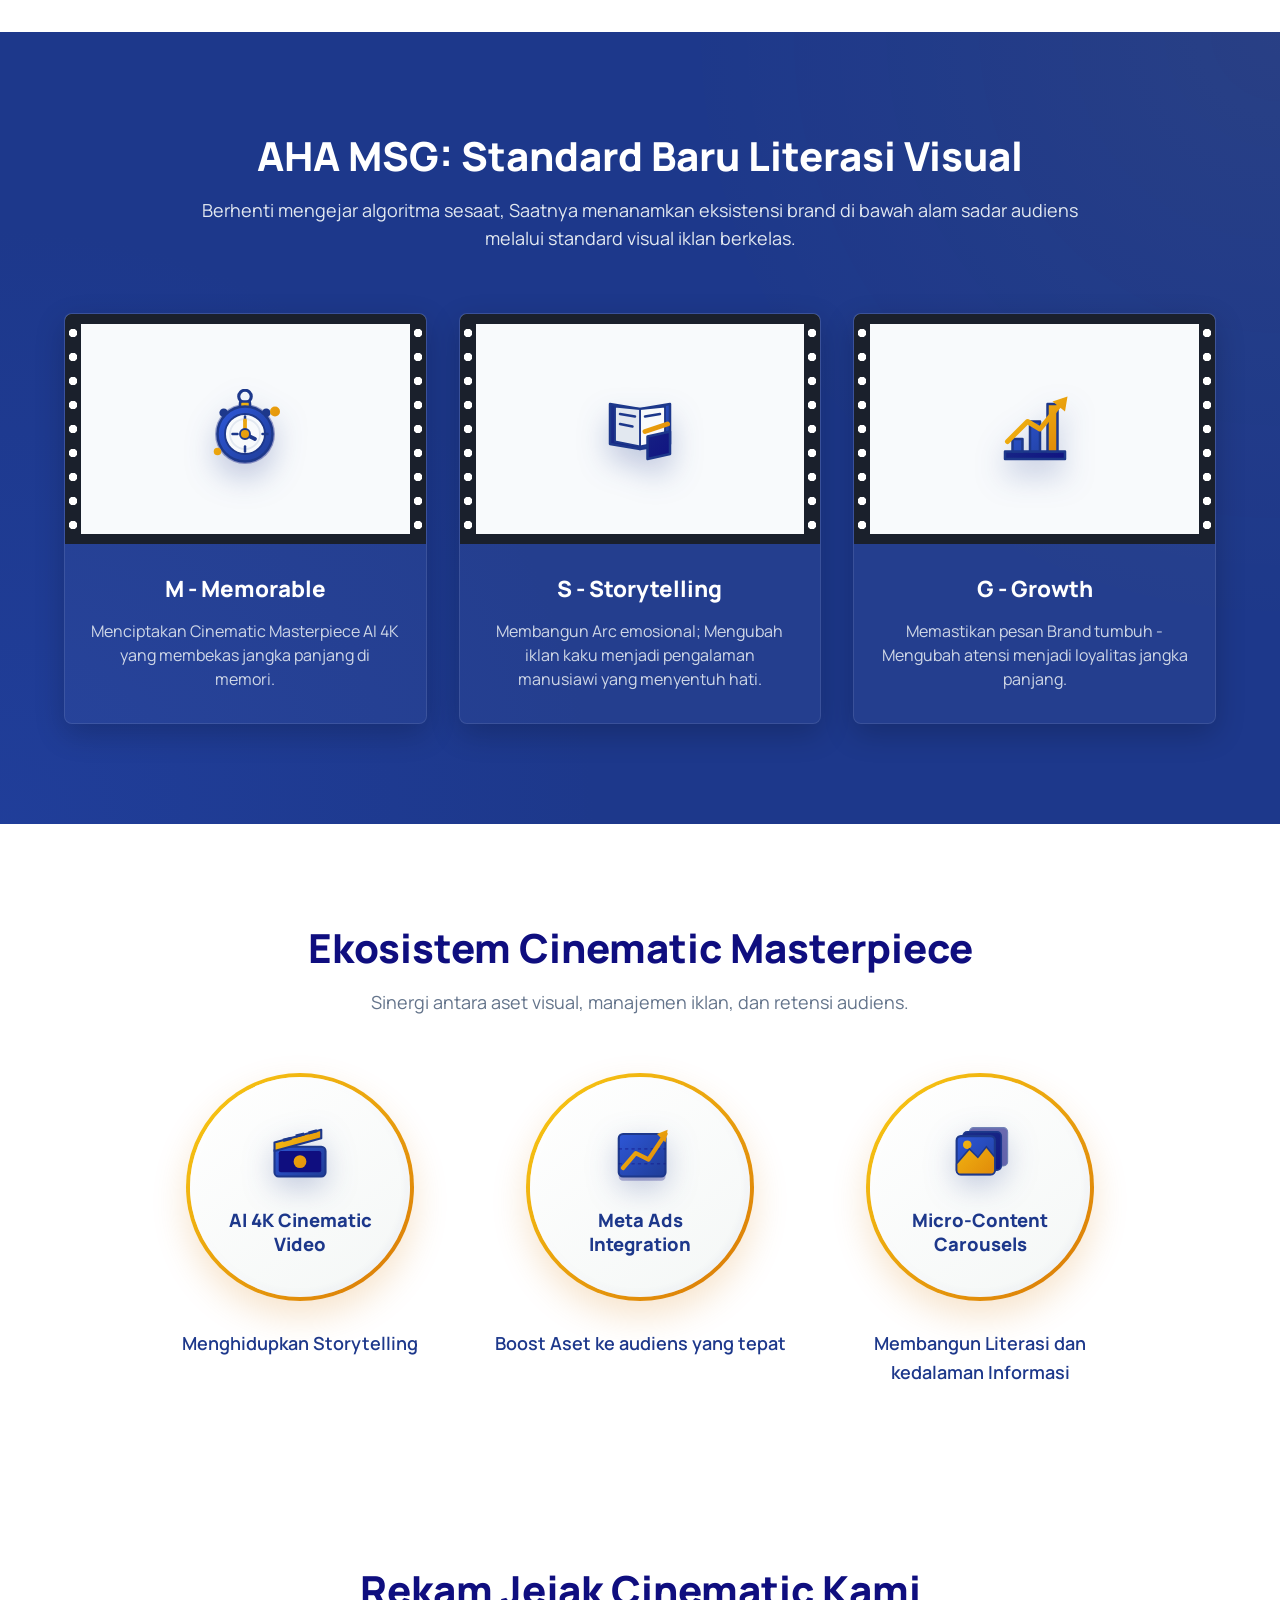
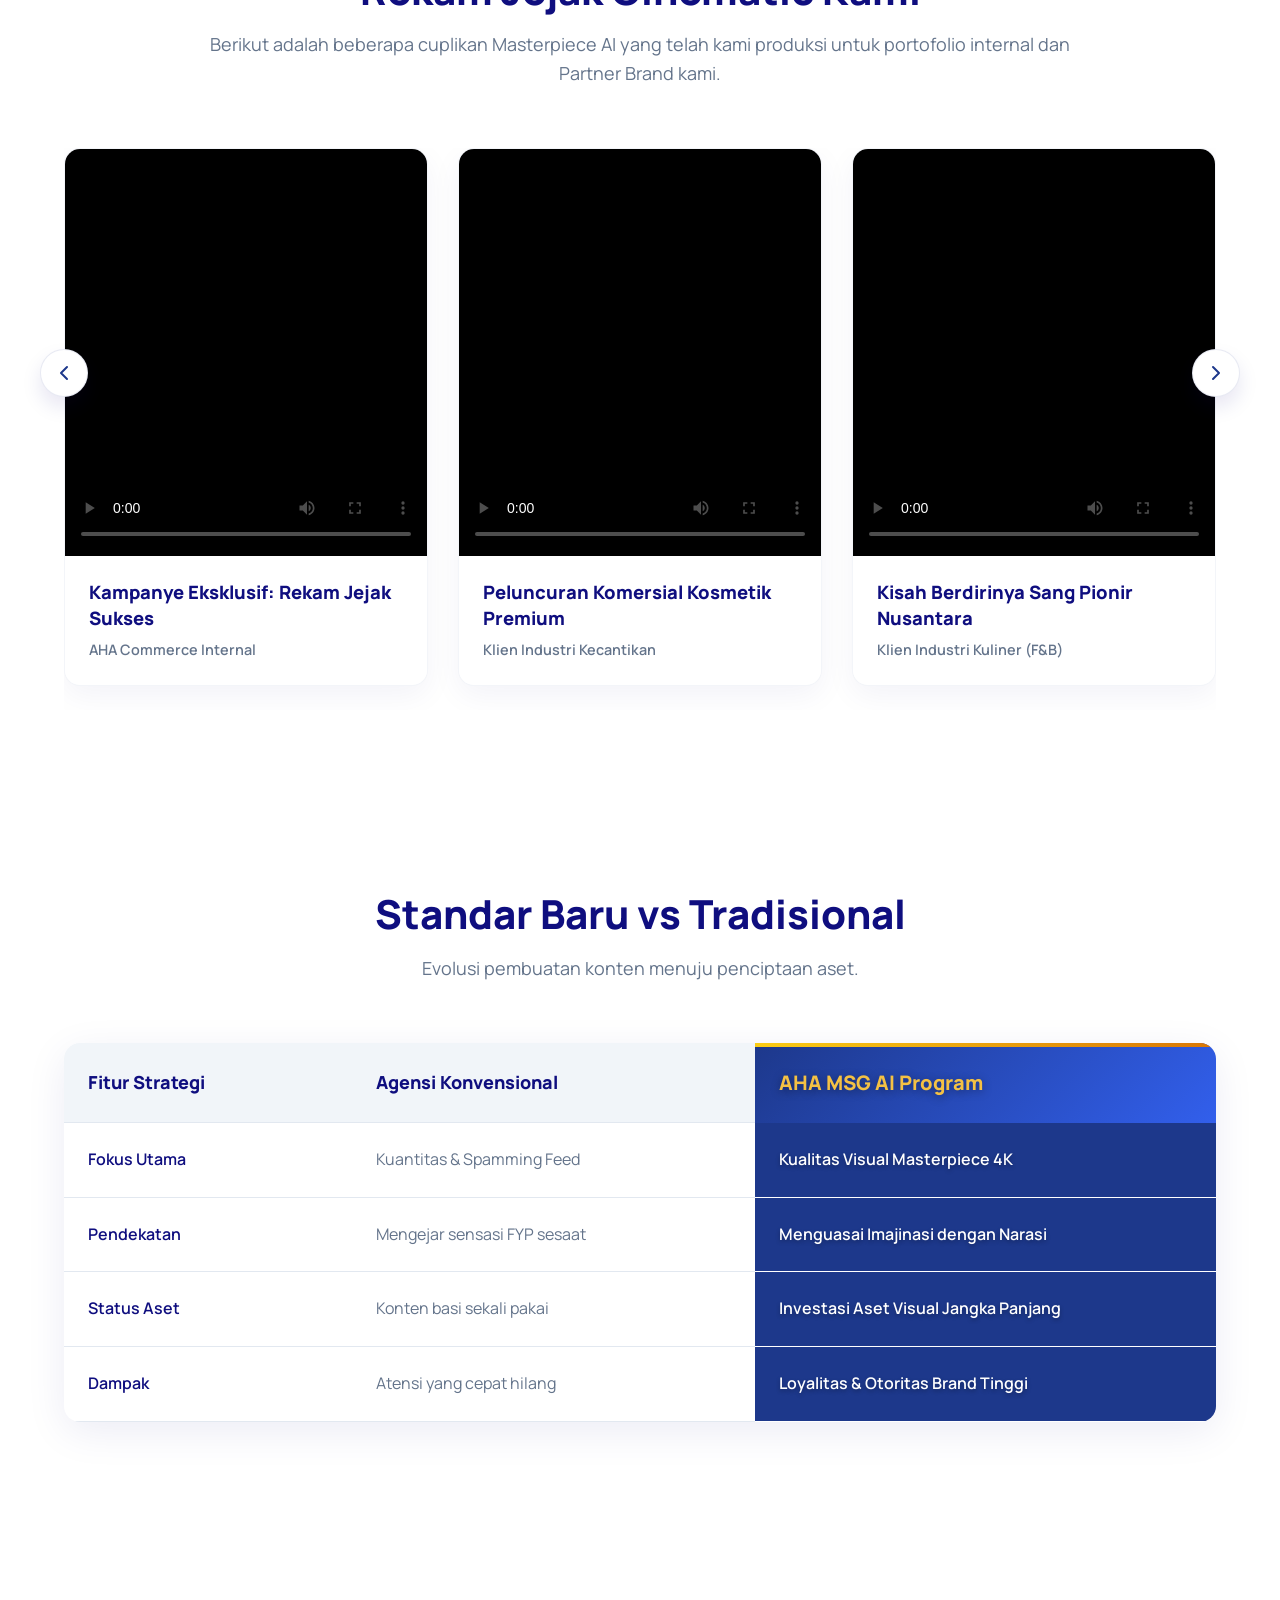
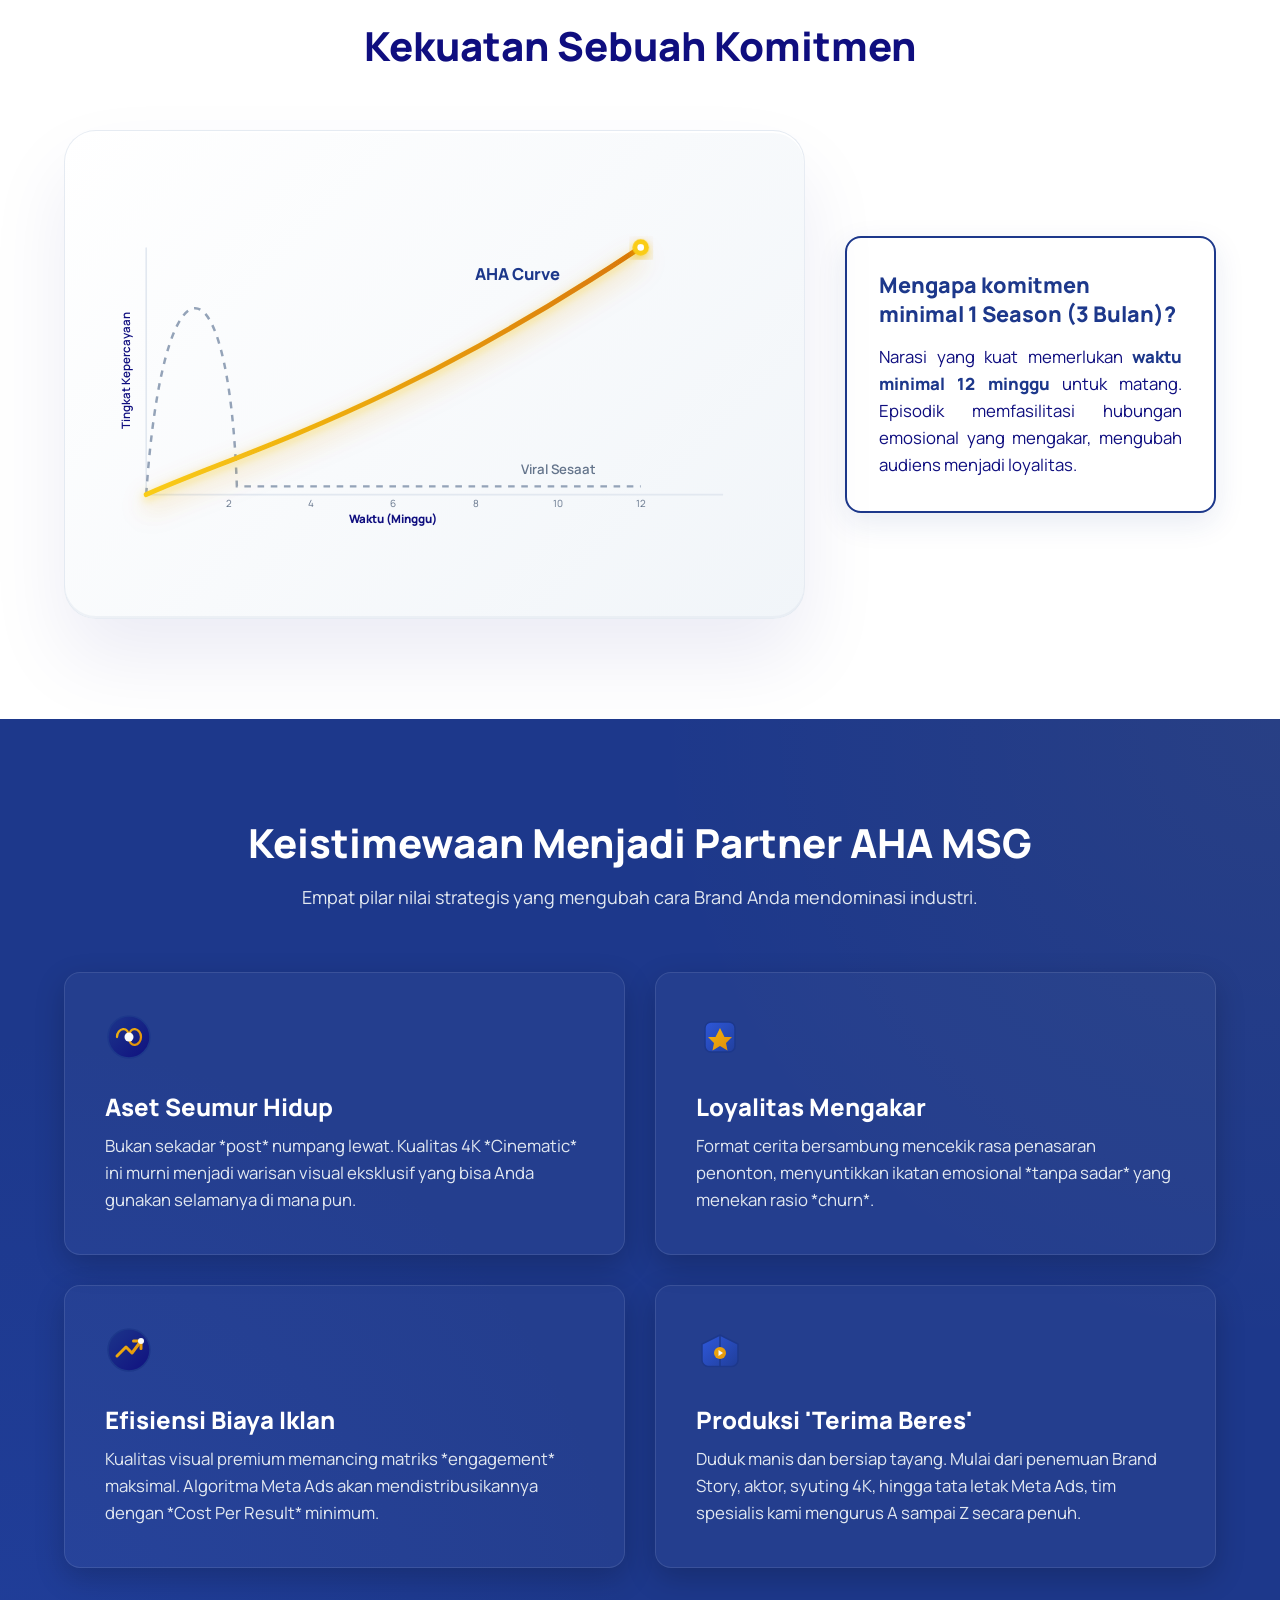
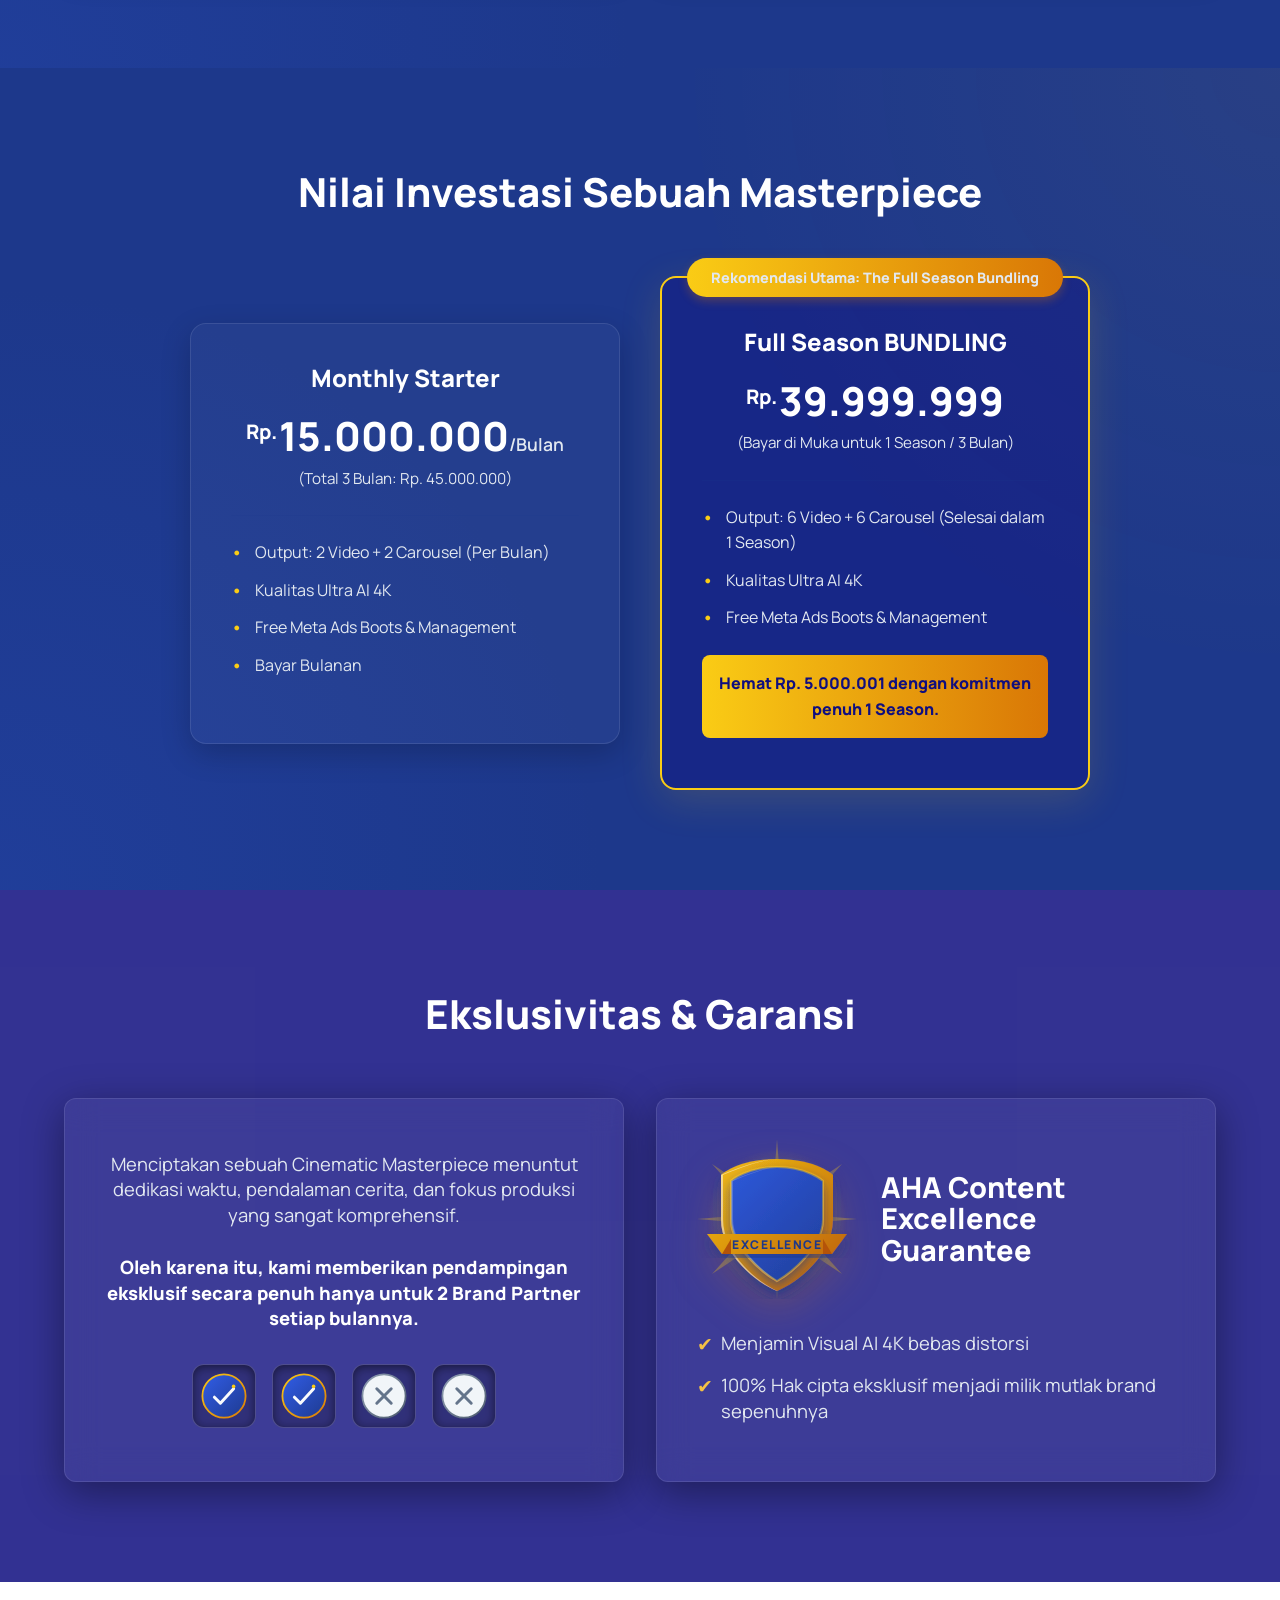
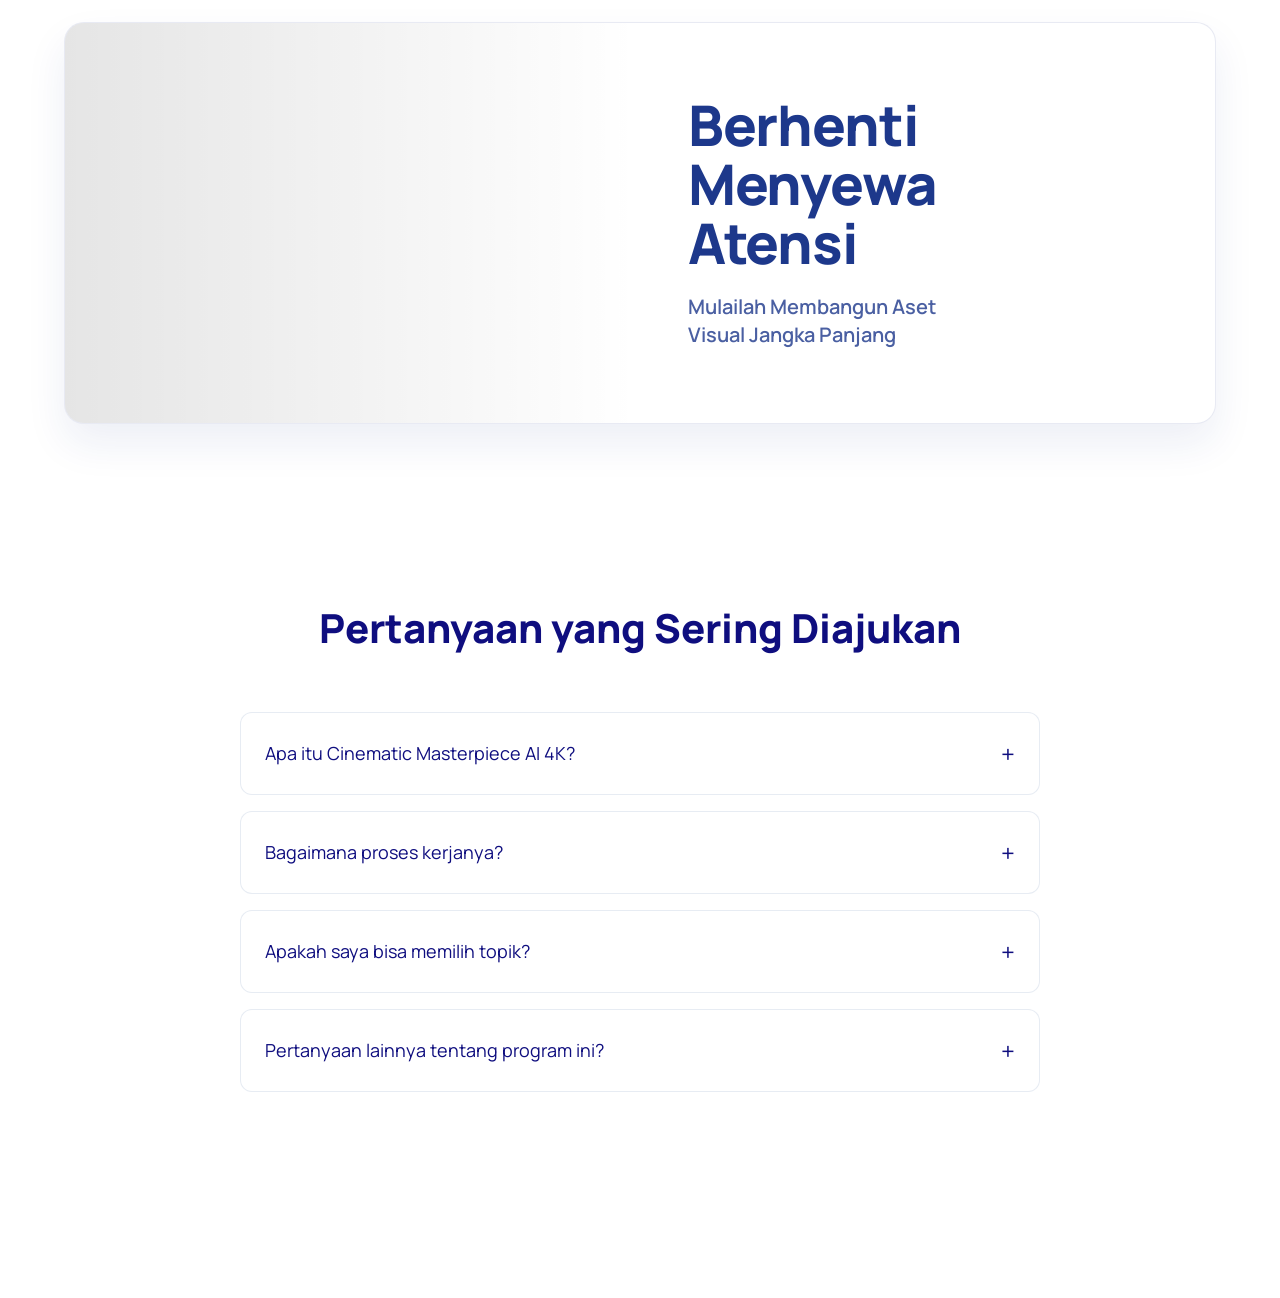
==== commit 1b5566c4: "feat: tambahkan efek mewah Neumorphic dan glow SVG pada chart AHA Curve" ====
--- a/index.html
+++ b/index.html
@@ -4,7 +4,7 @@
     <meta charset="UTF-8">
     <meta name="viewport" content="width=device-width, initial-scale=1.0">
     <title>AHA MSG - Superpower Your Brand dengan AI 4K</title>
-    <meta name="description" content="Ubah atensi menjadi loyalitas melalui Mahakarya Visual. AHA MSG menawarkan strategi visual cinematic AI 4K untuk investasi brand jangka panjang Anda.">
+    <meta name="description" content="Ubah atensi menjadi loyalitas melalui Masterpiece Visual. AHA MSG menawarkan strategi visual cinematic AI 4K untuk investasi brand jangka panjang Anda.">
     
     <!-- Google Fonts: Manrope -->
     <link rel="preconnect" href="https://fonts.googleapis.com">
@@ -12,7 +12,7 @@
     <link href="https://fonts.googleapis.com/css2?family=Manrope:wght@400;500;600;800&display=swap" rel="stylesheet">
     
     <!-- Custom CSS -->
-    <link rel="stylesheet" href="style.css">
+    <link rel="stylesheet" href="style.css?v=3">
 </head>
 <body>
 
@@ -29,7 +29,7 @@
                 <div class="hero-text-content reveal-text">
                     <h1 class="hero-title fw-regular">
                         Bangun Eksistensi Brand yang Tak Terlupakan dengan
-                        <strong class="gradient-text fw-800">Cinematic Masterpiece AI 4K.</strong>
+                        <strong class="gradient-text fw-800">Cinematic Masterpiece AI 4K</strong>
                     </h1>
                     <p class="hero-subtitle delay-1">
                         Berhenti mengejar algoritma sesaat. Saatnya menanamkan narasi brand di bawah alam sadar audiens dengan standar literasi visual tertinggi.
@@ -250,7 +250,7 @@
                         </div>
                         <div class="msg-text">
                             <h3>M - Memorable</h3>
-                            <p>Menciptakan Cinematic Masterpiece AI 4K yang membekas jangka panjang di memori</p>
+                            <p>Menciptakan Cinematic Masterpiece AI 4K yang membekas jangka panjang di memori.</p>
                         </div>
                     </div>
                     
@@ -293,7 +293,7 @@
                         </div>
                         <div class="msg-text">
                             <h3>G - Growth</h3>
-                            <p>Memastikan pesan Brand tumbuh - Mengubah atensi menjadi loyalitas jangka panjang</p>
+                            <p>Memastikan pesan Brand tumbuh - Mengubah atensi menjadi loyalitas jangka panjang.</p>
                         </div>
                     </div>
                 </div>
@@ -395,7 +395,7 @@
             <div class="container">
                 <div class="section-header reveal-up">
                     <h2 class="section-title text-center">Rekam Jejak Cinematic Kami</h2>
-                    <p class="section-desc text-center">Berikut adalah beberapa cuplikan mahakarya AI yang telah kami produksi untuk portofolio internal dan <i>Partner Brand</i> kami.</p>
+                    <p class="section-desc text-center">Berikut adalah beberapa cuplikan Masterpiece AI yang telah kami produksi untuk portofolio internal dan Partner Brand kami.</p>
                 </div>
                 
                 <div class="portfolio-carousel-wrapper reveal-up delay-1">
@@ -469,7 +469,7 @@
                                 </video>
                             </div>
                             <div class="video-info">
-                                <h3 class="video-title">Eksplorasi Mahakarya Fashion</h3>
+                                <h3 class="video-title">Eksplorasi Masterpiece Fashion</h3>
                                 <p class="video-brand">Klien Gaya Hidup Eksklusif</p>
                             </div>
                         </div>
@@ -503,7 +503,7 @@
                             <tr>
                                 <td>Fokus Utama</td>
                                 <td class="col-traditional">Kuantitas & Spamming Feed</td>
-                                <td class="col-aha">Kualitas Visual Mahakarya 4K</td>
+                                <td class="col-aha">Kualitas Visual Masterpiece 4K</td>
                             </tr>
                             <tr>
                                 <td>Pendekatan</td>
@@ -558,17 +558,22 @@
                             <text x="550" y="325" fill="#64748B" font-size="16" font-weight="600" text-anchor="middle">Viral Sesaat</text>
                             
                             <!-- Path: Narasi Episodik (AHA Curve - Blue Gradient) -->
-                            <path id="pathAHA" d="M 50 350 C 160 300, 350 250, 650 50" fill="none" class="path-aha" stroke="url(#ahaGradient)" stroke-width="5" stroke-linecap="round"/>
-                            <circle cx="650" cy="50" r="8" fill="#F4C144" class="aha-curve-dot" />
-                            <text x="500" y="90" fill="#1D388B" font-size="20" font-weight="800" text-anchor="middle">AHA Curve</text>
-
-                            <!-- Gradient Def -->
-                            <defs>
-                                <linearGradient id="ahaGradient" x1="0%" y1="0%" x2="100%" y2="0%">
-                                    <stop offset="0%" stop-color="#FACC15" />
-                                    <stop offset="100%" stop-color="#D97706" />
-                                </linearGradient>
-                            </defs>
+                              <path id="pathAHA" d="M 50 350 C 160 300, 350 250, 650 50" fill="none" class="path-aha" stroke="url(#ahaGradient)" stroke-width="6" stroke-linecap="round" filter="url(#goldGlow)"/>
+                              <circle cx="650" cy="50" r="10" fill="#FACC15" class="aha-curve-dot" filter="url(#goldGlow)" />
+                              <circle cx="650" cy="50" r="4" fill="#FFFFFF" />
+                              <text x="500" y="90" fill="#1D388B" font-size="20" font-weight="800" text-anchor="middle">AHA Curve</text>
+  
+                              <!-- Gradient Def -->
+                              <defs>
+                                  <linearGradient id="ahaGradient" x1="0%" y1="0%" x2="100%" y2="0%">
+                                      <stop offset="0%" stop-color="#FACC15" />
+                                      <stop offset="100%" stop-color="#D97706" />
+                                  </linearGradient>
+                                  <filter id="goldGlow" x="-20%" y="-20%" width="140%" height="140%">
+                                      <feDropShadow dx="0" dy="12" stdDeviation="15" flood-color="#D97706" flood-opacity="0.4"/>
+                                      <feDropShadow dx="0" dy="4" stdDeviation="5" flood-color="#FACC15" flood-opacity="0.5"/>
+                                  </filter>
+                              </defs>
                         </svg>
                     </div>
                     
@@ -585,7 +590,7 @@
             <div class="container">
                 <div class="section-header reveal-up">
                     <h2 class="section-title">Keistimewaan Menjadi Partner AHA MSG</h2>
-                    <p class="section-desc">Empat pilar nilai strategis yang mengubah cara <i>brand</i> Anda mendominasi industri.</p>
+                    <p class="section-desc">Empat pilar nilai strategis yang mengubah cara Brand Anda mendominasi industri.</p>
                 </div>
                 
                 <div class="benefits-grid reveal-up delay-1">
@@ -640,7 +645,7 @@
                             </svg>
                         </div>
                         <h3 class="benefit-title">Produksi 'Terima Beres'</h3>
-                        <p class="benefit-desc">Duduk manis dan bersiap tayang. Mulai dari penemuan *brand story*, aktor, syuting 4K, hingga tata letak Meta Ads, tim spesialis kami mengurus A sampai Z secara penuh.</p>
+                        <p class="benefit-desc">Duduk manis dan bersiap tayang. Mulai dari penemuan Brand Story, aktor, syuting 4K, hingga tata letak Meta Ads, tim spesialis kami mengurus A sampai Z secara penuh.</p>
                     </div>
                 </div>
             </div>
@@ -650,7 +655,7 @@
         <section class="section pricing bg-navy" id="harga">
             <div class="container">
                 <div class="section-header reveal-up">
-                    <h2 class="section-title">Nilai Investasi Sebuah Mahakarya</h2>
+                    <h2 class="section-title">Nilai Investasi Sebuah Masterpiece</h2>
                 </div>
                 
                 <div class="pricing-grid reveal-up delay-1">
@@ -663,7 +668,7 @@
                         <p class="price-sub">(Total 3 Bulan: Rp. 45.000.000)</p>
                         <hr class="price-divider">
                         <ul class="features">
-                            <li>Output: 2 Video + 2 Carousel per bulan.</li>
+                            <li>Output: 2 Video + 2 Carousel (Per Bulan)</li>
                             <li>Kualitas Ultra AI 4K</li>
                             <li>Free Meta Ads Boots & Management</li>
                             <li>Bayar Bulanan</li>
@@ -682,7 +687,7 @@
                         <p class="price-sub">(Bayar di Muka untuk 1 Season / 3 Bulan)</p>
                         <hr class="price-divider">
                         <ul class="features">
-                            <li>Output: 6 Video + 6 Carousel (Selesai dalam 1 Season).</li>
+                            <li>Output: 6 Video + 6 Carousel (Selesai dalam 1 Season)</li>
                             <li>Kualitas Ultra AI 4K</li>
                             <li>Free Meta Ads Boots & Management</li>
                         </ul>
@@ -696,6 +701,10 @@
 
         <!-- Ekslusivitas & Garansi -->
         <section class="section guarantee" id="garansi">
+            <video autoplay loop muted playsinline class="guarantee-bg-video">
+                <source src="hero2.mp4" type="video/mp4">
+            </video>
+            <div class="guarantee-overlay"></div>
             <div class="container">
                 <div class="section-header reveal-up">
                     <h2 class="section-title">Ekslusivitas & Garansi</h2>
@@ -704,7 +713,7 @@
                 <div class="guarantee-grid reveal-up delay-1">
                     <!-- Left Card: Kapasitas Optimal -->
                     <div class="guarantee-card capacity-card">
-                        <p class="capacity-desc text-center">Untuk menjaga Standard Cinematic Masterpiece, produksi dibatasi hanya 4 Video/Bulan.<br><br><strong>Oleh karena itu, kami hanya bisa menerima maksimal 2 Brand Partner setiap bulannya.</strong></p>
+                          <p class="capacity-desc text-center">Menciptakan sebuah Cinematic Masterpiece menuntut dedikasi waktu, pendalaman cerita, dan fokus produksi yang sangat komprehensif.<br><br><strong>Oleh karena itu, kami memberikan pendampingan eksklusif secara penuh hanya untuk 2 Brand Partner setiap bulannya.</strong></p>
                         
                         <div class="capacity-boxes">
                             <div class="cap-box check">
@@ -807,8 +816,8 @@
                             <h3 class="badge-title">AHA Content<br>Excellence<br>Guarantee</h3>
                         </div>
                         <ul class="guarantee-list">
-                            <li>Menjamin Visual AI 4K bebas distorsi.</li>
-                            <li>100% Hak cipta ekslusif menjadi milik mutlak brand sepenuhnya.</li>
+                            <li>Menjamin Visual AI 4K bebas distorsi</li>
+                            <li>100% Hak cipta eksklusif menjadi milik mutlak brand sepenuhnya</li>
                         </ul>
                     </div>
                 </div>
@@ -821,7 +830,7 @@
                 <div class="engagement-strip reveal-up">
                     <div class="strip-image"></div>
                     <div class="strip-content">
-                        <h2>Berhenti<br>Menyewa<br>Atensi.</h2>
+                        <h2>Berhenti<br>Menyewa<br>Atensi</h2>
                         <p>Mulailah Membangun Aset<br>Visual Jangka Panjang</p>
                     </div>
                 </div>
@@ -901,3 +910,4 @@
     <script src="script.js"></script>
 </body>
 </html>
+
--- a/style.css
+++ b/style.css
@@ -841,11 +841,11 @@
 }
 
 .chart-container {
-  background: var(--bg-light);
-  border-radius: 24px;
+  background: linear-gradient(135deg, #ffffff 0%, #f1f5f9 100%);
+  border-radius: 32px;
   padding: 40px;
-  box-shadow: 0 10px 40px rgba(15, 14, 127, 0.05);
-  border: 1px solid rgba(226, 232, 240, 0.6);
+  box-shadow: 0 40px 80px rgba(15, 14, 127, 0.08), inset 0 2px 0 #ffffff, inset 0 -2px 0 rgba(226, 232, 240, 0.5);
+  border: 1px solid rgba(226, 232, 240, 0.8);
   position: relative;
   overflow: hidden;
 }
@@ -1043,29 +1043,13 @@
 }
 
 /* --- Ekslusivitas & Garansi --- */
-.guarantee {
-  background-color: var(--bg-light);
-}
-
-.guarantee .section-title {
-  text-align: center;
-}
-
-.guarantee-grid {
-  display: grid;
-  grid-template-columns: 1fr 1fr;
-  gap: 32px;
-}
-
-.guarantee-card {
-  background: #FFFFFF;
-  border: 2px solid var(--primary-start);
-  border-radius: 12px;
-  padding: 40px;
-  box-shadow: 0 10px 20px rgba(29, 56, 139, 0.05);
-  display: flex;
-  flex-direction: column;
-}
+.guarantee { position: relative; overflow: hidden; color: #FFFFFF; }
+.guarantee-bg-video { position: absolute; top: 0; left: 0; width: 100%; height: 100%; object-fit: cover; z-index: 0; }
+.guarantee-overlay { position: absolute; top: 0; left: 0; width: 100%; height: 100%; background: rgba(15, 14, 127, 0.85); z-index: 1; }
+.guarantee .container { position: relative; z-index: 2; }
+.guarantee .section-title { text-align: center; color: #FFFFFF; }
+.guarantee-grid { display: grid; grid-template-columns: 1fr 1fr; gap: 32px; }
+.guarantee-card { background: rgba(255, 255, 255, 0.05); backdrop-filter: blur(16px); -webkit-backdrop-filter: blur(16px); border: 1px solid rgba(255, 255, 255, 0.1); border-radius: 12px; padding: 40px; box-shadow: 0 10px 40px rgba(0, 0, 0, 0.4); display: flex; flex-direction: column; }
 
 .capacity-card {
   justify-content: center;
@@ -1074,15 +1058,20 @@
 .guarantee-header {
   font-size: 1.5rem;
   font-weight: 800;
-  color: var(--primary-start);
+  color: #FFFFFF;
   margin-bottom: 16px;
 }
 
 .capacity-desc {
   font-size: 1.15rem;
-  color: var(--primary-start);
+  color: #E2E8F0;
   margin-bottom: 32px;
   line-height: 1.4;
+}
+
+.capacity-desc strong {
+  color: #FFFFFF;
+  font-weight: 800;
 }
 
 .capacity-boxes {
@@ -1094,10 +1083,10 @@
 .cap-box {
   width: 64px;
   height: 64px;
-  border: 1px solid rgba(29, 56, 139, 0.15);
+  border: 1px solid rgba(255, 255, 255, 0.15);
   border-radius: 12px;
-  background: linear-gradient(135deg, #ffffff, #f4f7f6);
-  box-shadow: 0 4px 15px rgba(29, 56, 139, 0.08);
+  background: rgba(0, 0, 0, 0.2);
+  box-shadow: inset 0 2px 10px rgba(0, 0, 0, 0.5);
   display: flex;
   align-items: center;
   justify-content: center;
@@ -1157,7 +1146,7 @@
 .badge-title {
   font-size: 1.8rem;
   font-weight: 800;
-  color: var(--primary-start);
+  color: #FFFFFF;
   line-height: 1.1;
 }
 
@@ -1172,18 +1161,17 @@
   padding-left: 24px;
   margin-bottom: 16px;
   font-size: 1.15rem;
-  color: var(--primary-start);
+  color: #E2E8F0;
   line-height: 1.4;
 }
 
 .guarantee-list li::before {
-  content: '•';
+  content: '\2714';
   position: absolute;
   left: 0;
-  color: var(--primary-start);
-  font-size: 1.5rem;
-  line-height: 1;
-  top: -2px;
+  color: var(--accent-yellow);
+  font-size: 1.2rem;
+  top: 0px;
 }
 
 /* --- Pre-FAQ Engagement Banner --- */
@@ -1491,12 +1479,17 @@
   .badge-header { flex-direction: column; text-align: center; }
   .guarantee-card { padding: 30px 20px; }
   .badge-svg { width: 120px; height: 120px; }
-  .cap-box { width: 50px; height: 50px; }
-  .cap-box svg { width: 36px; height: 36px; }
-  .compare-table th, .compare-table td { padding: 16px 12px; font-size: 0.9rem; }
-  .amount { font-size: 2.5rem; }
-  .mobile-grow { flex-grow: 1; text-align: center; }
-  .ownership-guarantee { width: 100%; justify-content: center; }
+  .cap-box {
+  width: 64px;
+  height: 64px;
+  border: 1px solid rgba(255, 255, 255, 0.15);
+  border-radius: 12px;
+  background: rgba(0, 0, 0, 0.2);
+  box-shadow: inset 0 2px 10px rgba(0, 0, 0, 0.5);
+  display: flex;
+  align-items: center;
+  justify-content: center;
+}
   .faq-question { padding: 20px; font-size: 1rem; }
   .faq-answer p { padding: 0 20px 20px 20px; }
 }
@@ -1558,3 +1551,5 @@
 .hero-eyebrow {
   color: #FACC15 !important;
 }
+
+
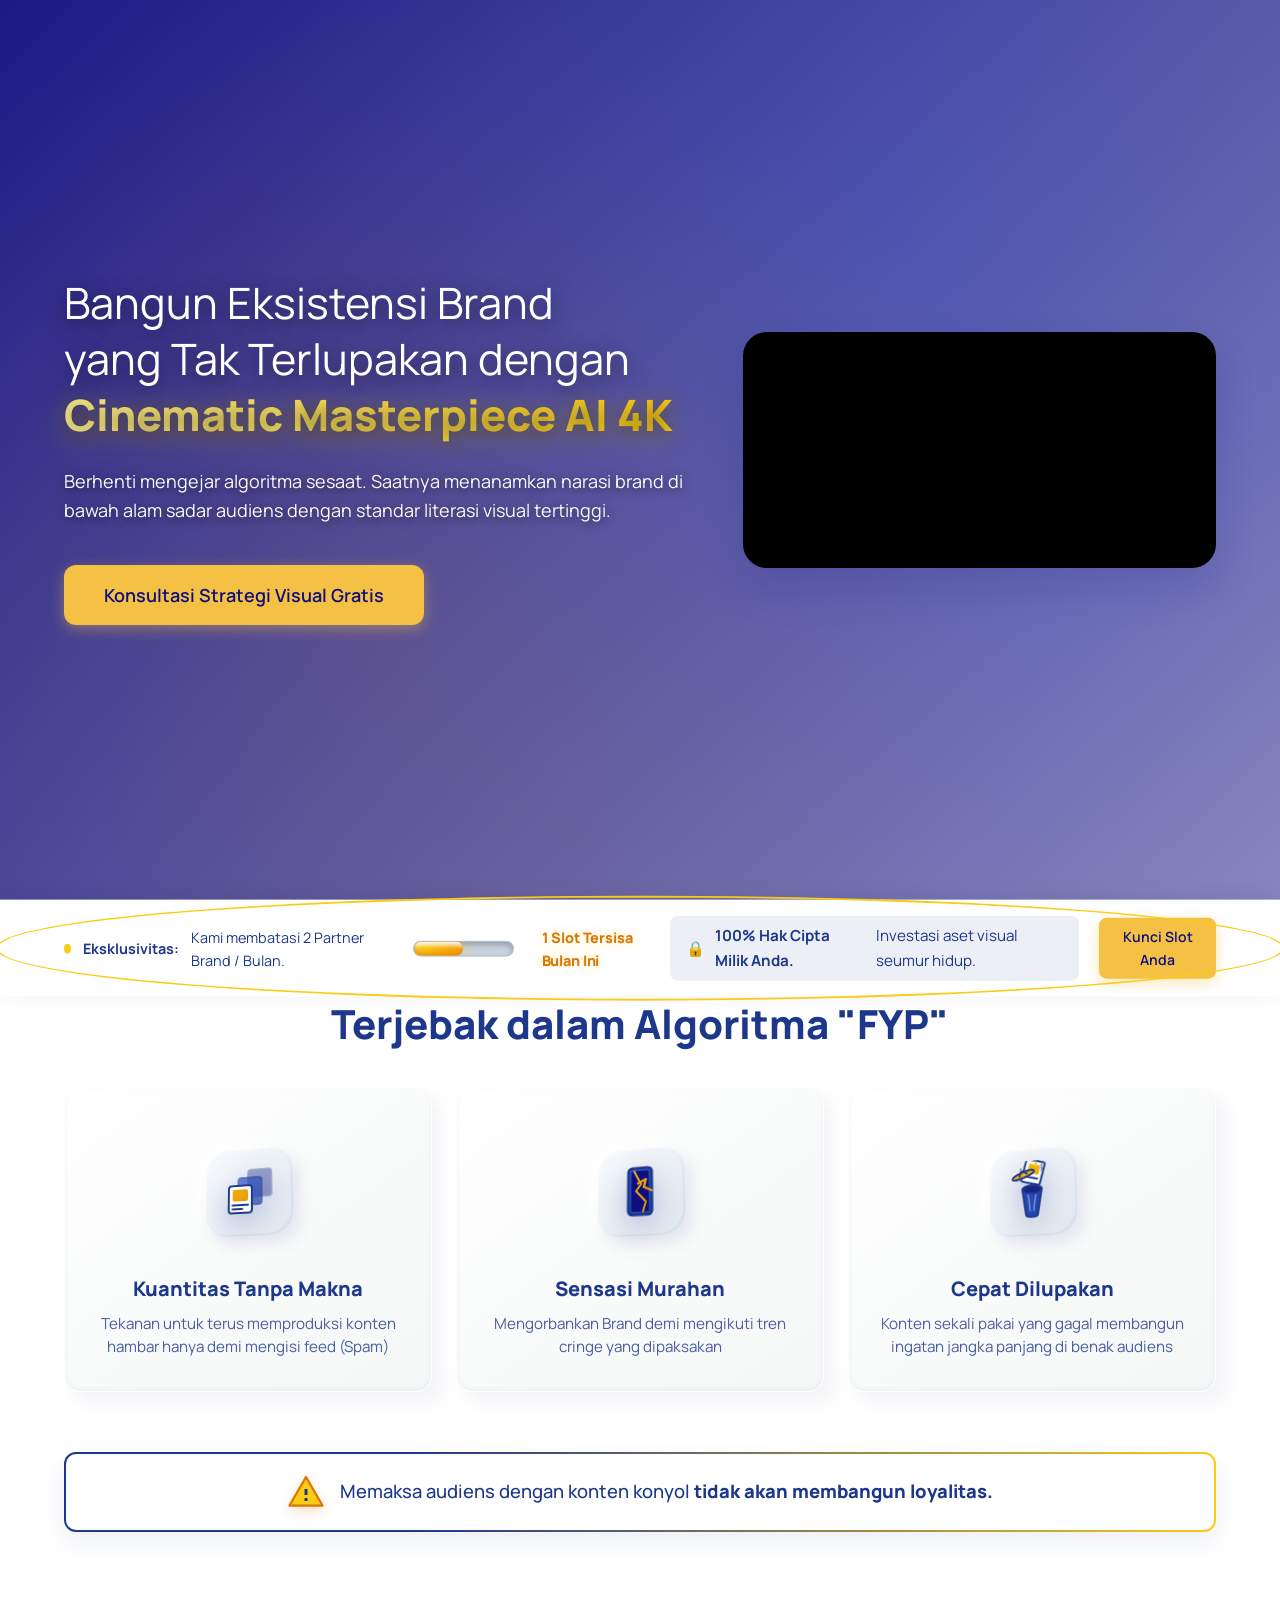
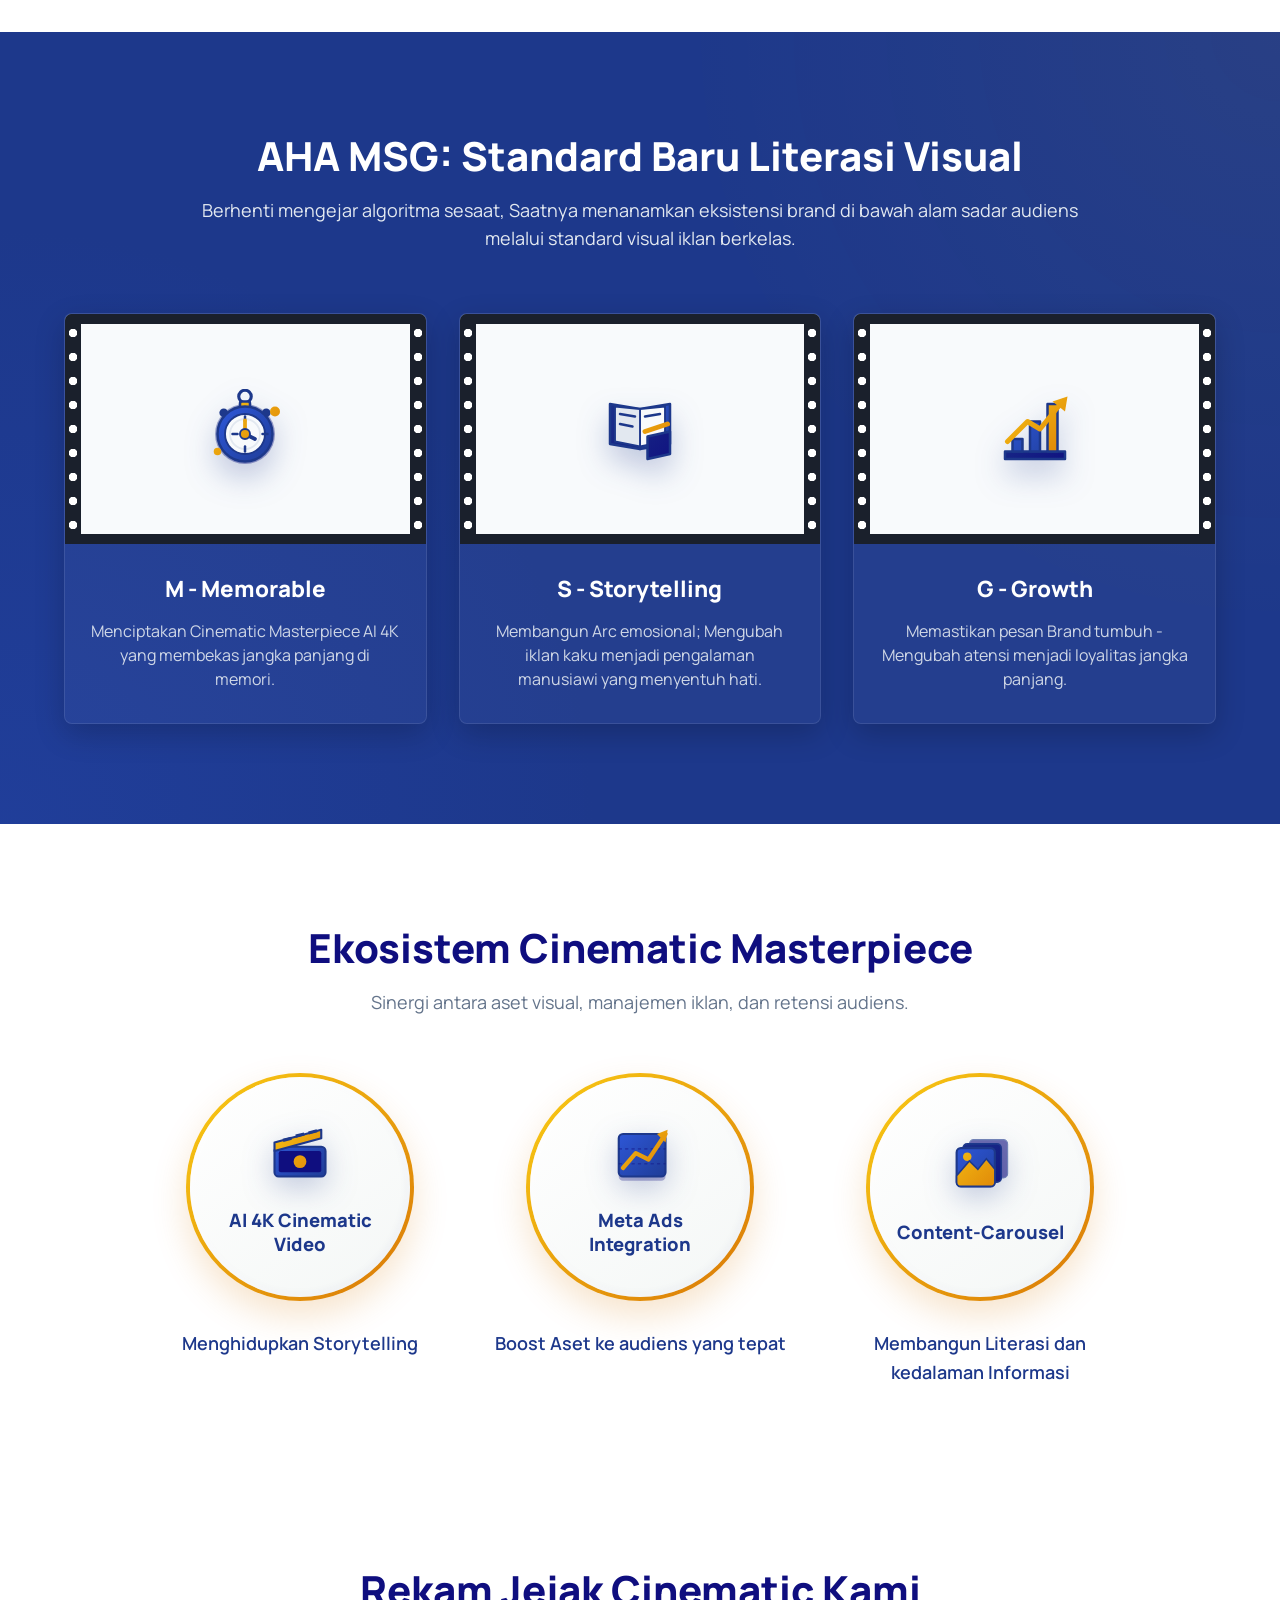
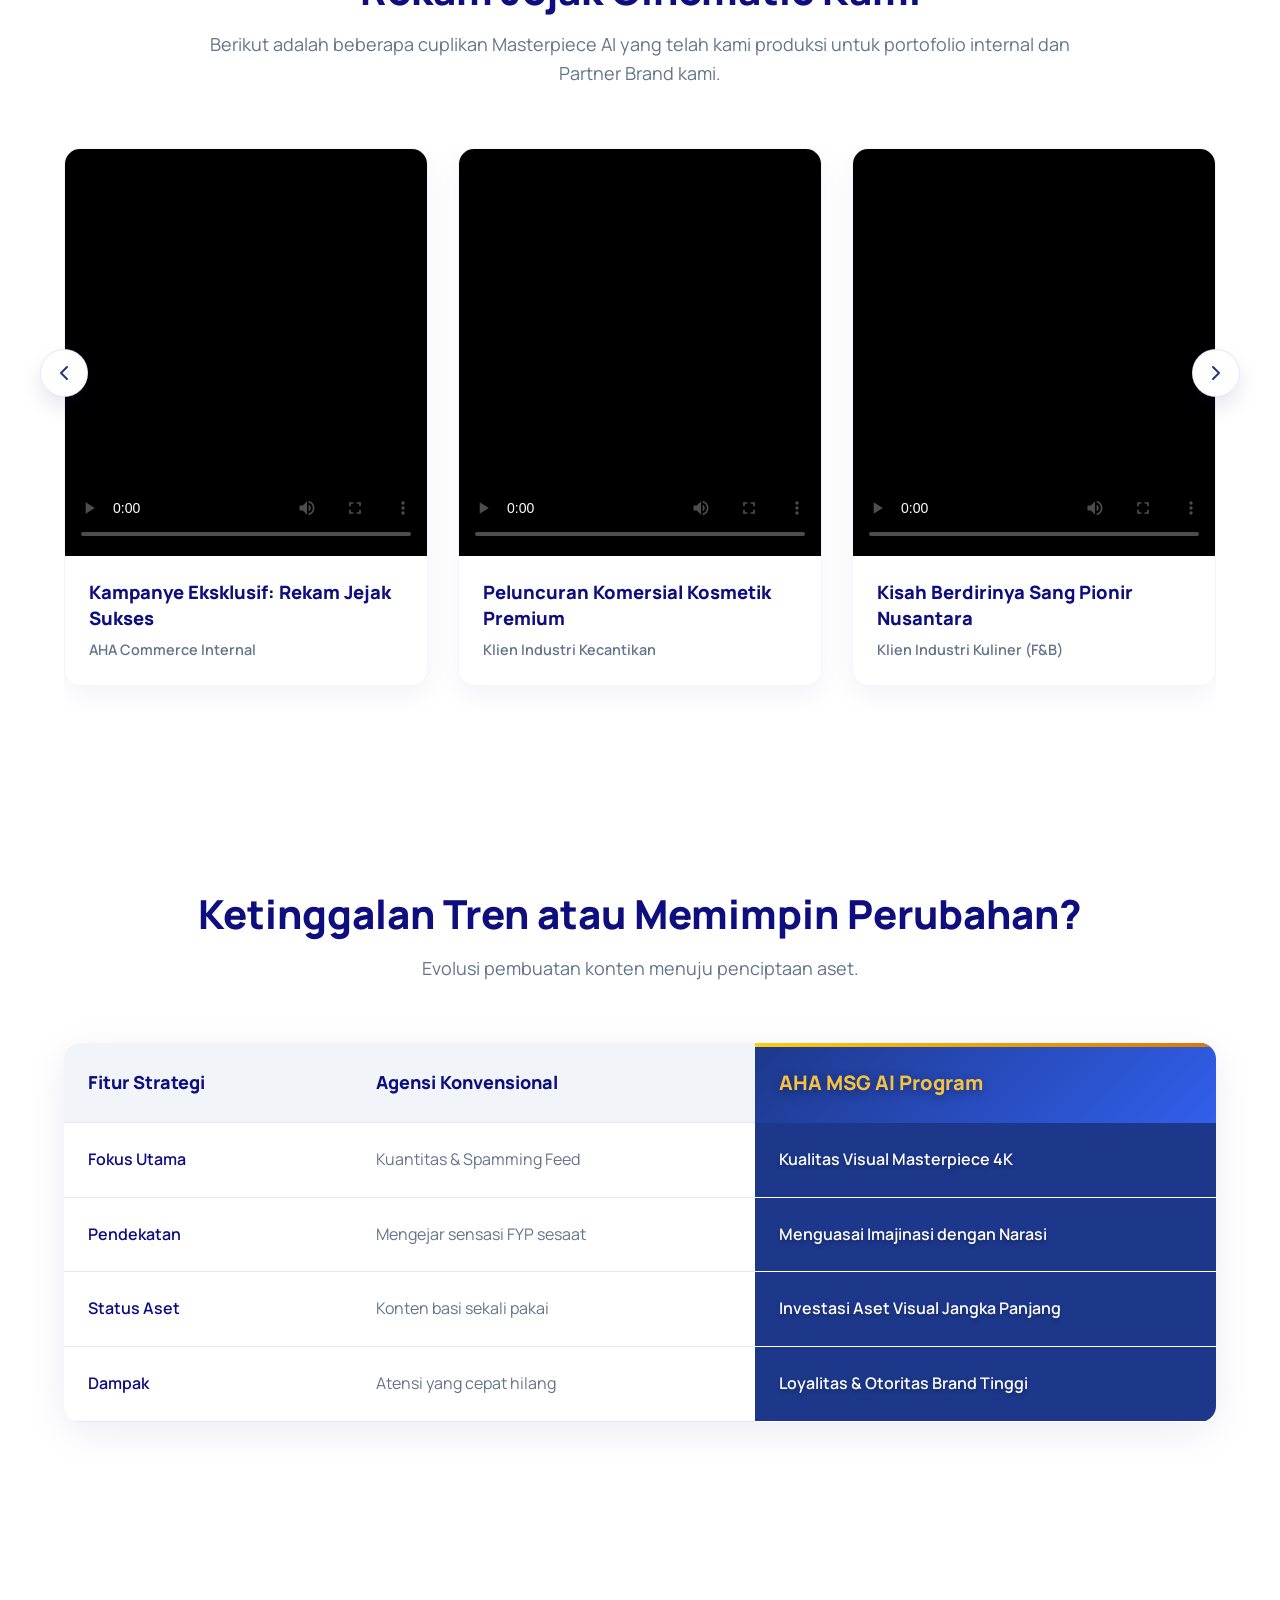
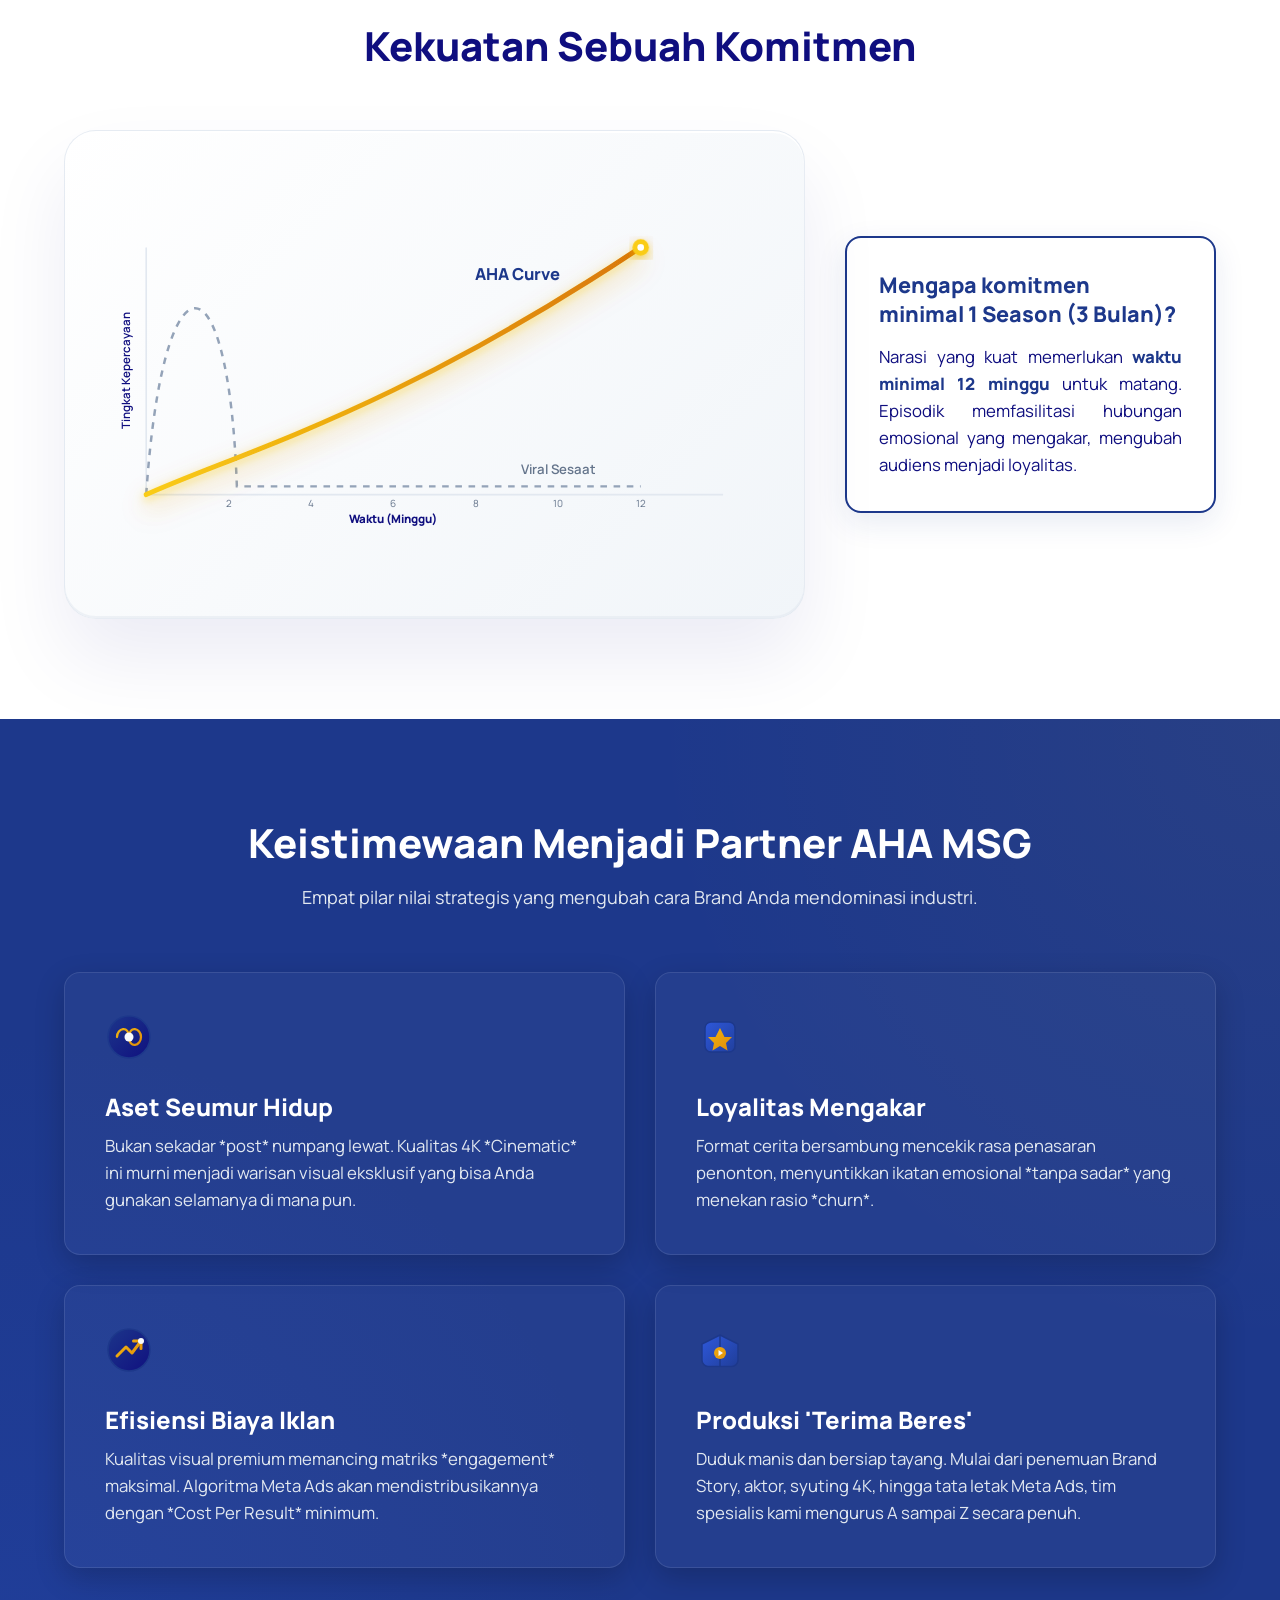
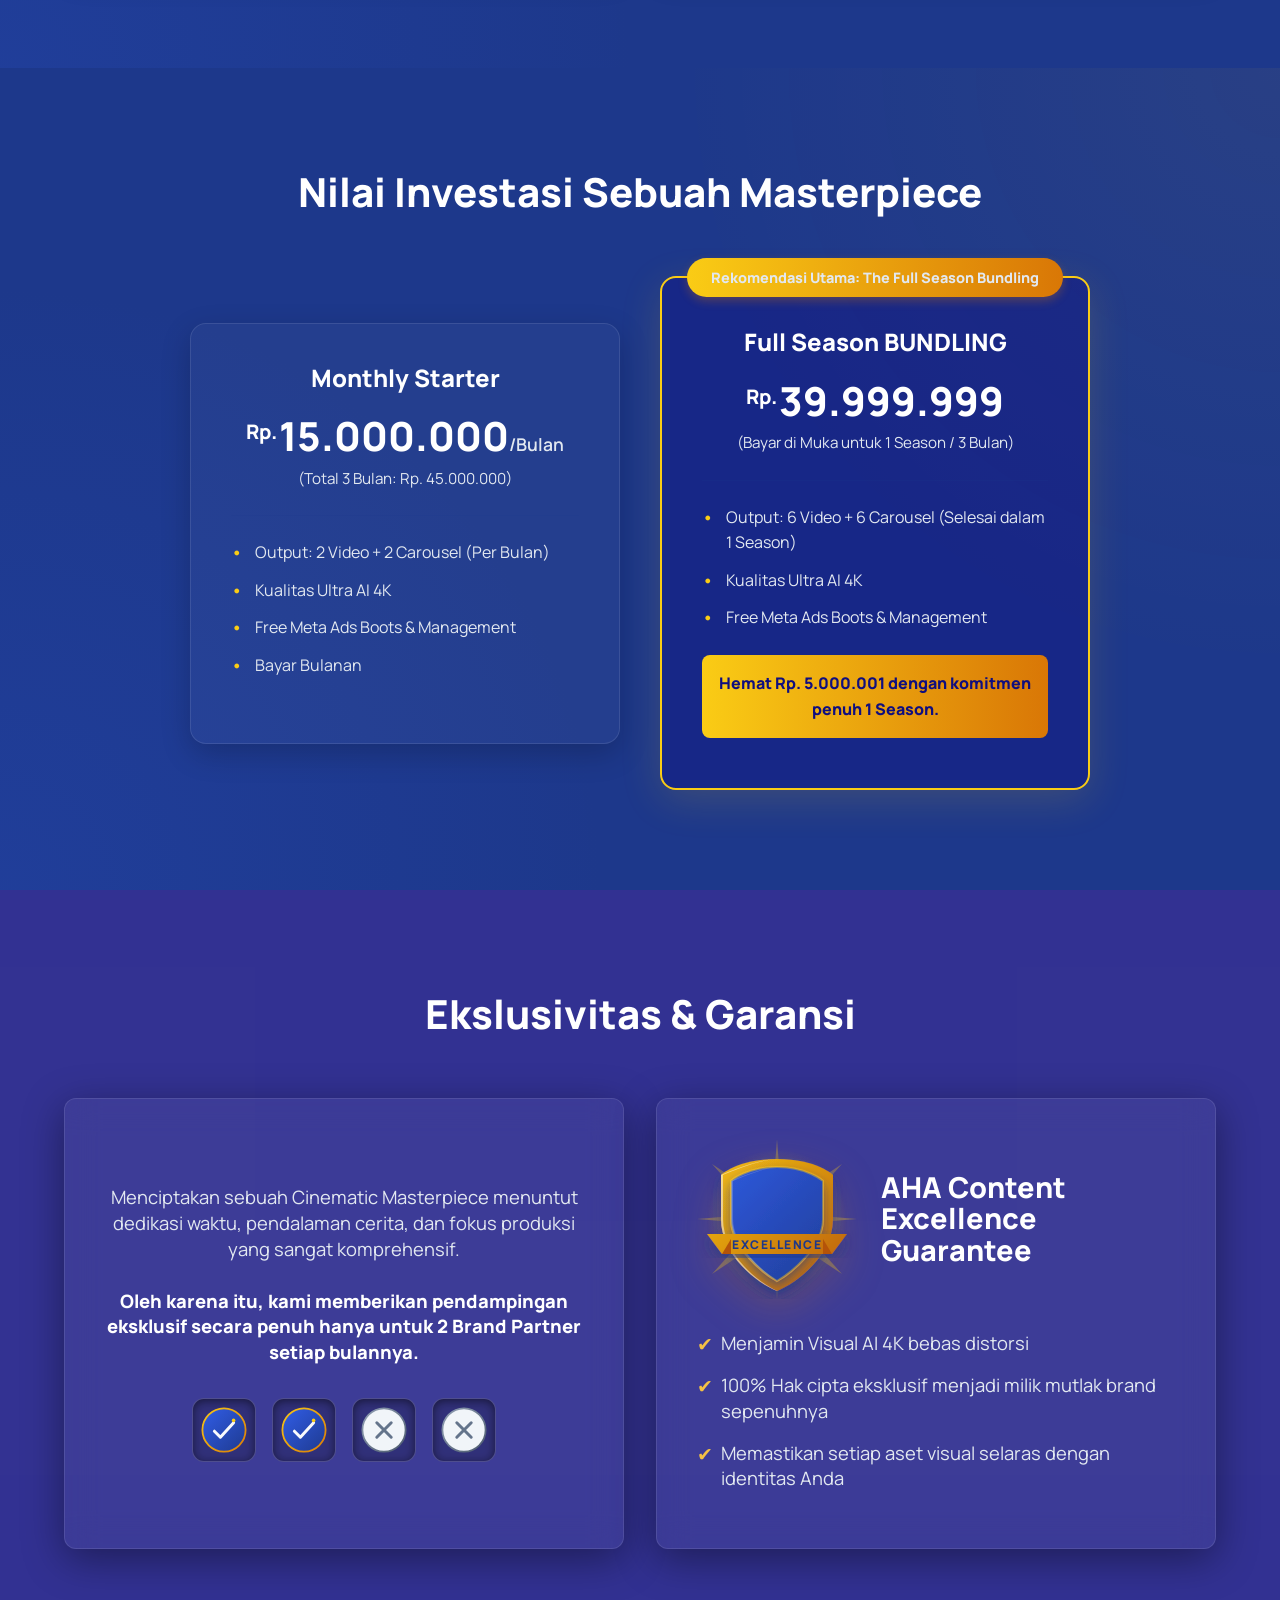
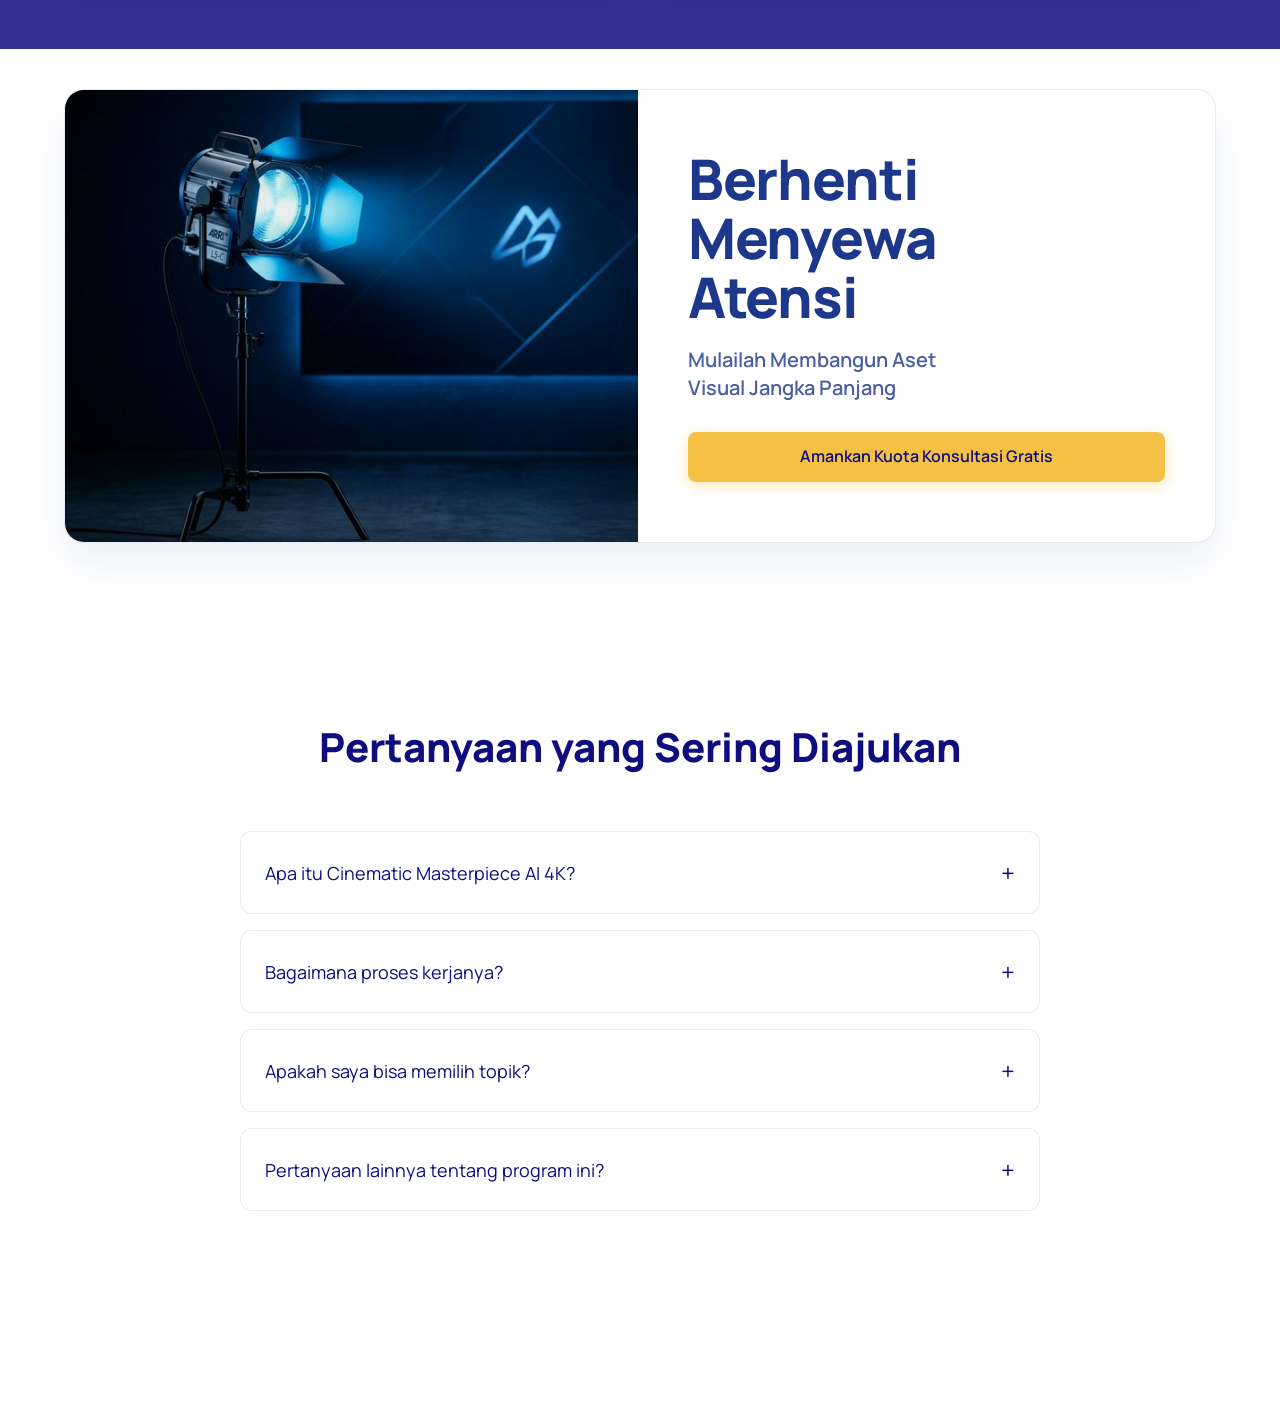
==== commit f6454c8a: "feat: tambahkan atensi_blue.png hasil AI, perbarui heading Tabel Disrupsi, dan susun 3 poin Garansi" ====
--- a/index.html
+++ b/index.html
@@ -381,7 +381,7 @@
                                         <path d="M10 44L22 30L30 38L38 28L46 38V50C46 52.2091 44.2091 54 42 54H14C11.7909 54 10 52.2091 10 50V44Z" fill="url(#ekoGold)" stroke="#1D388B" stroke-width="1.5"/>
                                     </svg>
                                 </span>
-                                <span class="text">Micro-Content Carousels</span>
+                                <span class="text">Content-Carousel</span>
                             </div>
                         </div>
                         <p class="eko-desc">Membangun Literasi dan kedalaman Informasi</p>
@@ -486,7 +486,7 @@
         <section class="section disruption" id="disrupsi">
             <div class="container">
                 <div class="section-header reveal-up">
-                    <h2 class="section-title">Standar Baru vs Tradisional</h2>
+                    <h2 class="section-title">Ketinggalan Tren atau Memimpin Perubahan?</h2>
                     <p class="section-desc">Evolusi pembuatan konten menuju penciptaan aset.</p>
                 </div>
                 
@@ -815,10 +815,11 @@
                             </div>
                             <h3 class="badge-title">AHA Content<br>Excellence<br>Guarantee</h3>
                         </div>
-                        <ul class="guarantee-list">
-                            <li>Menjamin Visual AI 4K bebas distorsi</li>
-                            <li>100% Hak cipta eksklusif menjadi milik mutlak brand sepenuhnya</li>
-                        </ul>
+                          <ul class="guarantee-list">
+                              <li>Menjamin Visual AI 4K bebas distorsi</li>
+                              <li>100% Hak cipta eksklusif menjadi milik mutlak brand sepenuhnya</li>
+                              <li>Memastikan setiap aset visual selaras dengan identitas Anda</li>
+                          </ul>
                     </div>
                 </div>
             </div>
@@ -832,6 +833,7 @@
                     <div class="strip-content">
                         <h2>Berhenti<br>Menyewa<br>Atensi</h2>
                         <p>Mulailah Membangun Aset<br>Visual Jangka Panjang</p>
+                        <a href="#komitmen" class="btn btn-primary pulse-shadow mt-4" style="margin-top: 30px;">Amankan Kuota Konsultasi Gratis</a>
                     </div>
                 </div>
             </div>
@@ -911,3 +913,4 @@
 </body>
 </html>
 
+
--- a/style.css
+++ b/style.css
@@ -1191,7 +1191,7 @@
 .strip-image {
   flex: 1.2;
   min-height: 400px;
-  background: url('atensi.jpg') center/cover no-repeat;
+  background: url('atensi_blue.png') center/cover no-repeat;
   position: relative;
 }
 
@@ -1553,3 +1553,31 @@
 }
 
 
+
+
+
+
+.final-cta-heading {
+  font-size: clamp(3rem, 6vw, 4.5rem);
+  font-weight: 800;
+  color: var(--primary-start);
+  line-height: 1.1;
+  letter-spacing: -1px;
+  margin-bottom: 24px;
+}
+
+.final-cta-subheading {
+  font-size: clamp(1.2rem, 3vw, 1.8rem);
+  font-weight: 600;
+  color: #475569;
+  line-height: 1.4;
+}
+
+.cta-button-wrapper {
+  display: flex;
+  justify-content: center;
+  width: 100%;
+}
+
+
+
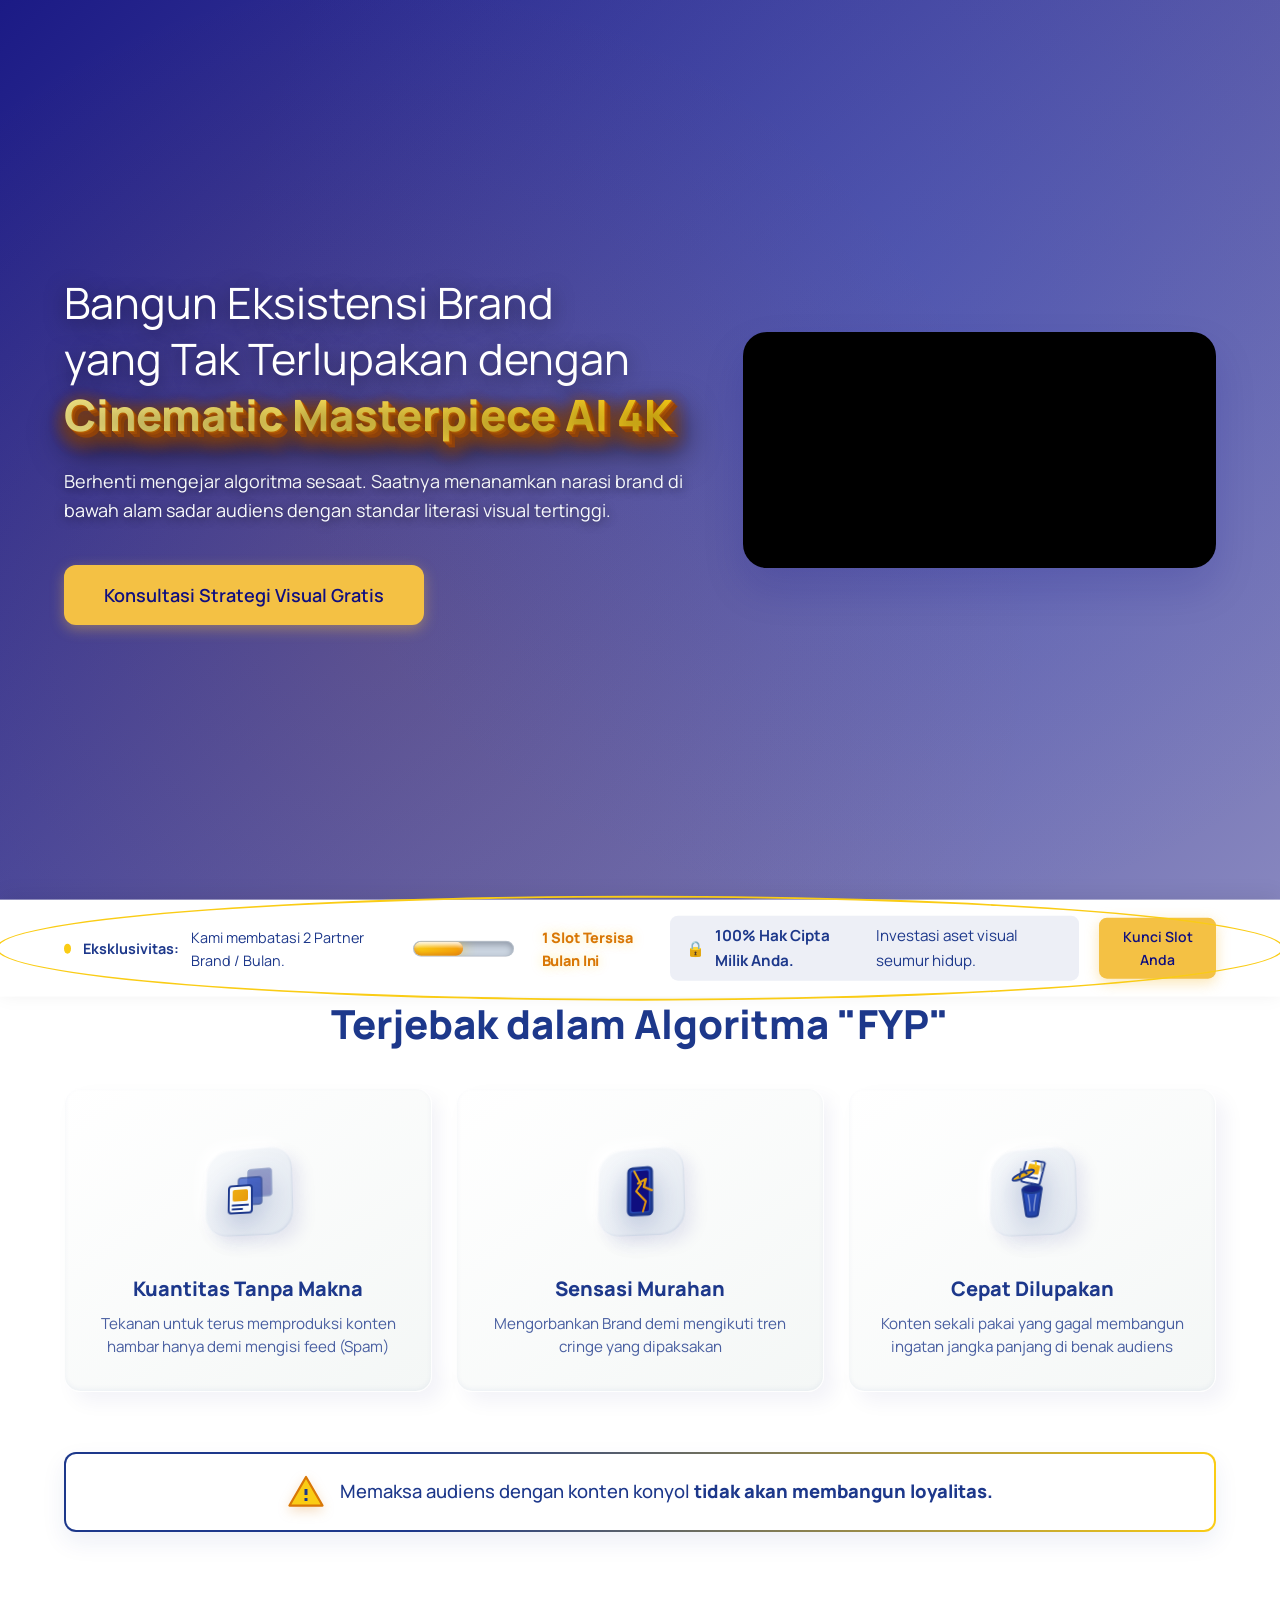
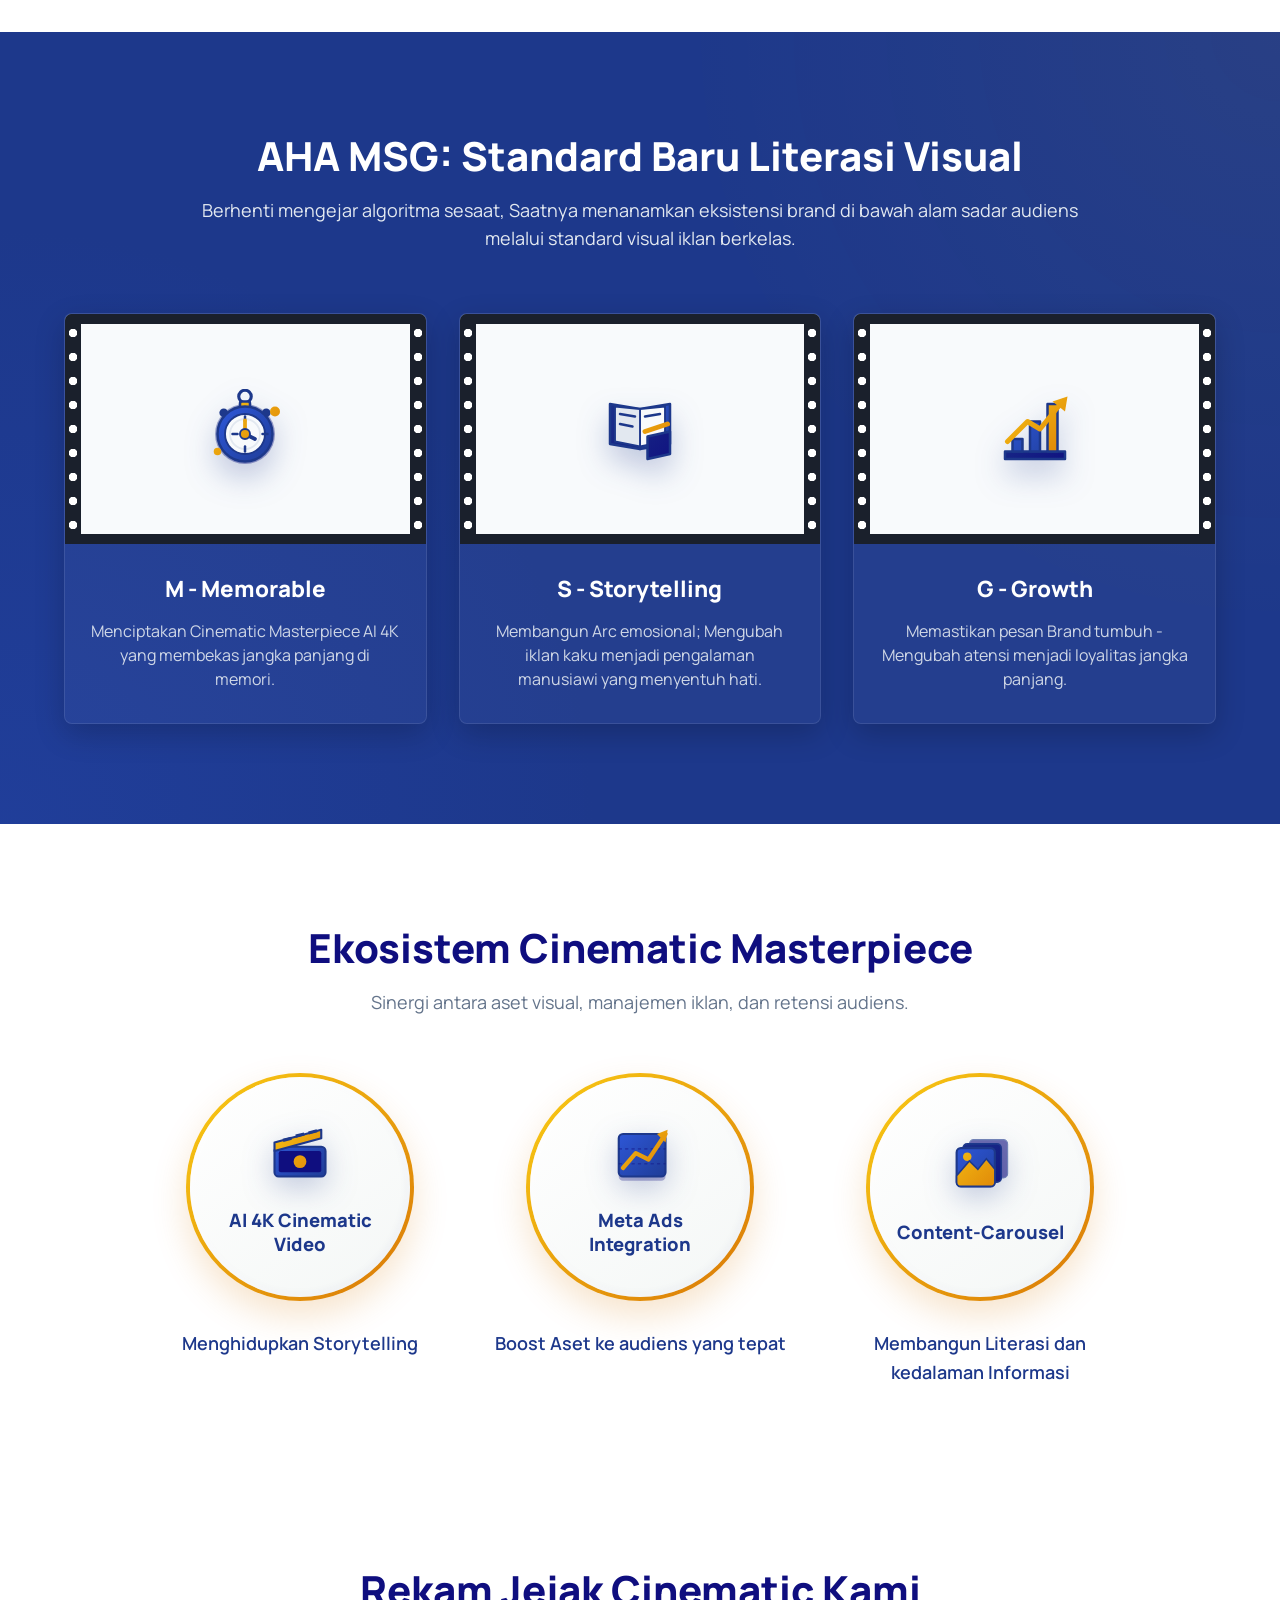
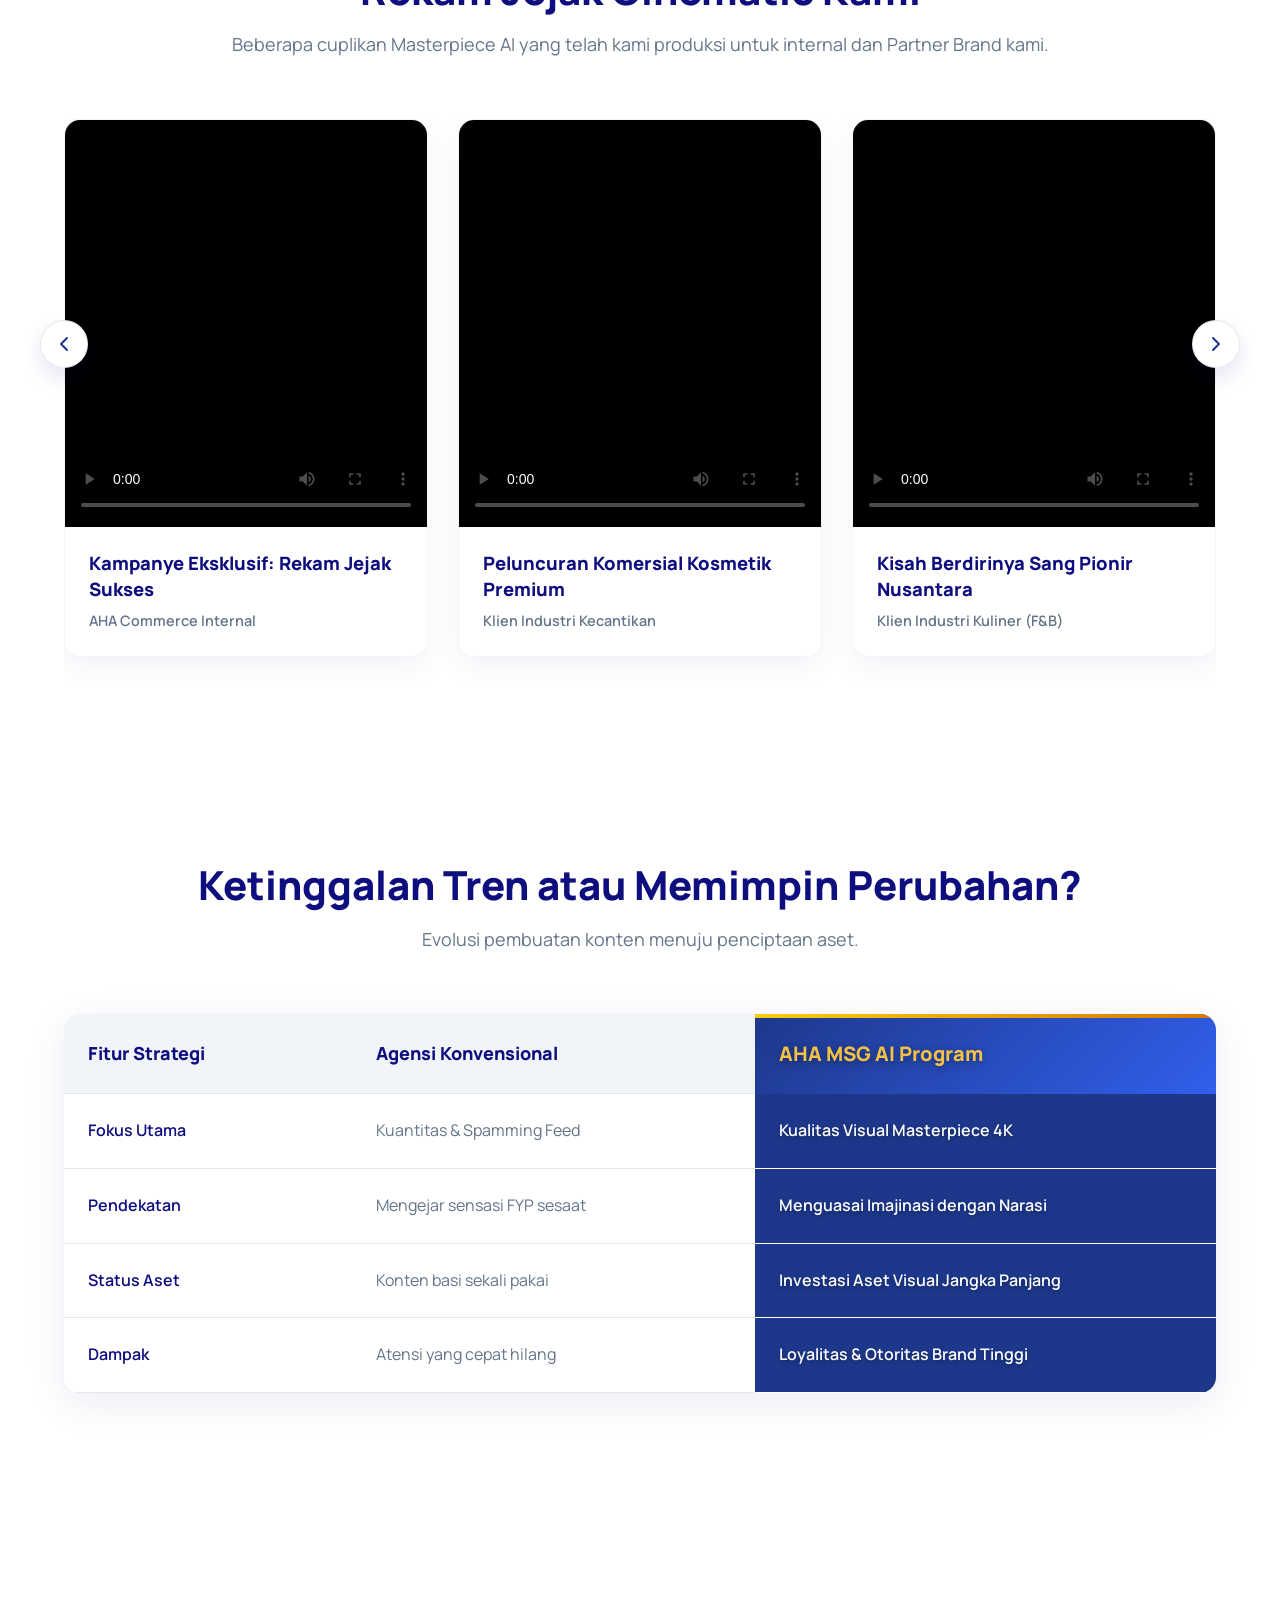
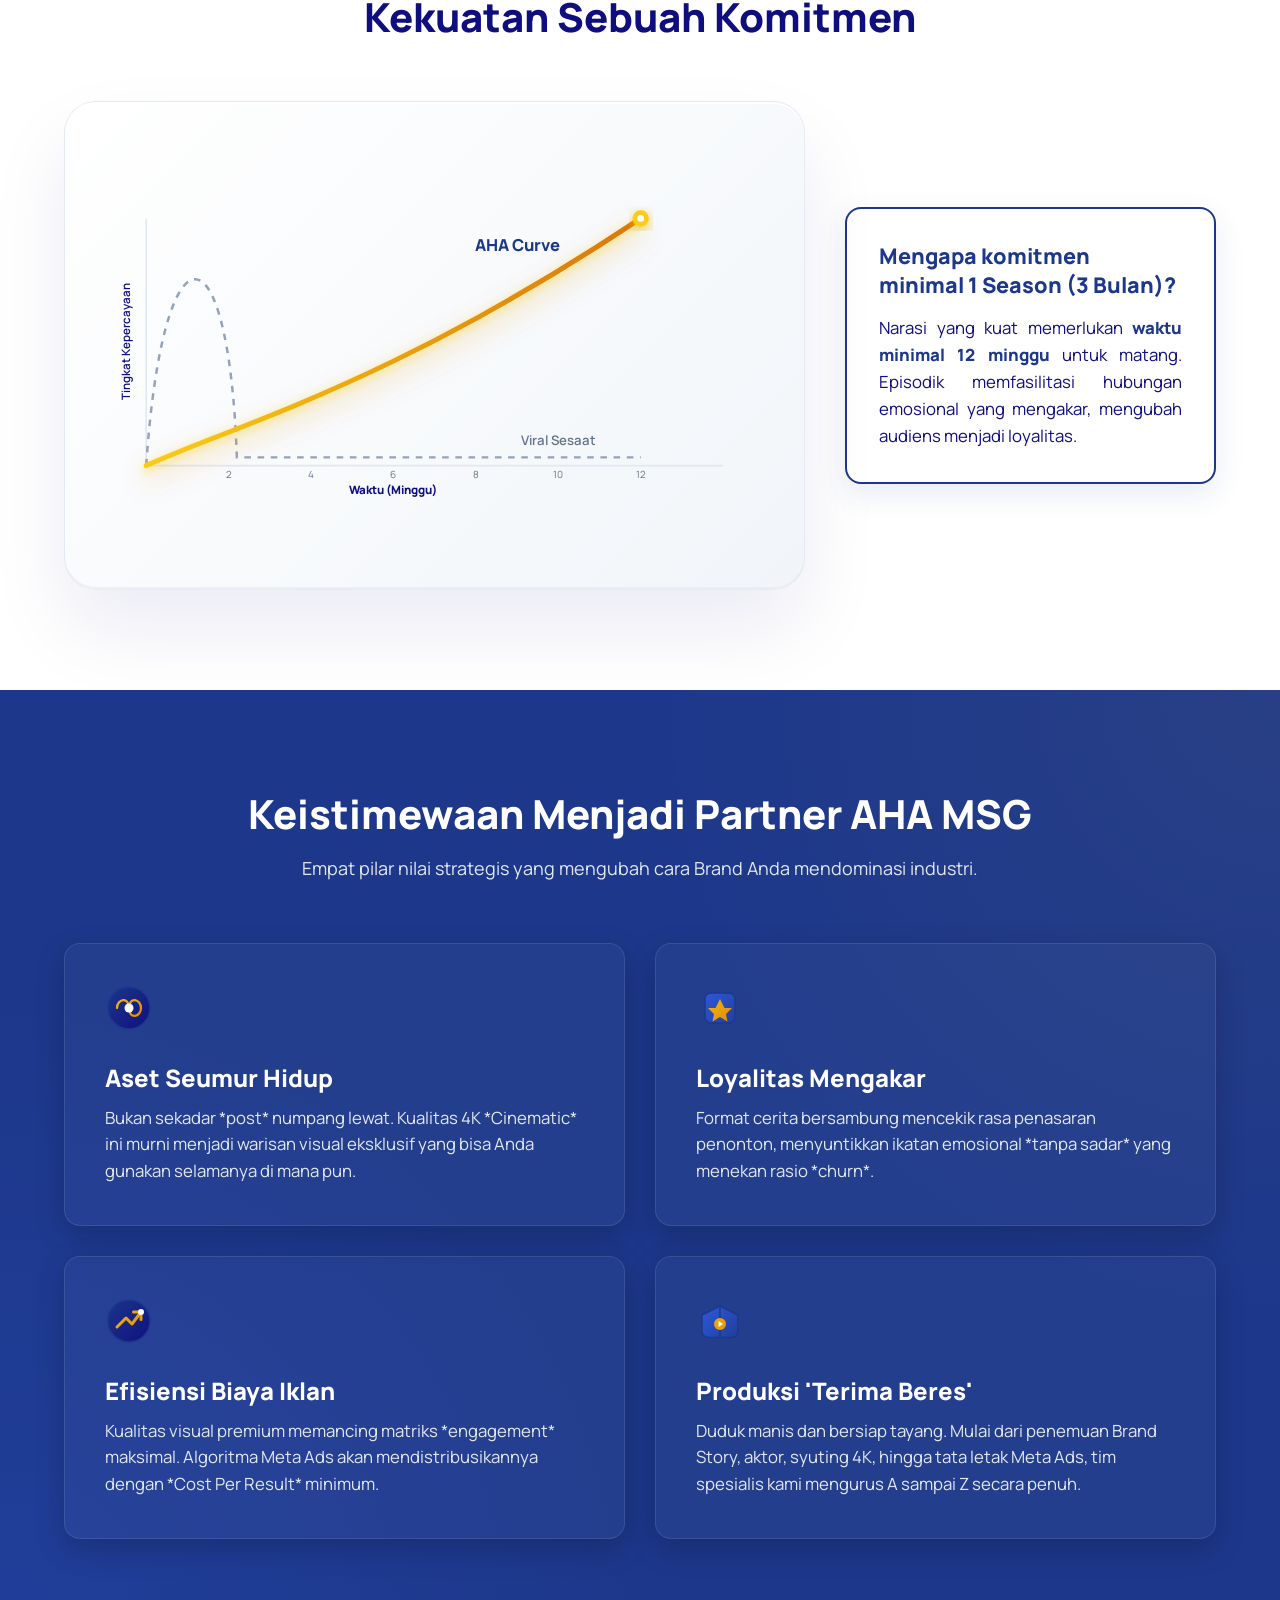
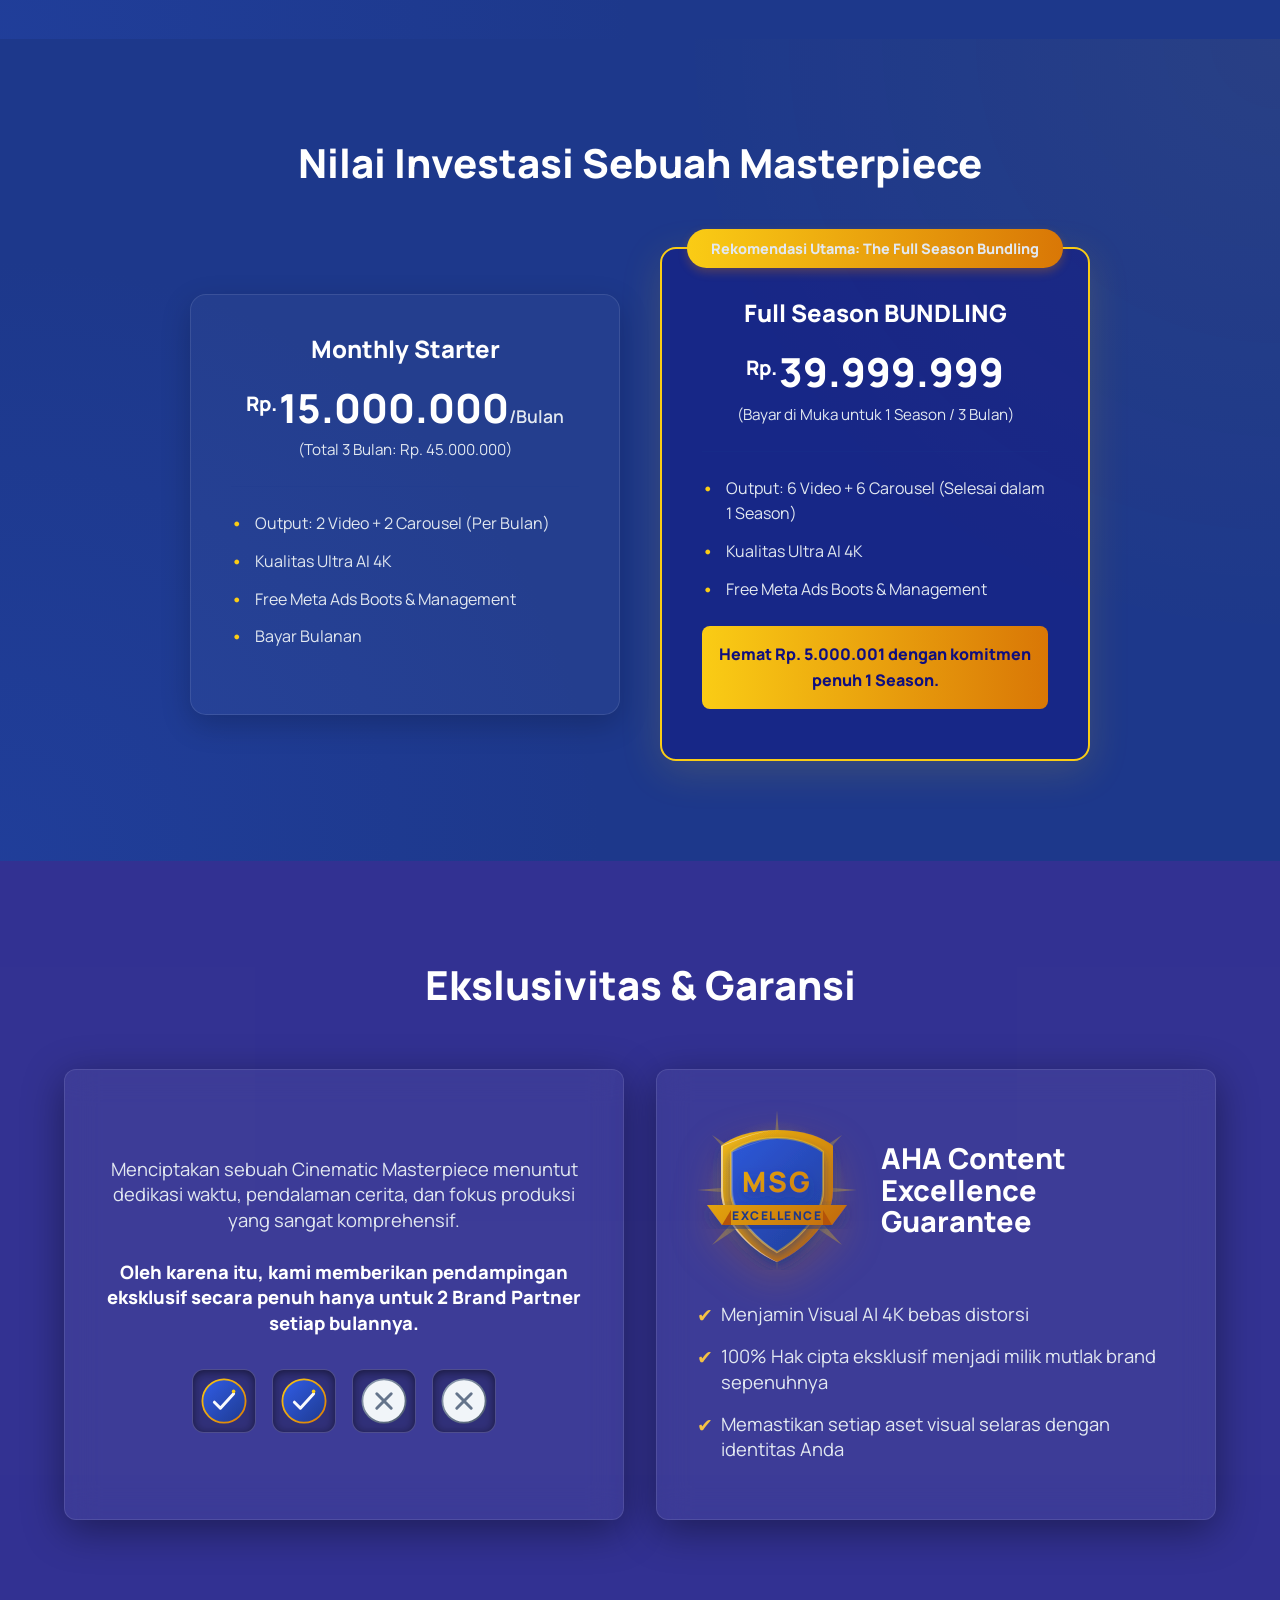
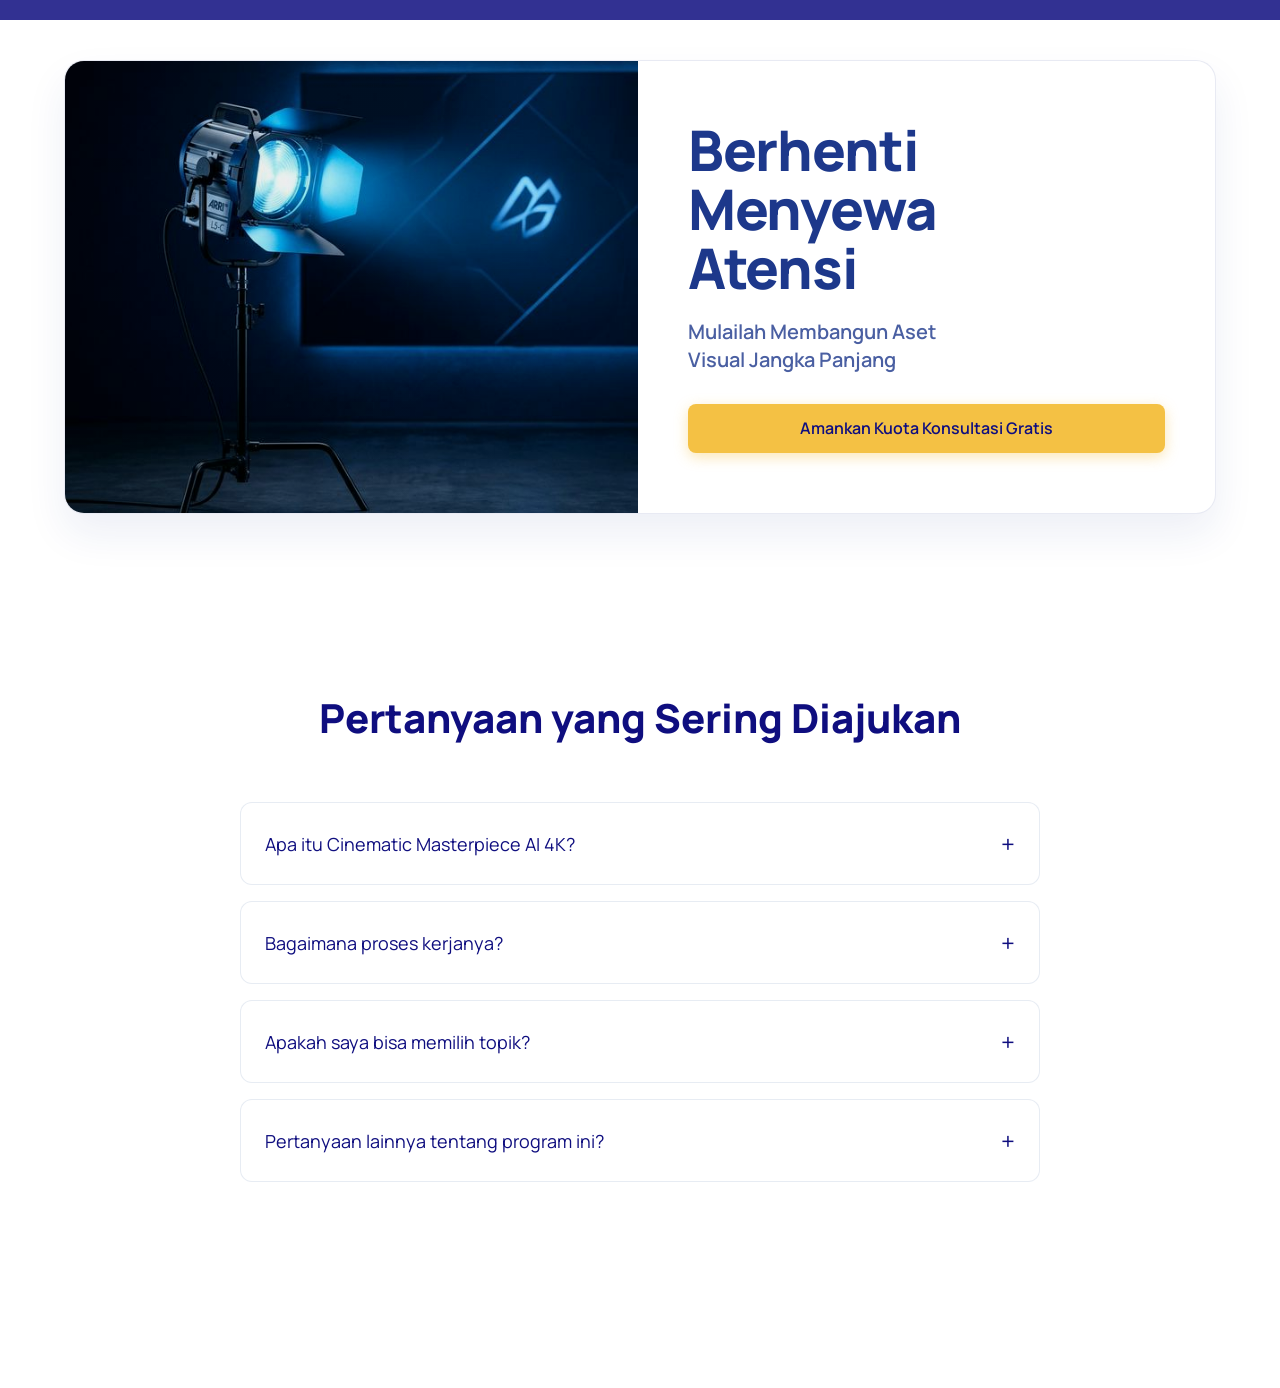
==== commit ec5d8db7: "fix: sederhanakan sub-judul portfolio menjadi lebih langsung" ====
--- a/index.html
+++ b/index.html
@@ -21,7 +21,7 @@
         <!-- Hero Section (Redesigned matching wireframe: Split Layout) -->
         <section class="hero" id="home">
             <video autoplay loop muted playsinline class="hero-bg-video">
-                <source src="hero4.mp4" type="video/mp4">
+                <source src="assets/hero4.mp4" type="video/mp4">
             </video>
             <div class="hero-bg-overlay"></div>
             <div class="hero-bg"></div>
@@ -41,7 +41,7 @@
                 <div class="hero-visual reveal-left delay-1">
                     <div class="video-container">
                         <video autoplay loop muted playsinline style="width: 100%; border-radius: 24px; display: block; box-shadow: 0 20px 40px rgba(15, 14, 127, 0.15);">
-                            <source src="Hero.mp4" type="video/mp4">
+                            <source src="assets/Hero.mp4" type="video/mp4">
                             Browser Anda tidak mendukung tag video.
                         </video>
                     </div>
@@ -395,7 +395,7 @@
             <div class="container">
                 <div class="section-header reveal-up">
                     <h2 class="section-title text-center">Rekam Jejak Cinematic Kami</h2>
-                    <p class="section-desc text-center">Berikut adalah beberapa cuplikan Masterpiece AI yang telah kami produksi untuk portofolio internal dan Partner Brand kami.</p>
+                    <p class="section-desc text-center">Beberapa cuplikan Masterpiece AI yang telah kami produksi untuk internal dan Partner Brand kami.</p>
                 </div>
                 
                 <div class="portfolio-carousel-wrapper reveal-up delay-1">
@@ -408,7 +408,7 @@
                         <div class="video-card">
                             <div class="video-frame" style="position: relative; padding-bottom: 56.25%; height: 0; background-color: #000;">
                                 <video controls preload="metadata" poster="https://images.unsplash.com/photo-1542204165-65bf26472b9b?auto=format&fit=crop&w=800&q=80" style="position: absolute; top: 0; left: 0; width: 100%; height: 100%;">
-                                    <source src="portfolio-1.mp4" type="video/mp4">
+                                    <source src="assets/portfolio-1.mp4" type="video/mp4">
                                     Browser Anda tidak mendukung pemutar video.
                                 </video>
                             </div>
@@ -422,7 +422,7 @@
                         <div class="video-card">
                             <div class="video-frame" style="position: relative; padding-bottom: 56.25%; height: 0; background-color: #000;">
                                 <video controls preload="metadata" poster="https://images.unsplash.com/photo-1626814026160-2237a95fc5a0?auto=format&fit=crop&w=800&q=80" style="position: absolute; top: 0; left: 0; width: 100%; height: 100%;">
-                                    <source src="portfolio-2.mp4" type="video/mp4">
+                                    <source src="assets/portfolio-2.mp4" type="video/mp4">
                                     Browser Anda tidak mendukung pemutar video.
                                 </video>
                             </div>
@@ -436,7 +436,7 @@
                         <div class="video-card">
                             <div class="video-frame" style="position: relative; padding-bottom: 56.25%; height: 0; background-color: #000;">
                                 <video controls preload="metadata" poster="https://images.unsplash.com/photo-1540655037529-dec9815f5eaa?auto=format&fit=crop&w=800&q=80" style="position: absolute; top: 0; left: 0; width: 100%; height: 100%;">
-                                    <source src="portfolio-3.mp4" type="video/mp4">
+                                    <source src="assets/portfolio-3.mp4" type="video/mp4">
                                     Browser Anda tidak mendukung pemutar video.
                                 </video>
                             </div>
@@ -450,7 +450,7 @@
                         <div class="video-card">
                             <div class="video-frame" style="position: relative; padding-bottom: 56.25%; height: 0; background-color: #000;">
                                 <video controls preload="metadata" poster="https://images.unsplash.com/photo-1550751827-4bd374c3f58b?auto=format&fit=crop&w=800&q=80" style="position: absolute; top: 0; left: 0; width: 100%; height: 100%;">
-                                    <source src="portfolio-4.mp4" type="video/mp4">
+                                    <source src="assets/portfolio-4.mp4" type="video/mp4">
                                     Browser Anda tidak mendukung pemutar video.
                                 </video>
                             </div>
@@ -464,7 +464,7 @@
                         <div class="video-card">
                             <div class="video-frame" style="position: relative; padding-bottom: 56.25%; height: 0; background-color: #000;">
                                 <video controls preload="metadata" poster="https://images.unsplash.com/photo-1492691527719-9d1e07e534b4?auto=format&fit=crop&w=800&q=80" style="position: absolute; top: 0; left: 0; width: 100%; height: 100%;">
-                                    <source src="portfolio-5.mp4" type="video/mp4">
+                                    <source src="assets/portfolio-5.mp4" type="video/mp4">
                                     Browser Anda tidak mendukung pemutar video.
                                 </video>
                             </div>
@@ -702,7 +702,7 @@
         <!-- Ekslusivitas & Garansi -->
         <section class="section guarantee" id="garansi">
             <video autoplay loop muted playsinline class="guarantee-bg-video">
-                <source src="hero2.mp4" type="video/mp4">
+                <source src="assets/hero2.mp4" type="video/mp4">
             </video>
             <div class="guarantee-overlay"></div>
             <div class="container">
@@ -797,10 +797,13 @@
                                     <path d="M80 20C120 20 136 36 136 36V80C136 116 100 144 80 152C60 144 24 116 24 80V36C24 36 40 20 80 20Z" fill="url(#shieldGold)" filter="url(#shadow)"/>
                                     
                                     <!-- Inner Blue Shield -->
-                                    <path d="M80 28C110 28 126 42 126 42V80C126 108 94 134 80 142C66 134 34 108 34 80V42C34 42 50 28 80 28Z" fill="url(#shieldBlue)" stroke="#FACC15" stroke-opacity="0.4" stroke-width="2" filter="url(#shadow)"/>
-
-                                    <!-- Left highlight (3D edge matching shieldClip) -->
-                                    <path d="M80 20C60 20 24 36 24 36V80C24 116 60 144 80 152H80.5C62.5 144 26 116 26 80V36C26 36 62 20 80.5 20H80Z" fill="#FFFFFF" opacity="0.5"/>
+                                      <path d="M80 28C110 28 126 42 126 42V80C126 108 94 134 80 142C66 134 34 108 34 80V42C34 42 50 28 80 28Z" fill="url(#shieldBlue)" stroke="#FACC15" stroke-opacity="0.4" stroke-width="2" filter="url(#shadow)"/>
+  
+                                      <!-- Center Monogram -->
+                                      <text x="80" y="82" font-family="'Manrope', sans-serif" font-weight="800" font-size="28" fill="url(#shieldGold)" filter="url(#shadow)" text-anchor="middle" letter-spacing="2">MSG</text>
+
+                                      <!-- Left highlight (3D edge matching shieldClip) -->
+                                      <path d="M80 20C60 20 24 36 24 36V80C24 116 60 144 80 152H80.5C62.5 144 26 116 26 80V36C26 36 62 20 80.5 20H80Z" fill="#FFFFFF" opacity="0.5"/>
                                     <path d="M80 28C66 28 34 42 34 42V80C34 108 66 134 80 142H80.5C68.5 134 36 108 36 80V42C36 42 68 28 80.5 28H80Z" fill="#FFFFFF" opacity="0.2"/>
 
                                     <!-- Front Gold Ribbon Overlay -->
@@ -914,3 +917,7 @@
 </html>
 
 
+
+
+
+
--- a/style.css
+++ b/style.css
@@ -1191,7 +1191,7 @@
 .strip-image {
   flex: 1.2;
   min-height: 400px;
-  background: url('atensi_blue.png') center/cover no-repeat;
+  background: url('assets/atensi_blue.png') center/cover no-repeat;
   position: relative;
 }
 
@@ -1540,7 +1540,7 @@
   background: linear-gradient(90deg, #FEF08A, #FACC15);
   -webkit-background-clip: text;
   -webkit-text-fill-color: transparent;
-  filter: drop-shadow(0 4px 12px rgba(250, 204, 21, 0.4));
+  filter: drop-shadow(1px 1px 0px #D97706) drop-shadow(2px 2px 0px #B45309) drop-shadow(3px 3px 0px #92400E) drop-shadow(5px 10px 15px rgba(0, 0, 0, 0.6));
 }
 
 .hero-subtitle {
@@ -1581,3 +1581,6 @@
 
 
 
+
+
+
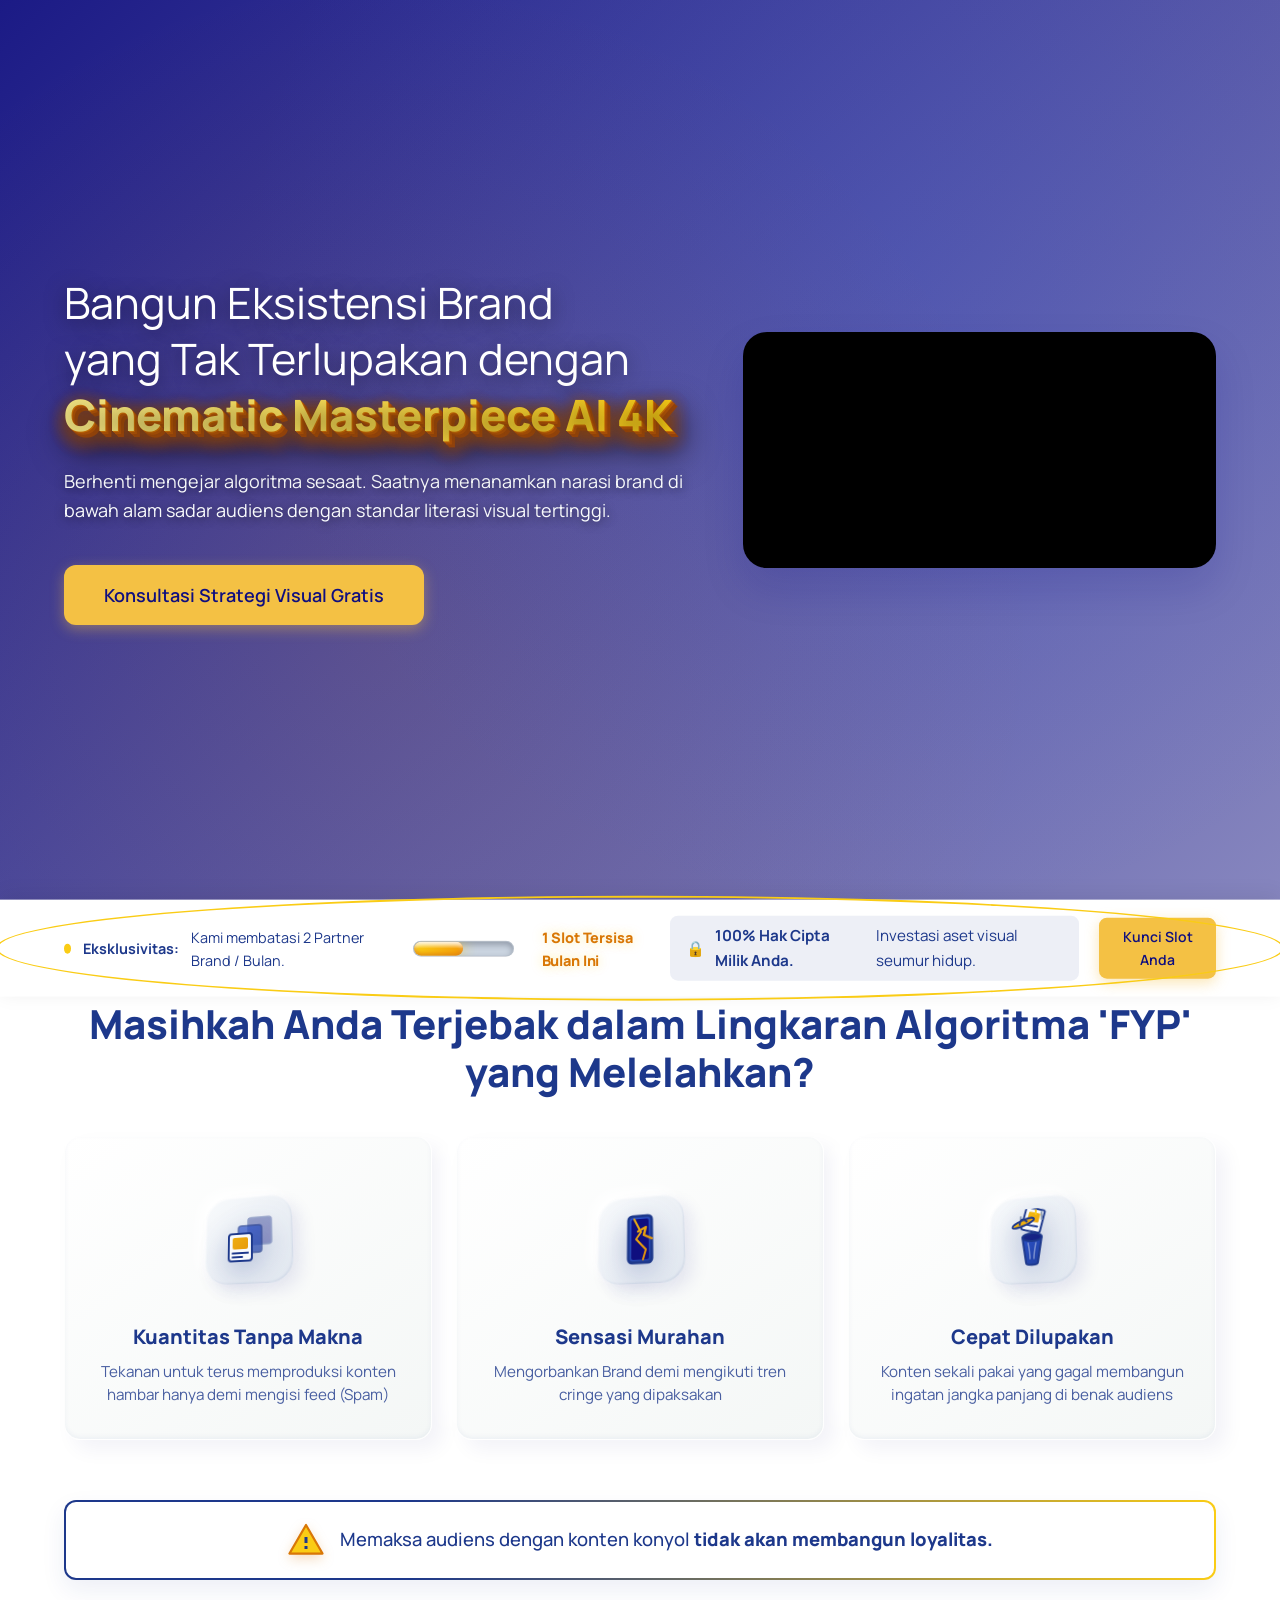
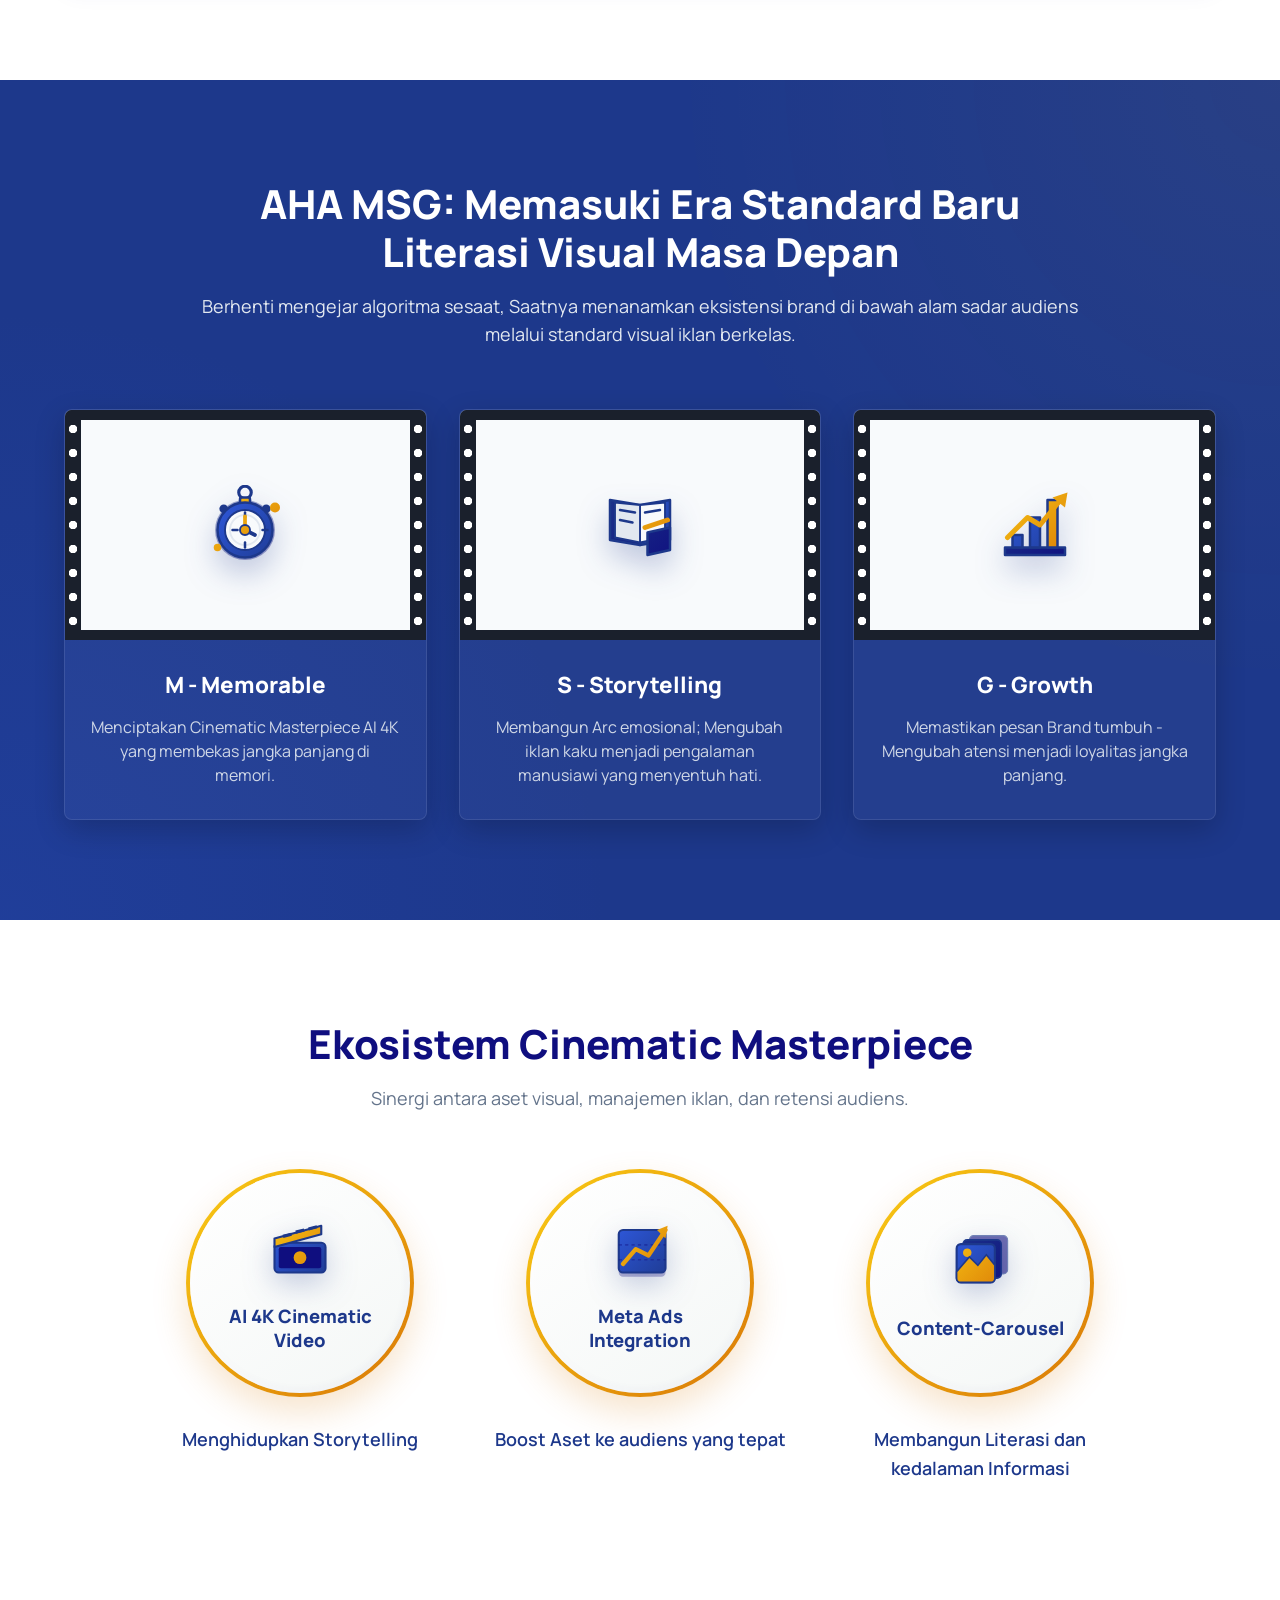
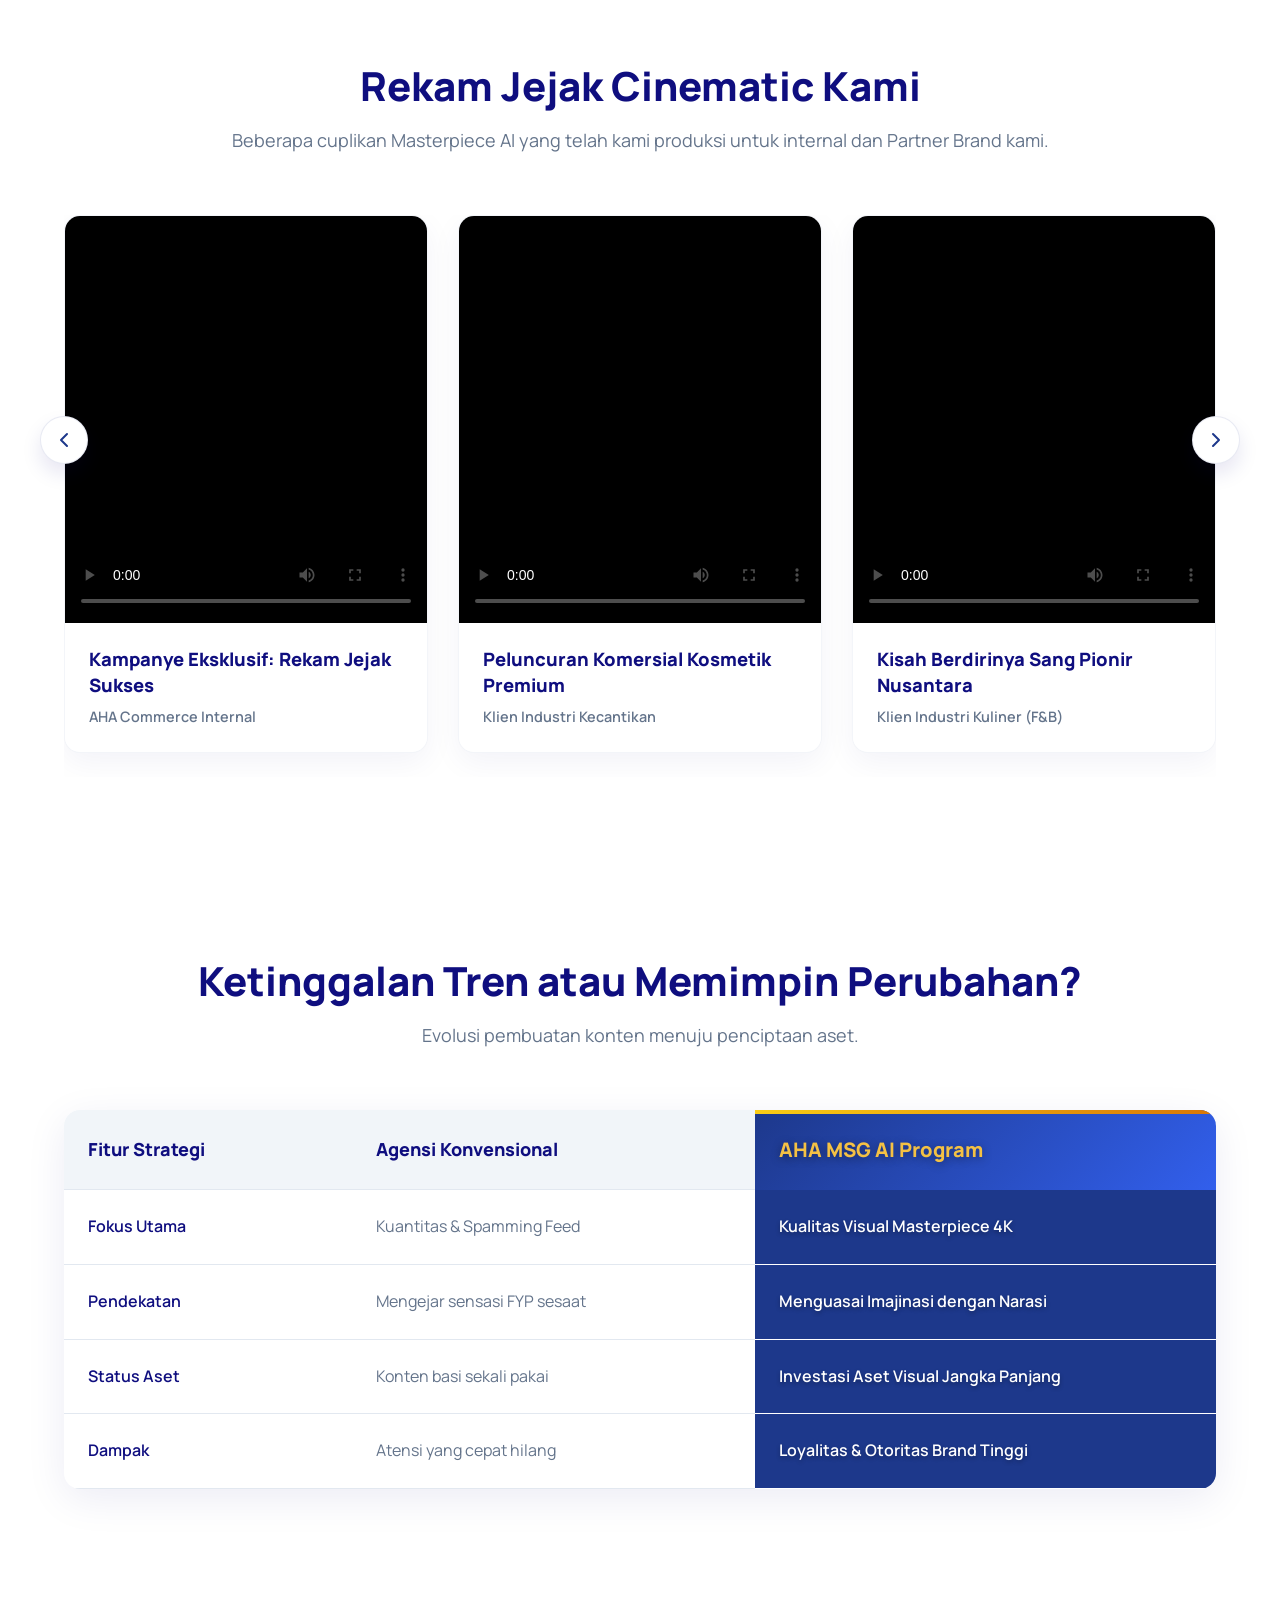
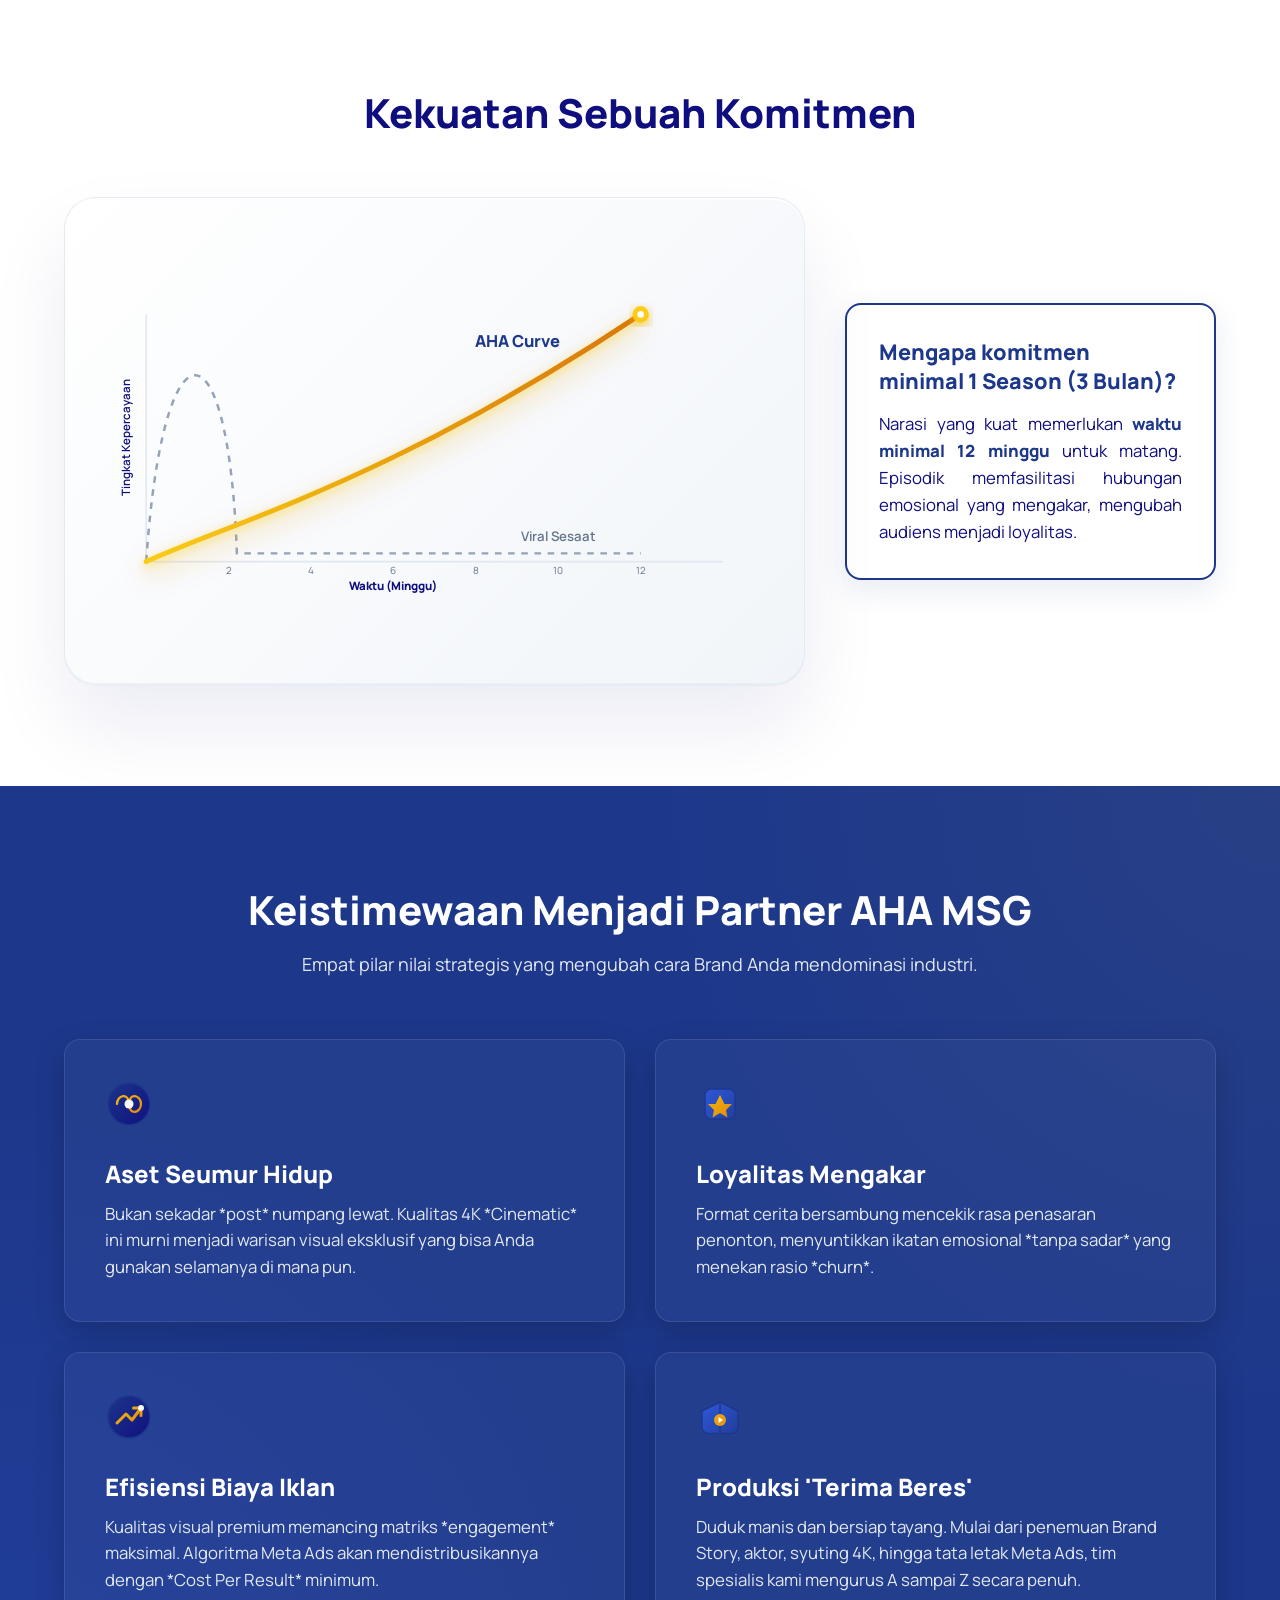
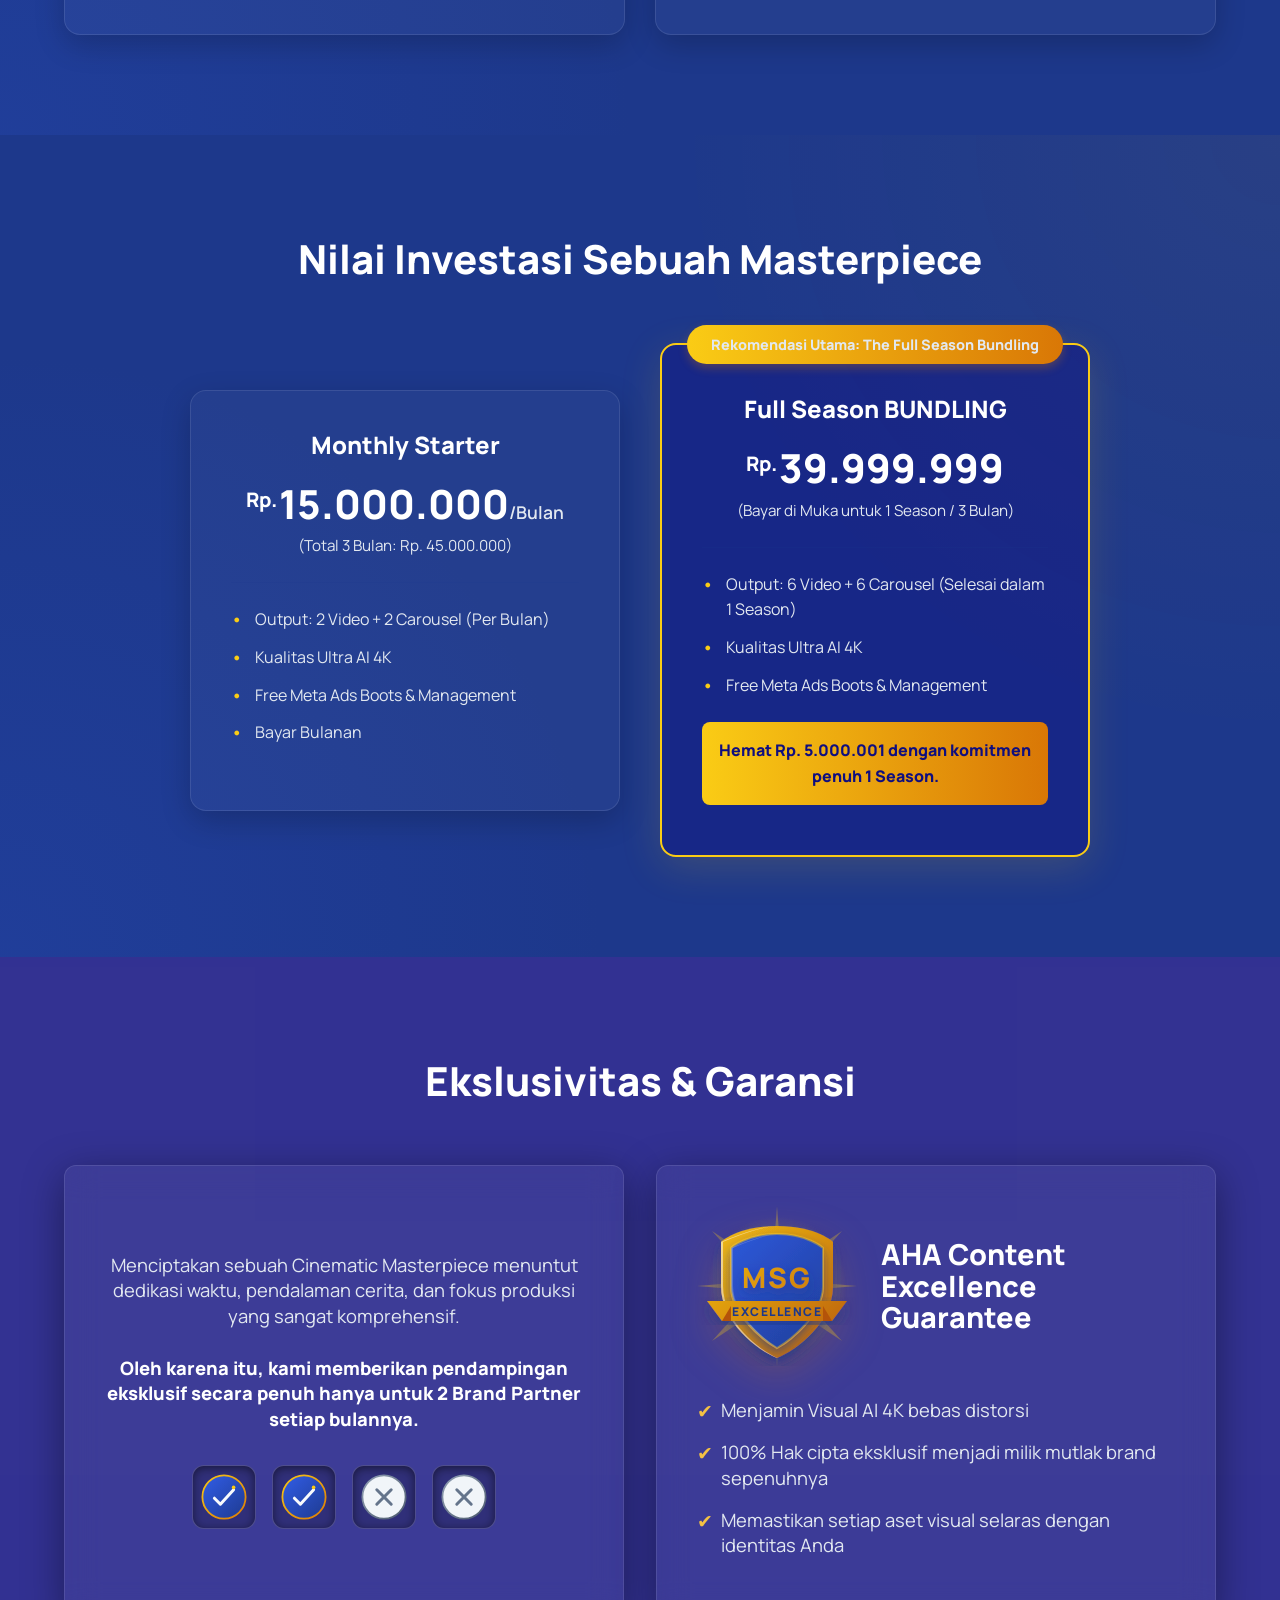
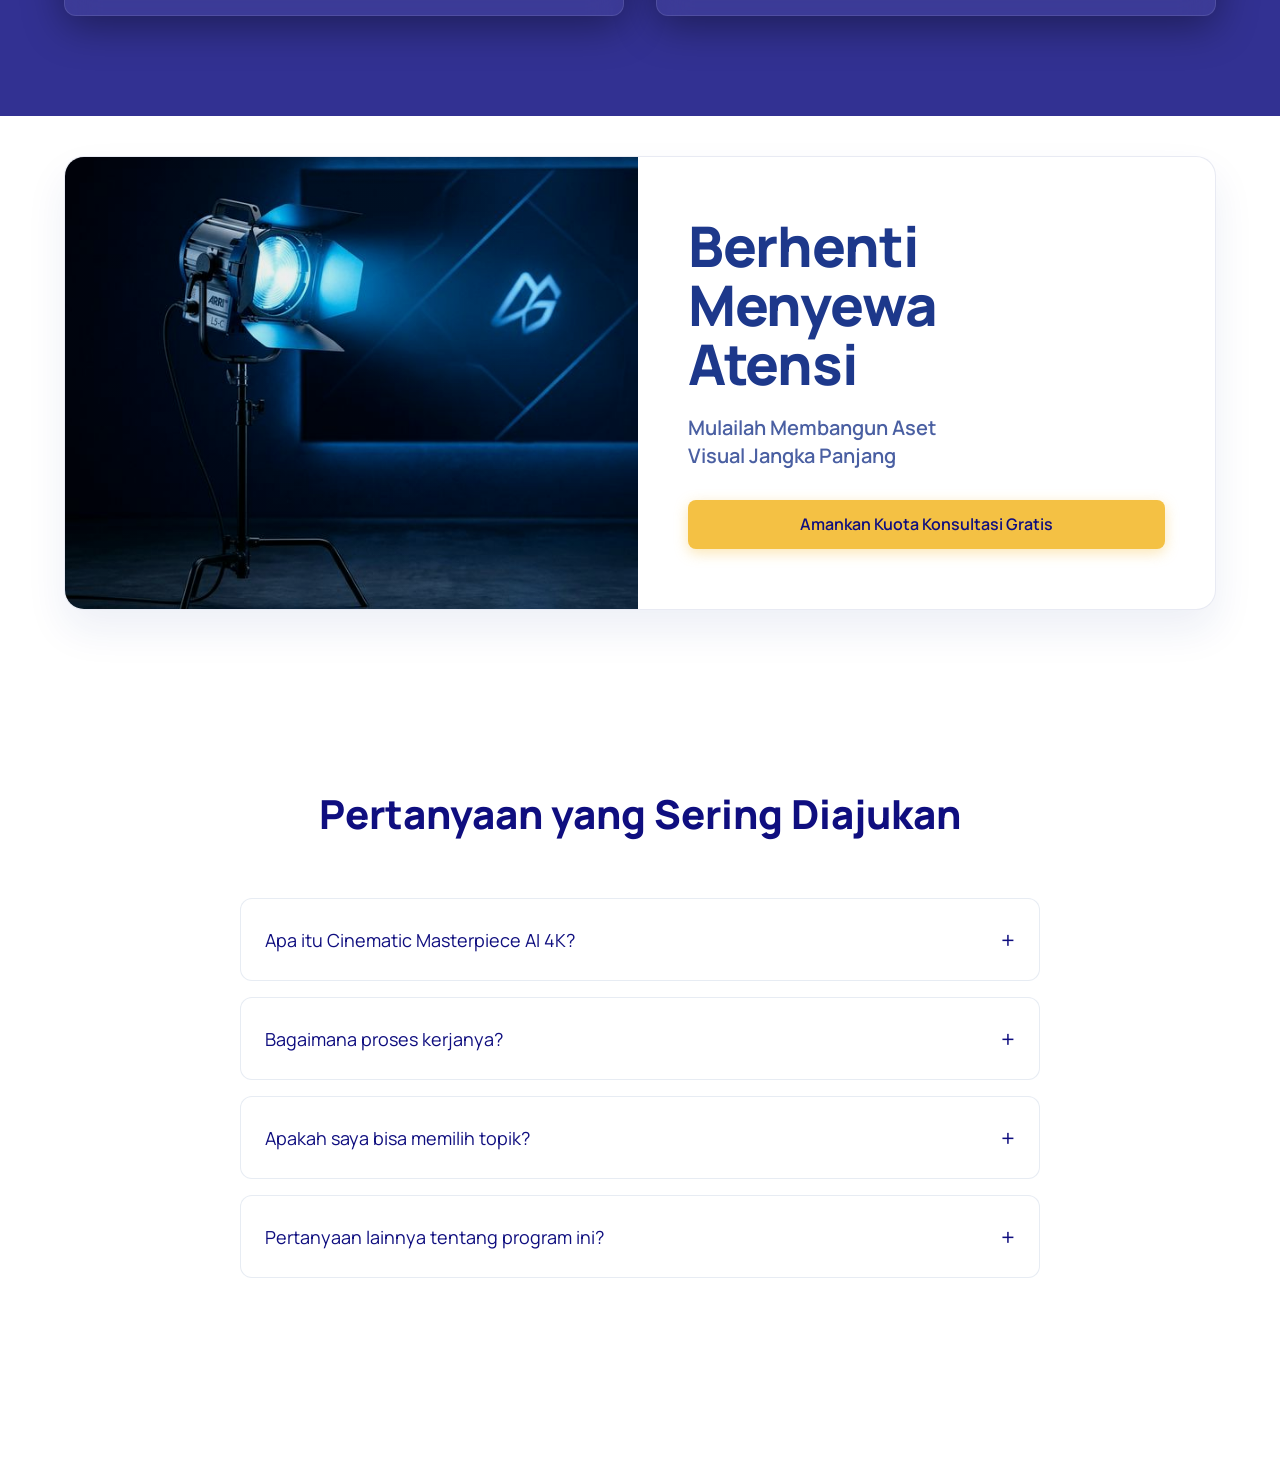
==== commit 62572923: "fix: ubah judul seksi Solusi menjadi lebih visioner (Memasuki Era Standard Baru Literasi Visual Masa" ====
--- a/index.html
+++ b/index.html
@@ -53,7 +53,7 @@
         <section class="section problem" id="masalah">
             <div class="container">
                 <div class="problem-header reveal-up">
-                    <h2 class="problem-title text-center">Terjebak dalam Algoritma "FYP"</h2>
+                    <h2 class="problem-title text-center">Masihkah Anda Terjebak dalam Lingkaran Algoritma 'FYP' yang Melelahkan?</h2>
                 </div>
                 
                 <div class="problem-grid reveal-up delay-1">
@@ -195,7 +195,7 @@
         <section class="section solution bg-navy" id="solusi">
             <div class="container">
                 <div class="section-header reveal-up">
-                    <h2 class="section-title">AHA MSG: Standard Baru Literasi Visual</h2>
+                    <h2 class="section-title">AHA MSG: Memasuki Era Standard Baru Literasi Visual Masa Depan</h2>
                     <p class="section-desc">Berhenti mengejar algoritma sesaat, Saatnya menanamkan eksistensi brand di bawah alam sadar audiens melalui standard visual iklan berkelas.</p>
                 </div>
                 
